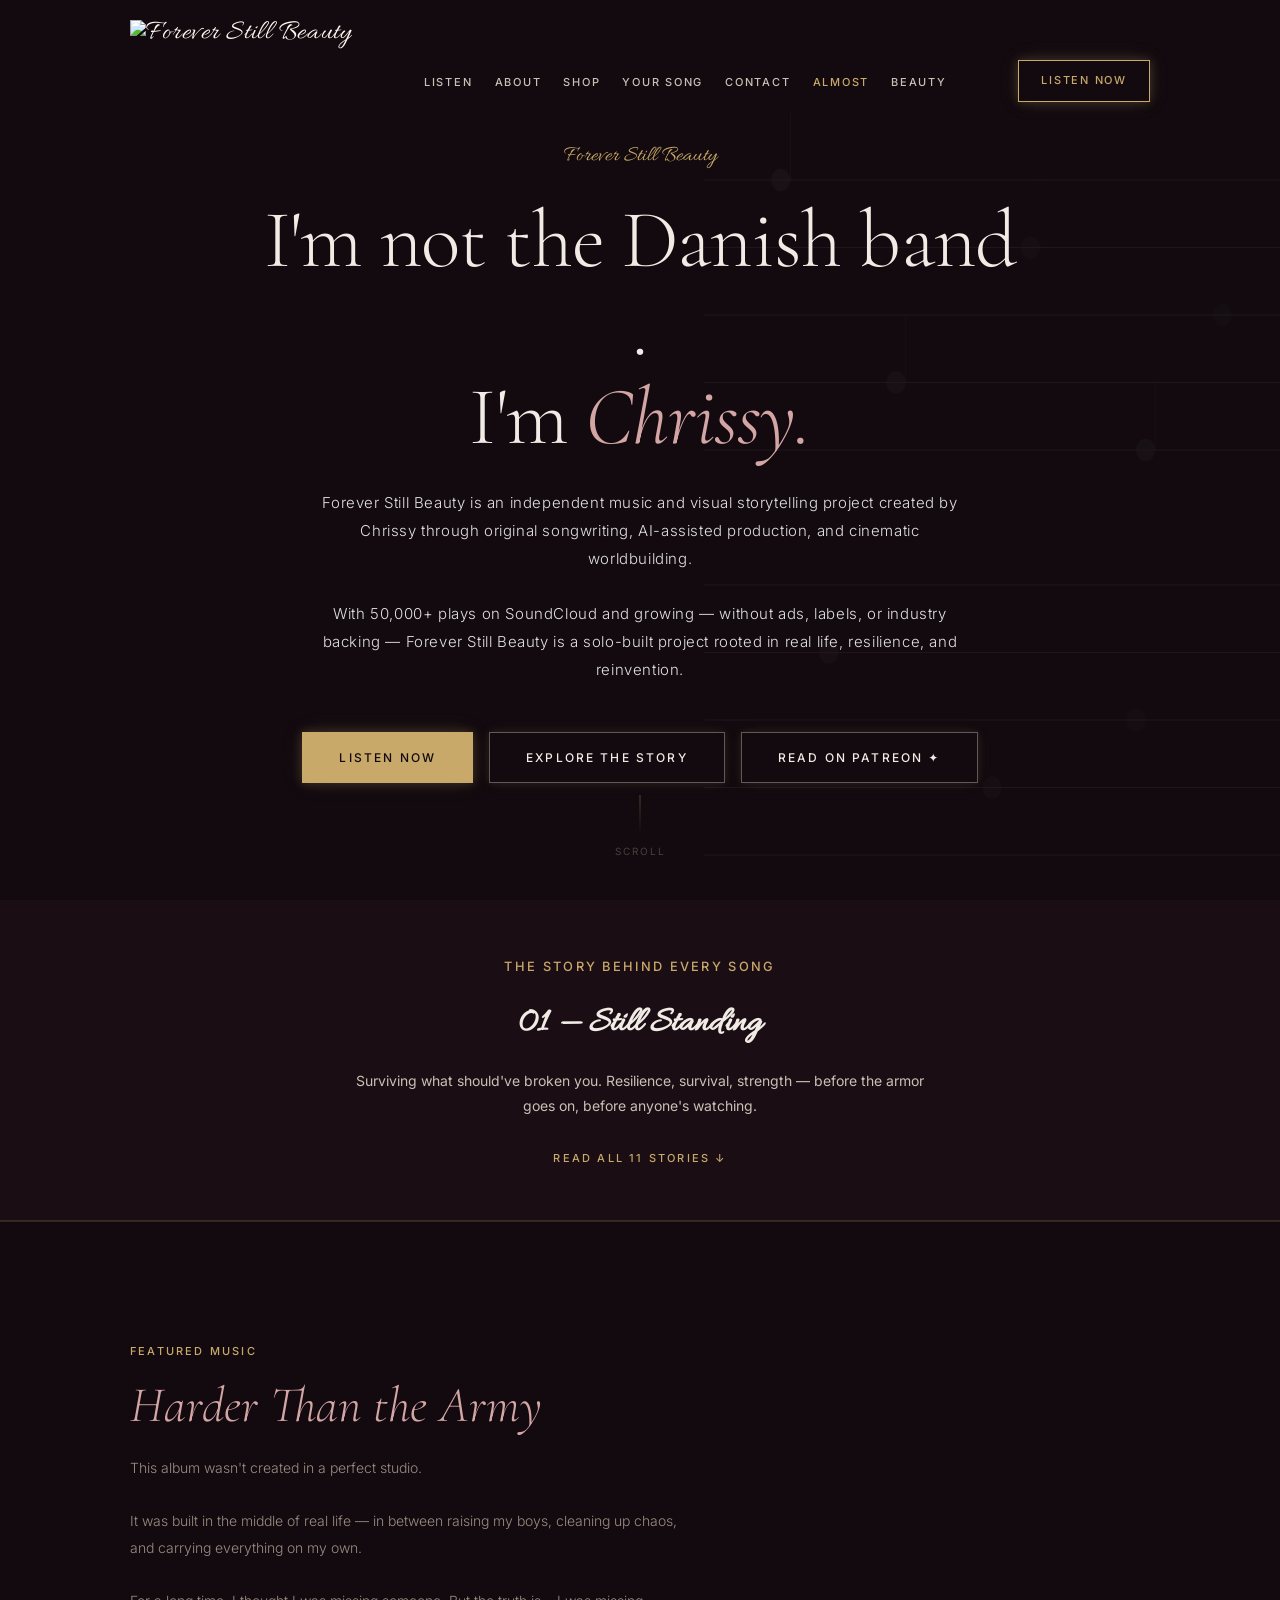
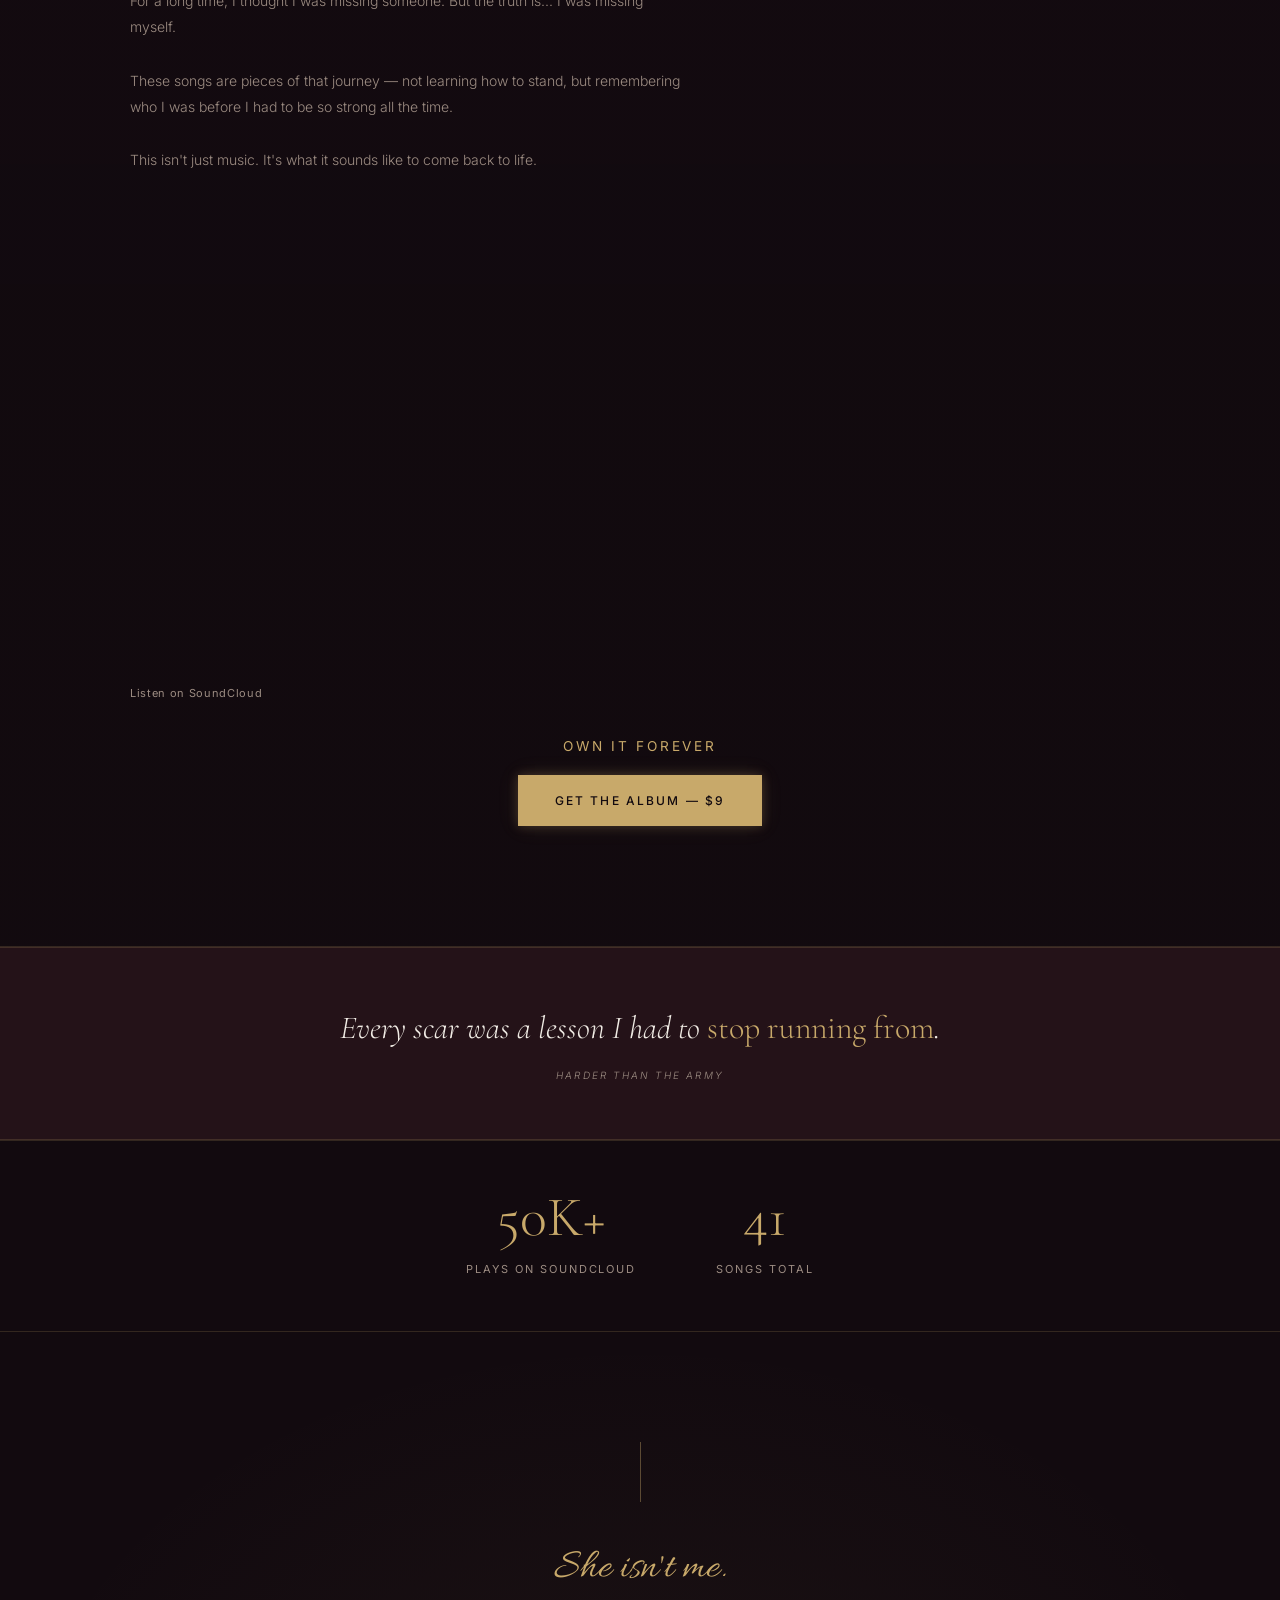
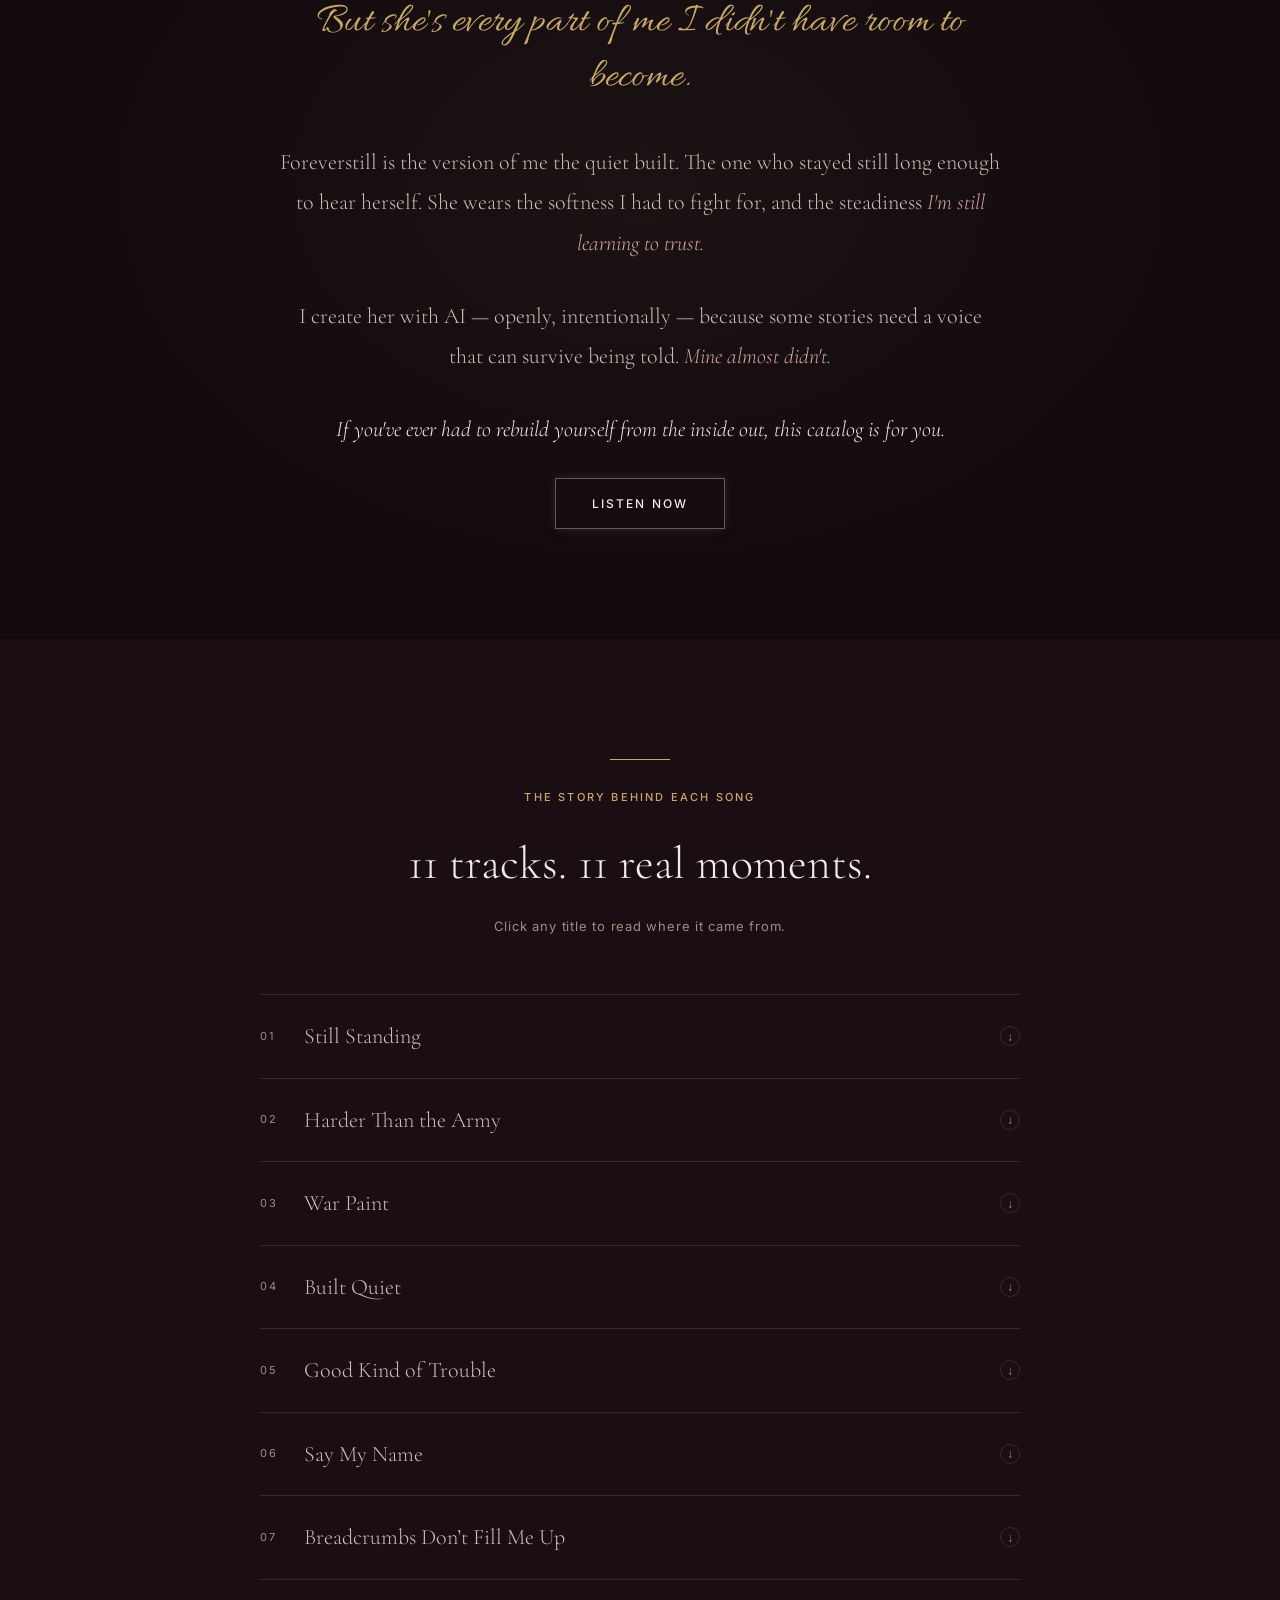
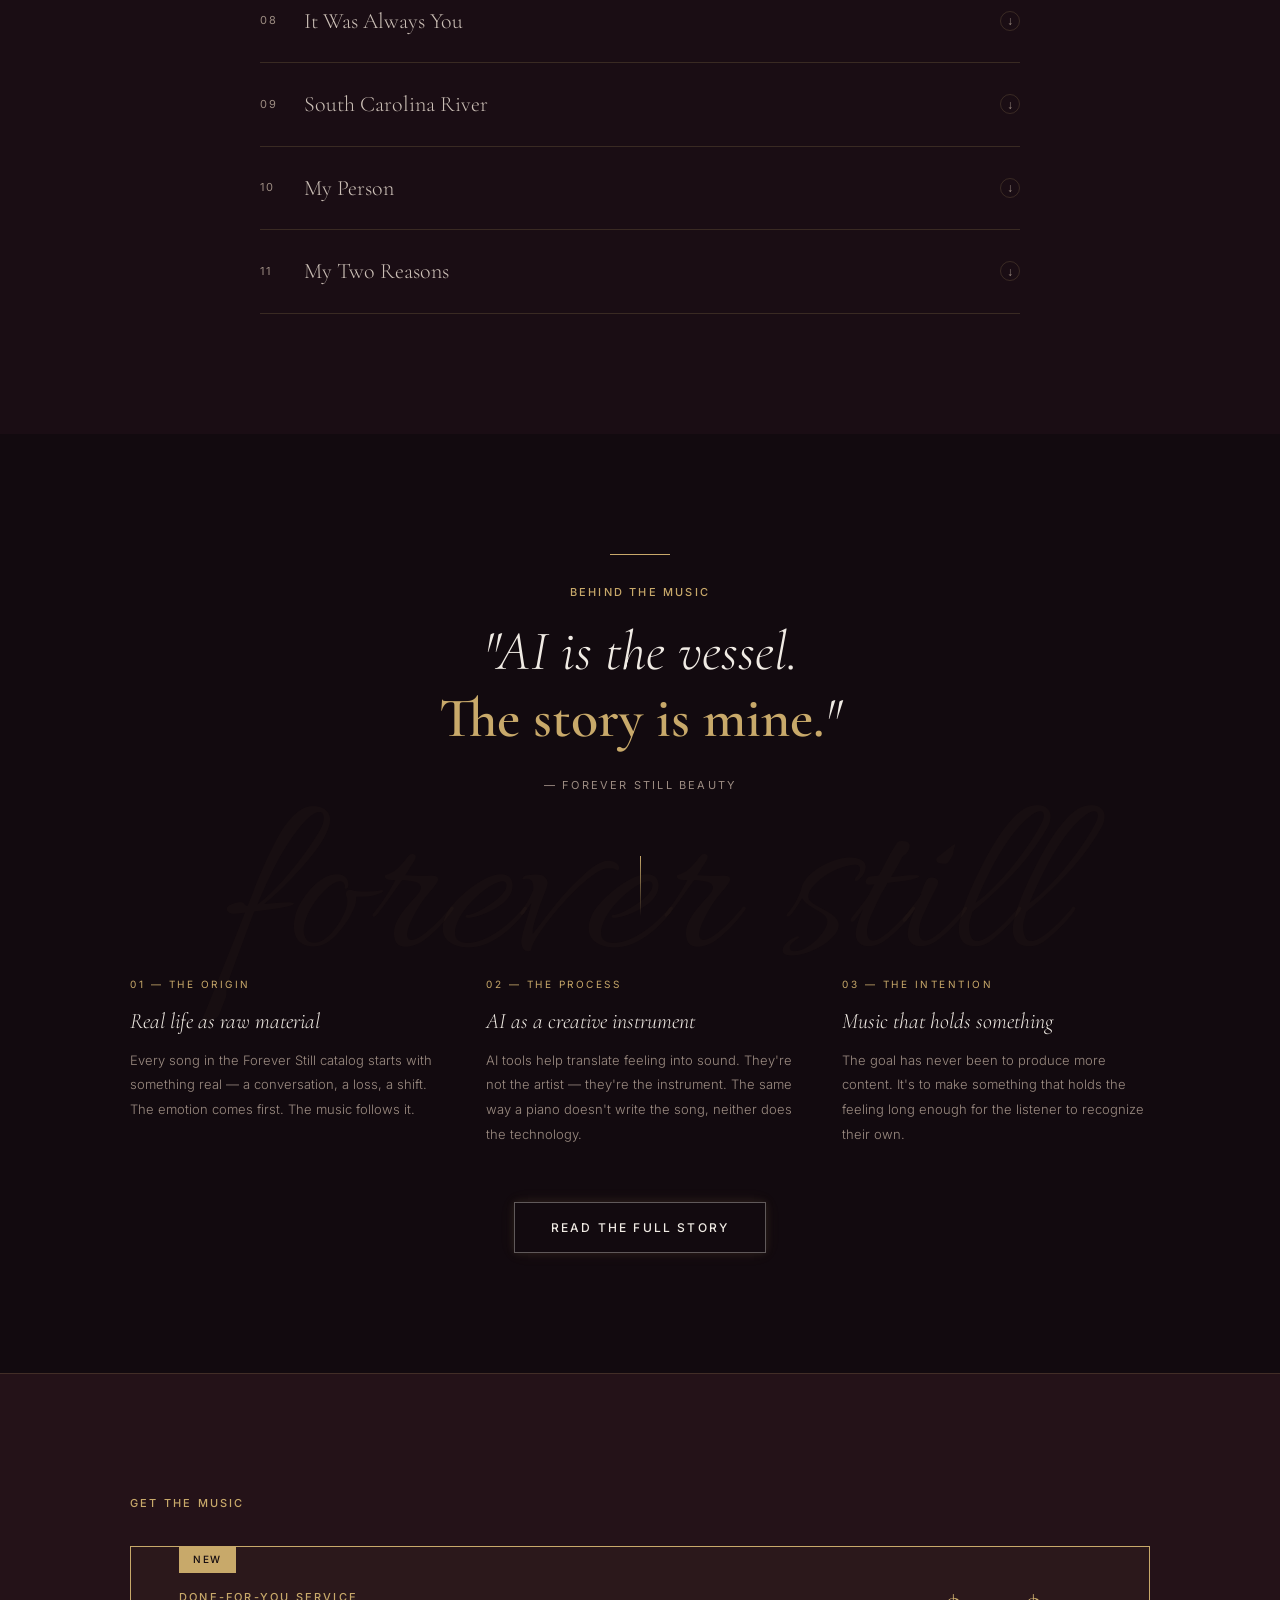
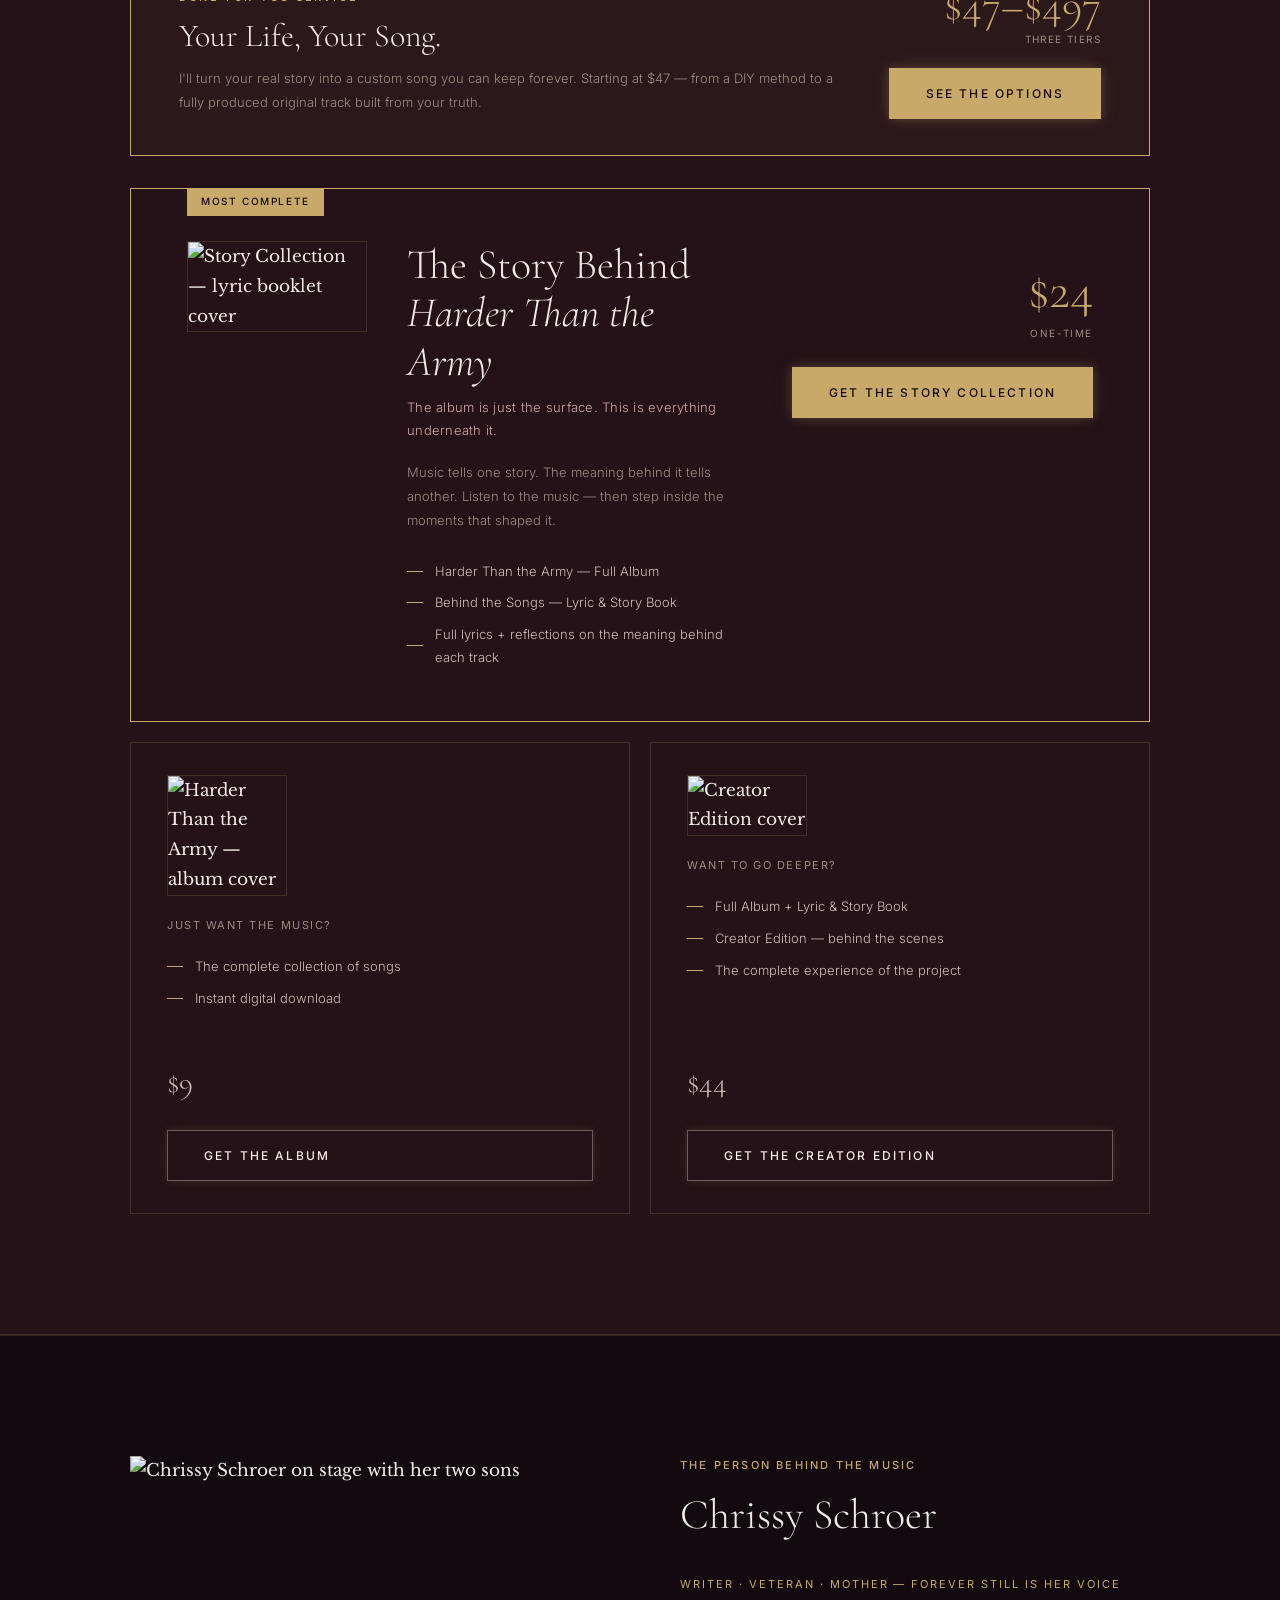
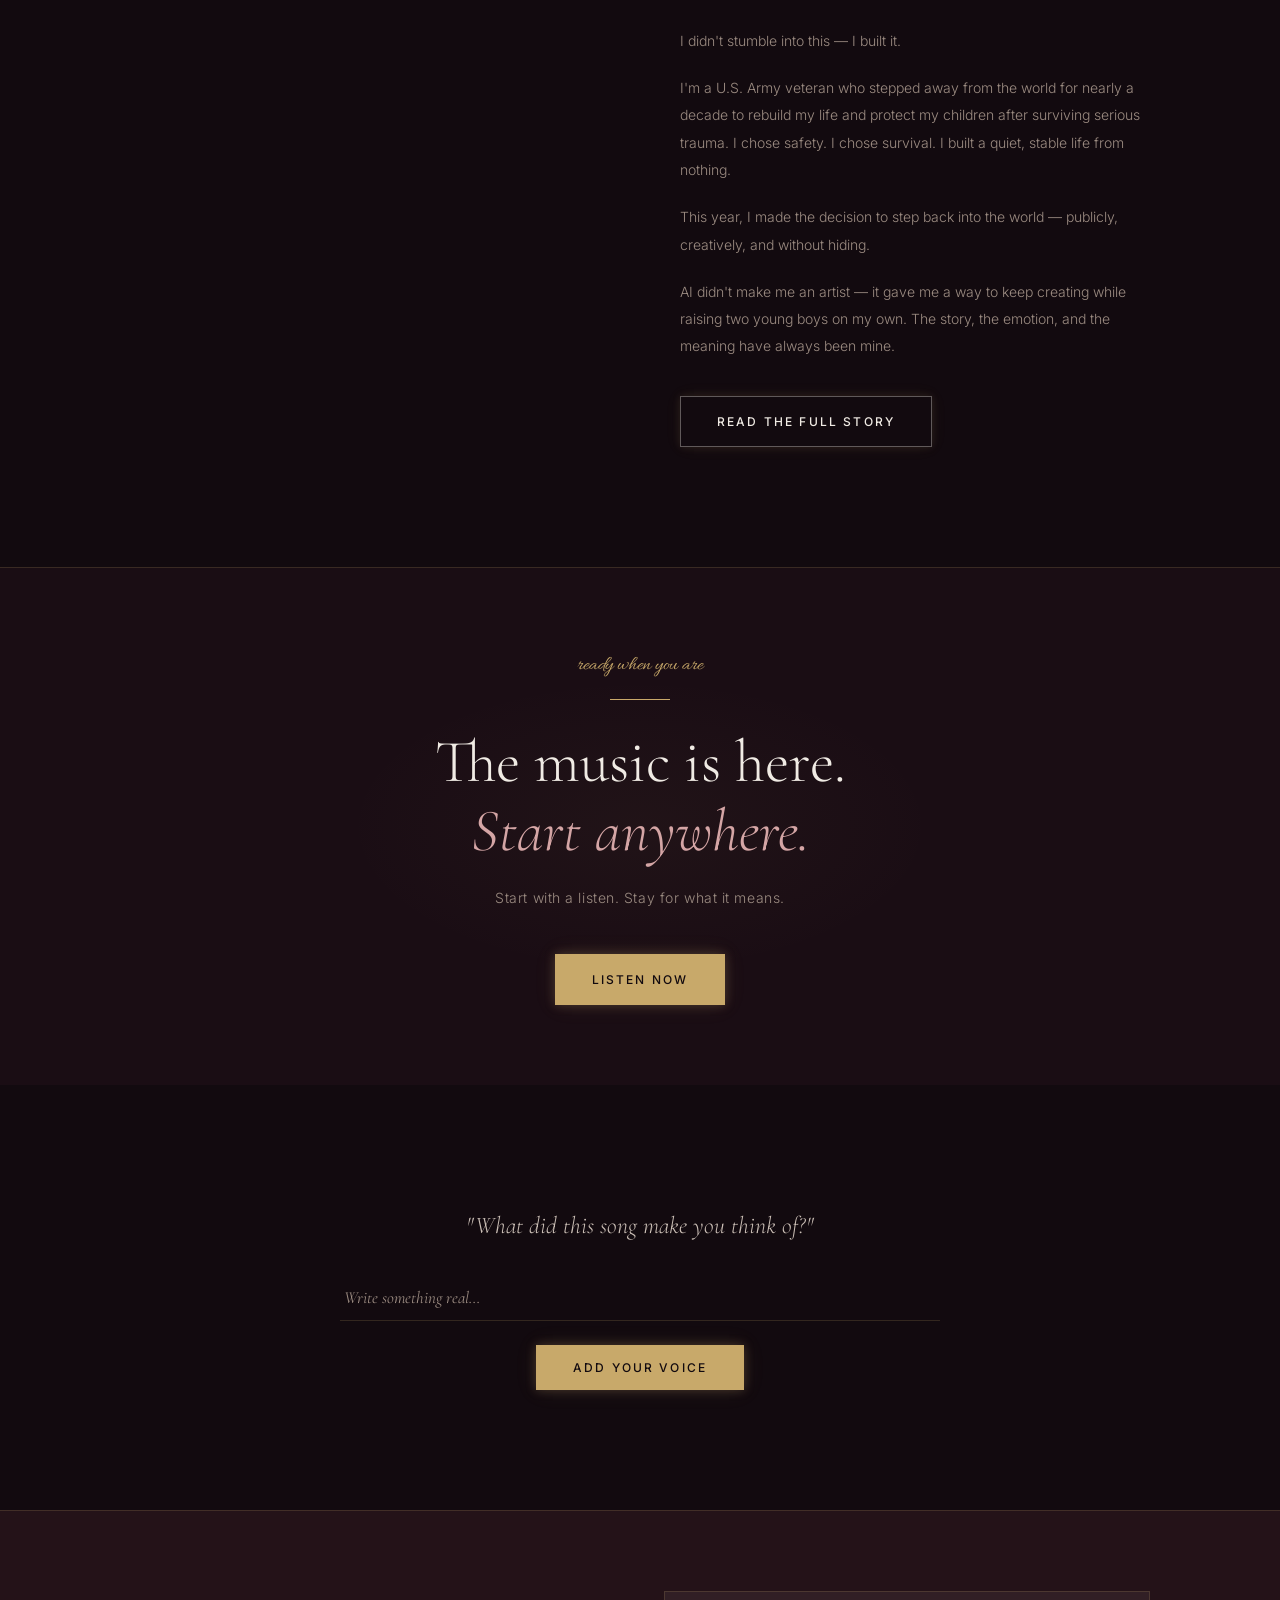
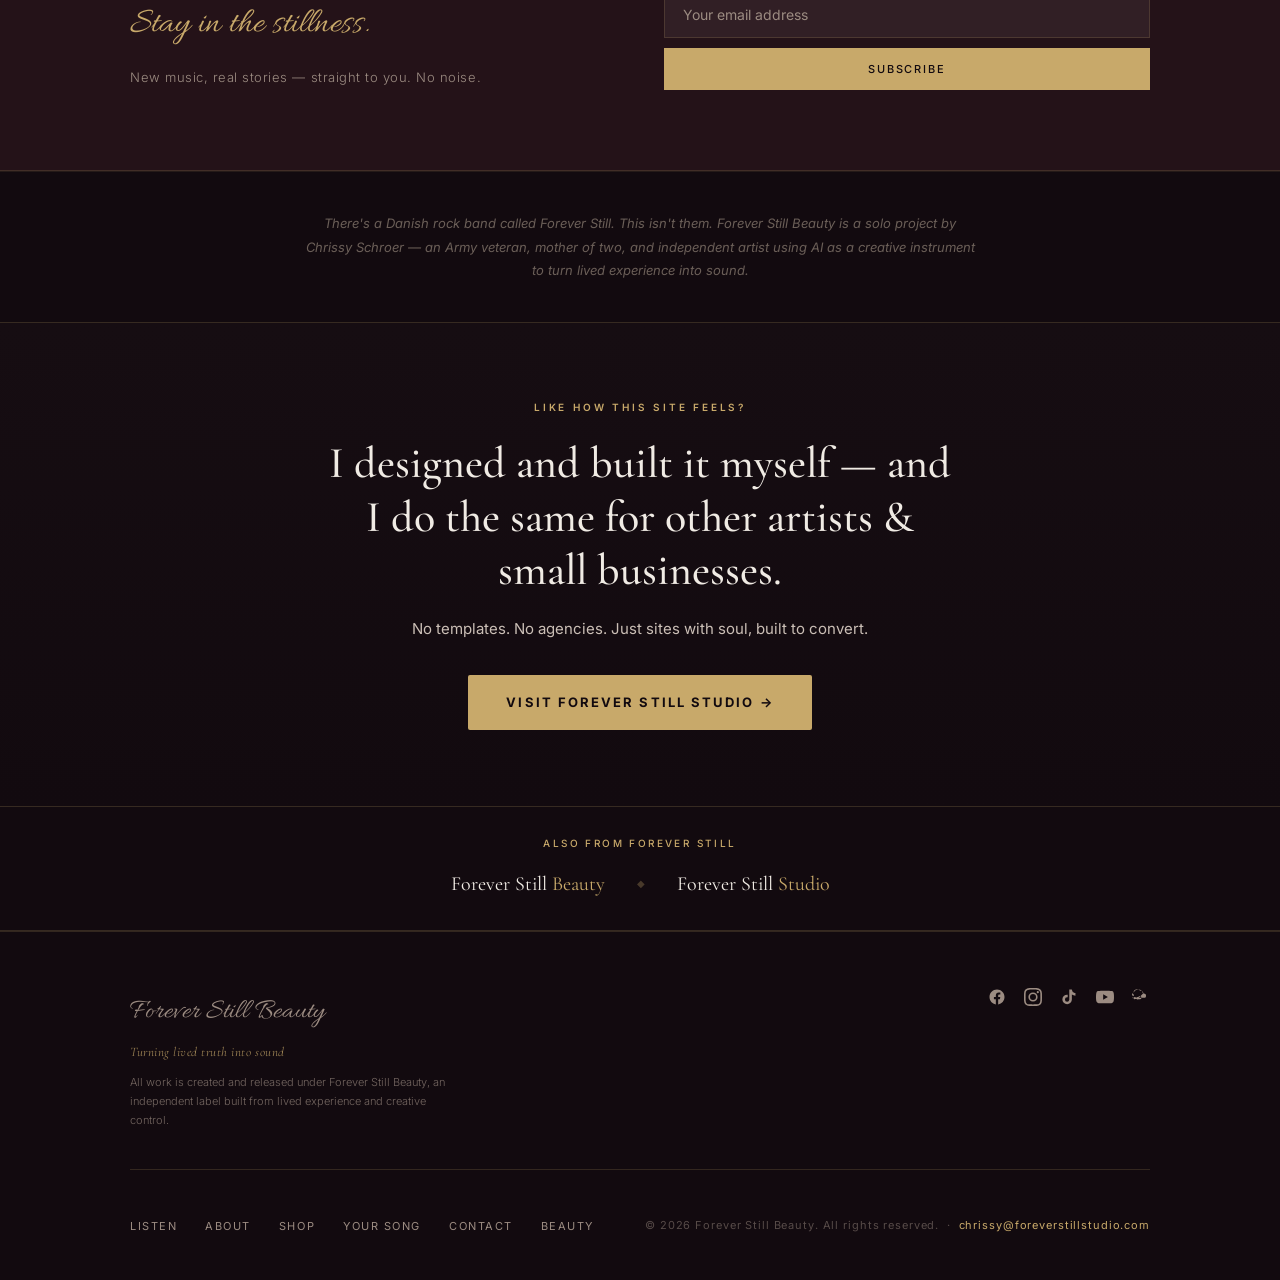
==== index.html @ 6ab81392 "Add Google Analytics to Beauty site" ====
<!DOCTYPE html>
<html lang="en">
<head>
  <!-- Google Analytics: Forever Still Beauty -->
  <script async src="https://www.googletagmanager.com/gtag/js?id=G-VMCPZ8S6MS"></script>
  <script>
    window.dataLayer = window.dataLayer || [];
    function gtag(){dataLayer.push(arguments);}
    gtag('js', new Date());
    gtag('config', 'G-VMCPZ8S6MS');
  </script>
  <meta charset="UTF-8" />
  <meta name="msvalidate.01" content="E0C6E18F4C0CC4E89583FDD7A9A06F0D" />
  <meta name="viewport" content="width=device-width, initial-scale=1.0" />
  <title>Forever Still Beauty — Chrissy Schroer | AI Music</title>
  <meta name="description" content="Veteran-built, AI-assisted music by Chrissy Schroer. 11-track debut album, 41 songs. 50K+ plays — no label, no ads. (Not the Danish band.)">

  <!-- Favicon -->
  <link rel="icon" href="images/favicon.ico" sizes="any">
  <link rel="icon" type="image/png" sizes="192x192" href="images/favicon-192x192.png">
  <link rel="icon" type="image/png" sizes="96x96" href="images/favicon-96x96.png">
  <link rel="icon" type="image/png" sizes="48x48" href="images/favicon-48x48.png">
  <link rel="icon" type="image/png" sizes="32x32" href="images/favicon-32x32.png">
  <link rel="icon" type="image/png" sizes="16x16" href="images/favicon-16x16.png">
  <link rel="apple-touch-icon" href="images/apple-touch-icon.png">

  <!-- Open Graph -->
  <meta property="og:title" content="Forever Still Beauty — Chrissy Schroer">
  <meta property="og:description" content="Veteran-built, AI-assisted music. 50K+ plays. Not the Danish band.">
  <meta property="og:image" content="https://www.foreverstillbeauty.com/images/album-cover.jpg">
  <meta property="og:url" content="https://www.foreverstillbeauty.com/">
  <meta property="og:type" content="website">
  <meta property="og:site_name" content="Forever Still Beauty">
  <link rel="canonical" href="https://www.foreverstillbeauty.com/">

  <!-- Twitter -->
  <meta name="twitter:card" content="summary_large_image">
  <meta name="twitter:title" content="Forever Still Beauty — Chrissy Schroer">
  <meta name="twitter:description" content="Veteran-built, AI-assisted music. 11-track debut album. 41 songs in the full catalog.">
  <meta name="twitter:image" content="https://www.foreverstillbeauty.com/images/album-cover.jpg">

  <!-- Schema.org Structured Data -->
  <script type="application/ld+json">
  {
    "@context": "https://schema.org",
    "@type": "MusicGroup",
    "name": "Forever Still Beauty",
    "description": "Veteran-built, AI-assisted music by Chrissy Schroer. 11 tracks from real life.",
    "url": "https://www.foreverstillbeauty.com",
    "image": "https://www.foreverstillbeauty.com/images/album-cover.jpg",
    "foundingDate": "2026",
    "founder": {
      "@type": "Person",
      "name": "Chrissy Schroer"
    },
    "sameAs": [
      "https://open.spotify.com/artist/",
      "https://music.apple.com/"
    ]
  }
  </script>

  <script type="application/ld+json">
  {
    "@context": "https://schema.org",
    "@type": "Organization",
    "name": "Forever Still Beauty",
    "url": "https://www.foreverstillbeauty.com",
    "logo": "https://www.foreverstillbeauty.com/images/logo.png",
    "description": "Independent music project by Chrissy Schroer combining AI voice technology with real storytelling",
    "contactPoint": {
      "@type": "ContactPoint",
      "contactType": "Customer Support",
      "url": "https://www.foreverstillbeauty.com/contact.html"
    }
  }
  </script>

  <!-- Lead capture handled by js/courier.js (The Courier) -->


  <!-- Fonts -->
  <link rel="preconnect" href="https://fonts.googleapis.com" />
  <link rel="preconnect" href="https://fonts.gstatic.com" crossorigin />
  <link rel="preload" href="https://fonts.googleapis.com/css2?family=Cormorant+Garamond:ital,wght@0,300;0,400;0,600;1,300;1,400&family=Playfair+Display:ital,wght@0,400;0,700;1,400&family=Libre+Baskerville:ital,wght@0,400;0,700;1,400&family=Allura&family=Inter:wght@300;400;500&display=swap" as="style" onload="this.onload=null;this.rel='stylesheet'">
  <noscript><link rel="stylesheet" href="https://fonts.googleapis.com/css2?family=Cormorant+Garamond:ital,wght@0,300;0,400;0,600;1,300;1,400&family=Playfair+Display:ital,wght@0,400;0,700;1,400&family=Libre+Baskerville:ital,wght@0,400;0,700;1,400&family=Allura&family=Inter:wght@300;400;500&display=swap"></noscript><style>
    /* ── Letter Float Animation ────────────────────────────────── */
    @keyframes charFloat {
      0%, 100% { transform: translateY(0px); }
      50%       { transform: translateY(-5px); }
    }
    .char {
      display: inline-block;
      animation: charFloat 3.2s ease-in-out infinite;
    }

    /* ── Nav Link Wave ─────────────────────────────────────────── */
    @keyframes navWave {
      0%, 100% { transform: translateY(0px); }
      50%       { transform: translateY(-3px); }
    }
    .nav__links li { animation: navWave 3.5s ease-in-out infinite; }
    .nav__links li:nth-child(1) { animation-delay: 0s; }
    .nav__links li:nth-child(2) { animation-delay: 0.18s; }
    .nav__links li:nth-child(3) { animation-delay: 0.36s; }
    .nav__links li:nth-child(4) { animation-delay: 0.54s; }
    .nav__links li:nth-child(5) { animation-delay: 0.72s; }
    .nav__links li:nth-child(6) { animation-delay: 0.90s; }

    /* ── Reset & Base ──────────────────────────────────────────── */
    *, *::before, *::after { box-sizing: border-box; margin: 0; padding: 0; }

    :root {
      --bg:          #120a0f;
      --bg-soft:     #1a0d14;
      --bg-warm:     #241218;
      --gold:        #C8A96A;
      --gold-dim:    #a8894a;
      --blush:       #d4a5a5;
      --rose:        #c4897a;
      --text:        #f0ebe4;
      --text-muted:  #9c8c82;
      --text-soft:   #cbbfb6;
      --rule:        rgba(200, 169, 106, 0.18);

      --font-display: 'Cormorant Garamond', Georgia, serif;
      --font-serif:   'Playfair Display', Georgia, serif;
      --font-body:    'Libre Baskerville', Georgia, serif;
      --font-script:  'Allura', cursive;
      --font-sans:    'Inter', system-ui, sans-serif;

      --max-w: 1100px;
      --section-gap: 120px;
    }

    html { scroll-behavior: smooth; }

    body {
      background-color: var(--bg);
      color: var(--text);
      font-family: var(--font-body);
      font-size: 17px;
      line-height: 1.75;
      -webkit-font-smoothing: antialiased;
    }

    img { display: block; max-width: 100%; }
    a { color: inherit; text-decoration: none; }

    /* ── Layout Utilities ──────────────────────────────────────── */
    .container {
      width: 100%;
      max-width: var(--max-w);
      margin: 0 auto;
      padding: 0 40px;
    }

    .section { padding: var(--section-gap) 0; }
    .section--tight { padding: 80px 0; }

    .rule {
      width: 60px;
      height: 1px;
      background: var(--gold);
      margin: 0 auto 28px;
    }
    .rule--left { margin-left: 0; }

    .eyebrow {
      font-family: var(--font-sans);
      font-size: 11px;
      font-weight: 500;
      letter-spacing: 0.2em;
      text-transform: uppercase;
      color: var(--gold);
      margin-bottom: 16px;
    }

    /* ── Buttons ───────────────────────────────────────────────── */
    .btn {
      display: inline-block;
      font-family: var(--font-sans);
      font-size: 12px;
      font-weight: 500;
      letter-spacing: 0.18em;
      text-transform: uppercase;
      padding: 14px 36px;
      border: 1px solid currentColor;
      transition: background 0.3s ease, color 0.3s ease, border-color 0.3s ease, box-shadow 0.4s ease;
      cursor: pointer;
    }

    .btn--primary {
      background: var(--gold);
      border-color: var(--gold);
      color: var(--bg);
      box-shadow: 0 0 10px rgba(200,169,106,0.25), 0 0 22px rgba(200,169,106,0.1);
    }
    .btn--primary:hover {
      background: transparent;
      color: var(--gold);
      box-shadow: 0 0 18px rgba(200,169,106,0.55), 0 0 44px rgba(200,169,106,0.22), inset 0 0 12px rgba(200,169,106,0.08);
    }

    .btn--ghost {
      background: transparent;
      border-color: rgba(240, 235, 228, 0.35);
      color: var(--text);
      box-shadow: 0 0 8px rgba(200,169,106,0.12), 0 0 18px rgba(200,169,106,0.06);
    }
    .btn--ghost:hover {
      border-color: var(--gold);
      color: var(--gold);
      box-shadow: 0 0 18px rgba(200,169,106,0.45), 0 0 44px rgba(200,169,106,0.18), inset 0 0 12px rgba(200,169,106,0.06);
    }

    /* ── Navigation ────────────────────────────────────────────── */
    @keyframes logoFloat {
      0%, 100% { transform: translateY(0px); }
      50%       { transform: translateY(-8px); }
    }

    .nav {
      position: fixed;
      top: 0; left: 0; right: 0;
      z-index: 100;
      padding: 16px 0;
      background: transparent;
      transition: background 0.5s ease, backdrop-filter 0.5s ease, padding 0.4s ease;
    }
    .nav.scrolled {
      background: rgba(18, 10, 15, 0.88);
      backdrop-filter: blur(18px);
      -webkit-backdrop-filter: blur(18px);
      padding: 10px 0;
      border-bottom: 1px solid var(--rule);
    }

    .nav__inner {
      display: flex;
      align-items: center;
      justify-content: space-between;
    }

    .nav__logo {
      font-family: var(--font-script);
      font-size: 28px;
      color: var(--text);
      letter-spacing: 0.02em;
      line-height: 1;
    }
    .nav__logo span { color: var(--gold); }

    /* floating gold logo */
    .nav__logo img {
      filter: saturate(1.15) brightness(1.05) contrast(1.03);
      animation: logoFloat 4s ease-in-out infinite;
      transition: filter 0.3s ease;
    }
    @media (max-width: 768px) {
      .nav__logo img { height: 80px !important; }
    }
    .nav__logo img:hover {
      filter: saturate(1.3) brightness(1.12) contrast(1.03);
    }

    .nav__links {
      display: flex;
      gap: 22px;
      list-style: none;
    }
    .nav__links a {
      font-family: var(--font-sans);
      font-size: 11px;
      font-weight: 500;
      letter-spacing: 0.16em;
      text-transform: uppercase;
      color: var(--text-soft);
      transition: color 0.2s ease;
    }
    .nav__links a:hover { color: var(--gold); }

    .nav__cta {
      font-family: var(--font-sans);
      font-size: 11px;
      font-weight: 500;
      letter-spacing: 0.16em;
      text-transform: uppercase;
      color: var(--gold);
      border: 1px solid var(--gold);
      padding: 10px 22px;
      transition: background 0.2s ease, color 0.2s ease, box-shadow 0.4s ease;
      box-shadow: 0 0 10px rgba(200,169,106,0.25), 0 0 22px rgba(200,169,106,0.1);
    }
    .nav__cta:hover { background: var(--gold); color: var(--bg); box-shadow: 0 0 18px rgba(200,169,106,0.55), 0 0 44px rgba(200,169,106,0.22); }

    /* hamburger */
    .nav__hamburger {
      display: none;
      flex-direction: column;
      gap: 5px;
      cursor: pointer;
      background: none;
      border: none;
      padding: 4px;
    }
    .nav__hamburger span {
      display: block;
      width: 24px;
      height: 1px;
      background: var(--text);
      transition: transform 0.3s ease, opacity 0.3s ease;
    }

    /* ── Hero ──────────────────────────────────────────────────── */
    .hero {
      position: relative;
      min-height: 100vh;
      display: flex;
      align-items: center;
      overflow: hidden;
      padding-top: 100px;
      padding-bottom: 80px;
    }

    .hero__bg {
      position: absolute;
      inset: 0;
      overflow: hidden;
      z-index: 0;
    }

    .hero__bg-video {
      position: absolute;
      inset: 0;
      width: 100%;
      height: 100%;
      object-fit: cover;
      object-position: center 25%;
    }

    /* Dialled-back overlay — just enough for text legibility */
    .hero__bg::before {
      content: '';
      position: absolute;
      inset: 0;
      z-index: 1;
      background:
        linear-gradient(to right, rgba(18,10,15,0.45) 30%, rgba(18,10,15,0.2) 100%),
        linear-gradient(to bottom, rgba(18,10,15,0.15) 0%, rgba(18,10,15,0.4) 100%);
    }

    /* ── 3D Particle Canvas ─────────────────────────────────────── */
    #heroParticles {
      position: absolute;
      inset: 0;
      z-index: 1;
      pointer-events: none;
      mix-blend-mode: screen;
    }

    /* Decorative score lines */
    .hero__lines {
      position: absolute;
      right: 0;
      top: 0;
      bottom: 0;
      width: 45%;
      pointer-events: none;
      overflow: hidden;
      opacity: 0.06;
    }
    .hero__lines svg { width: 100%; height: 100%; }

    .hero__content {
      position: relative;
      z-index: 2;
      max-width: 760px;
      margin: 0 auto;
      text-align: center;
    }

    .hero__script {
      font-family: var(--font-script);
      font-size: 22px;
      color: var(--gold);
      margin-bottom: 20px;
      display: block;
    }

    .hero__headline {
      font-family: var(--font-display);
      font-size: clamp(46px, 7vw, 82px);
      font-weight: 300;
      line-height: 1.08;
      letter-spacing: -0.01em;
      color: var(--text);
      margin-bottom: 28px;
    }
    .hero__headline em {
      font-style: italic;
      color: var(--blush);
    }

    .hero__sub {
      font-family: var(--font-sans);
      font-size: 15px;
      font-weight: 300;
      color: rgba(255,255,255,0.88);
      letter-spacing: 0.04em;
      line-height: 1.85;
      max-width: 640px;
      margin: 0 auto 48px;
    }

    .hero__ctas {
      display: flex;
      gap: 16px;
      flex-wrap: wrap;
      justify-content: center;
    }

    .hero__scroll {
      position: absolute;
      bottom: 40px;
      left: 50%;
      transform: translateX(-50%);
      display: flex;
      flex-direction: column;
      align-items: center;
      gap: 8px;
      opacity: 0.4;
      z-index: 2;
    }
    .hero__scroll span {
      font-family: var(--font-sans);
      font-size: 10px;
      letter-spacing: 0.2em;
      text-transform: uppercase;
      color: var(--text-muted);
    }
    .hero__scroll-line {
      width: 1px;
      height: 40px;
      background: linear-gradient(to bottom, var(--gold), transparent);
      animation: scrollPulse 2s ease-in-out infinite;
    }
    @keyframes scrollPulse {
      0%, 100% { opacity: 0.4; transform: scaleY(1); }
      50%       { opacity: 0.8; transform: scaleY(1.2); }
    }

    /* ── Featured Music ────────────────────────────────────────── */
    .music {
      position: relative;
      background:
        linear-gradient(rgba(18,10,15,0.68), rgba(18,10,15,0.72)),
        url('images/hero-muse.jpg') center 30% / cover fixed;
      border-top: 1px solid var(--rule);
      border-bottom: 1px solid var(--rule);
    }

    .music__intro {
      max-width: 560px;
      margin-bottom: 48px;
    }

    .music__title {
      font-family: var(--font-display);
      font-size: clamp(32px, 4vw, 50px);
      font-weight: 300;
      line-height: 1.15;
      color: var(--text);
      margin-bottom: 20px;
    }
    .music__title em { font-style: italic; color: var(--blush); }

    .music__desc {
      font-family: var(--font-sans);
      font-size: 14px;
      font-weight: 300;
      color: var(--text-muted);
      line-height: 1.9;
      margin-bottom: 0;
    }

    /* Embed wrapper */
    .music__embed {
      width: 100%;
      overflow: hidden;
    }
    .music__embed iframe {
      width: 100%;
      display: block;
      border: none;
      overflow: hidden;
    }
    .music__embed-credit {
      margin-top: 12px;
      font-family: var(--font-sans);
      font-size: 11px;
      color: var(--text-muted);
      letter-spacing: 0.06em;
    }
    .music__embed-credit a {
      color: var(--text-muted);
      text-decoration: none;
      transition: color 0.2s ease;
    }
    .music__embed-credit a:hover { color: var(--gold); }

    /* ── Manifesto ─────────────────────────────────────────────── */
    .manifesto {
      padding: 110px 0;
      text-align: center;
      position: relative;
    }
    .manifesto::before {
      content: '';
      position: absolute;
      inset: 0;
      background: radial-gradient(ellipse at center, rgba(200,169,106,0.05) 0%, transparent 70%);
      pointer-events: none;
    }
    .manifesto__inner {
      max-width: 720px;
      margin: 0 auto;
    }
    .manifesto__opener {
      font-family: var(--font-script);
      font-size: clamp(28px, 4vw, 42px);
      color: var(--gold);
      line-height: 1.3;
      margin-bottom: 36px;
      display: block;
    }
    .manifesto__body {
      font-family: var(--font-display);
      font-size: clamp(17px, 2.2vw, 22px);
      font-weight: 300;
      line-height: 1.85;
      color: var(--text-soft);
      margin-bottom: 32px;
    }
    .manifesto__body em {
      font-style: italic;
      color: var(--blush);
    }
    .manifesto__close {
      font-family: var(--font-display);
      font-size: clamp(17px, 2.2vw, 22px);
      font-weight: 300;
      font-style: italic;
      color: var(--text);
      line-height: 1.85;
    }
    .manifesto__rule {
      width: 1px;
      height: 60px;
      background: var(--gold);
      opacity: 0.4;
      margin: 0 auto 40px;
    }

    /* ── Stats strip ──────────────────────────────────────────── */
    .stats {
      border-top: 1px solid var(--rule);
      border-bottom: 1px solid var(--rule);
      padding: 48px 0;
    }
    .stats__inner {
      display: flex;
      justify-content: center;
      gap: 80px;
      flex-wrap: wrap;
    }
    .stats__item {
      text-align: center;
    }
    .stats__num {
      font-family: var(--font-display);
      font-size: clamp(36px, 5vw, 56px);
      font-weight: 300;
      color: var(--gold);
      line-height: 1;
      display: block;
      margin-bottom: 8px;
    }
    .stats__label {
      font-family: var(--font-sans);
      font-size: 11px;
      letter-spacing: 0.18em;
      text-transform: uppercase;
      color: var(--text-muted);
    }

    /* ── Brand Story ───────────────────────────────────────────── */
    .story {
      text-align: center;
      position: relative;
      overflow: hidden;
    }

    .story__bg-text {
      position: absolute;
      top: 50%;
      left: 50%;
      transform: translate(-50%, -50%);
      font-family: var(--font-script);
      font-size: clamp(120px, 18vw, 240px);
      color: rgba(200, 169, 106, 0.03);
      white-space: nowrap;
      pointer-events: none;
      user-select: none;
      line-height: 1;
    }

    .story__content { position: relative; z-index: 2; }

    .story__quote {
      font-family: var(--font-display);
      font-size: clamp(28px, 4.5vw, 56px);
      font-weight: 300;
      font-style: italic;
      color: var(--text);
      line-height: 1.2;
      max-width: 760px;
      margin: 0 auto 24px;
    }
    .story__quote strong {
      font-style: normal;
      font-weight: 600;
      color: var(--gold);
    }

    .story__attribution {
      font-family: var(--font-sans);
      font-size: 11px;
      letter-spacing: 0.2em;
      text-transform: uppercase;
      color: var(--text-muted);
      margin-bottom: 60px;
    }

    .story__divider {
      width: 1px;
      height: 60px;
      background: linear-gradient(to bottom, var(--gold), transparent);
      margin: 0 auto 60px;
    }

    .story__body {
      display: grid;
      grid-template-columns: repeat(3, 1fr);
      gap: 48px;
      text-align: left;
      margin-bottom: 56px;
    }

    .story__pillar {}
    .story__pillar-num {
      font-family: var(--font-sans);
      font-size: 10px;
      letter-spacing: 0.25em;
      color: var(--gold);
      text-transform: uppercase;
      margin-bottom: 14px;
    }
    .story__pillar-heading {
      font-family: var(--font-display);
      font-size: 22px;
      font-weight: 300;
      font-style: italic;
      color: var(--text);
      margin-bottom: 12px;
      line-height: 1.3;
    }
    .story__pillar-text {
      font-family: var(--font-sans);
      font-size: 13px;
      font-weight: 300;
      color: var(--text-muted);
      line-height: 1.9;
    }

    /* ── Offer ─────────────────────────────────────────────────── */
    .offer {
      background: var(--bg-warm);
      border-top: 1px solid var(--rule);
      border-bottom: 1px solid var(--rule);
    }

    /* Primary card — full width, gold border */
    .offer__primary {
      border: 1px solid var(--gold);
      padding: 52px 56px;
      margin-bottom: 20px;
      display: grid;
      grid-template-columns: 1fr auto;
      gap: 48px;
      align-items: start;
      position: relative;
    }

    .offer__primary-badge {
      position: absolute;
      top: -1px;
      left: 56px;
      background: var(--gold);
      color: var(--bg);
      font-family: var(--font-sans);
      font-size: 10px;
      font-weight: 500;
      letter-spacing: 0.16em;
      text-transform: uppercase;
      padding: 5px 14px;
    }

    .offer__primary-title {
      font-family: var(--font-display);
      font-size: clamp(28px, 3.5vw, 42px);
      font-weight: 300;
      color: var(--text);
      line-height: 1.15;
      margin-bottom: 10px;
    }

    .offer__primary-sub {
      font-family: var(--font-sans);
      font-size: 13px;
      font-weight: 300;
      color: var(--blush);
      margin-bottom: 18px;
      letter-spacing: 0.02em;
    }

    .offer__primary-desc {
      font-family: var(--font-sans);
      font-size: 13px;
      font-weight: 300;
      color: var(--text-muted);
      line-height: 1.85;
      margin-bottom: 28px;
      max-width: 480px;
    }

    .offer__list {
      list-style: none;
      margin-bottom: 0;
      display: flex;
      flex-direction: column;
      gap: 9px;
    }
    .offer__list li {
      font-family: var(--font-sans);
      font-size: 13px;
      font-weight: 300;
      color: var(--text-soft);
      display: flex;
      align-items: center;
      gap: 12px;
    }
    .offer__list li::before {
      content: '';
      width: 16px;
      height: 1px;
      background: var(--gold);
      flex-shrink: 0;
    }

    .offer__primary-action {
      display: flex;
      flex-direction: column;
      align-items: flex-end;
      gap: 20px;
      padding-top: 24px;
      flex-shrink: 0;
    }

    .offer__price-block { text-align: right; }
    .offer__price-num {
      font-family: var(--font-display);
      font-size: 52px;
      font-weight: 300;
      color: var(--gold);
      line-height: 1;
      display: block;
    }
    .offer__price-label {
      font-family: var(--font-sans);
      font-size: 10px;
      letter-spacing: 0.16em;
      text-transform: uppercase;
      color: var(--text-muted);
    }

    /* Secondary cards row — two smaller cards side by side */
    .offer__secondary-row {
      display: grid;
      grid-template-columns: 1fr 1fr;
      gap: 20px;
    }

    .offer__secondary {
      border: 1px solid var(--rule);
      padding: 32px 36px;
      display: flex;
      flex-direction: column;
      gap: 0;
    }

    .offer__secondary-label {
      font-family: var(--font-sans);
      font-size: 11px;
      font-weight: 400;
      letter-spacing: 0.14em;
      text-transform: uppercase;
      color: var(--text-muted);
      margin-bottom: 20px;
    }

    .offer__secondary .offer__list { margin-bottom: 24px; flex: 1; }

    .offer__secondary-price {
      font-family: var(--font-display);
      font-size: 30px;
      font-weight: 300;
      color: var(--text-soft);
      margin-bottom: 20px;
      display: block;
    }

    @media (max-width: 900px) {
      .offer__primary {
        grid-template-columns: 1fr;
        padding: 44px 32px;
        gap: 32px;
      }
      .offer__primary-badge { left: 32px; }
      .offer__primary-action { align-items: flex-start; }
      .offer__price-block { text-align: left; }
      .offer__secondary-row { grid-template-columns: 1fr; }
    }

    @media (max-width: 560px) {
      .offer__primary { padding: 36px 24px; }
      .offer__primary-badge { left: 24px; }
      .offer__secondary { padding: 28px 24px; }
      .offer__primary [style*="grid-template-columns"] {
        grid-template-columns: 1fr !important;
      }
    }

    /* ── About ─────────────────────────────────────────────────── */
    .about {
      border-top: 1px solid var(--rule);
    }

    .about__inner {
      display: grid;
      grid-template-columns: 1fr 1fr;
      gap: 80px;
      align-items: start;
    }

    .about__image {
      position: relative;
    }

    .about__photo {
      width: 100%;
      display: block;
      object-fit: cover;
      object-position: top center;
      filter: grayscale(15%);
    }

    .about__copy {}

    .about__title {
      font-family: var(--font-display);
      font-size: clamp(28px, 3.5vw, 42px);
      font-weight: 300;
      color: var(--text);
      line-height: 1.15;
      margin-bottom: 36px;
    }

    .about__body {
      font-family: var(--font-sans);
      font-size: 14px;
      font-weight: 300;
      color: var(--text-muted);
      line-height: 1.95;
      display: flex;
      flex-direction: column;
      gap: 20px;
    }

    .about__body p { margin: 0; }

    @media (max-width: 900px) {
      .about__inner {
        grid-template-columns: 1fr;
        gap: 40px;
      }
      .about__photo {
        max-height: 500px;
        width: 100%;
      }
    }

    /* ── Final CTA ─────────────────────────────────────────────── */
    .final-cta {
      background: var(--bg-soft);
      border-top: 1px solid var(--rule);
      text-align: center;
      position: relative;
      overflow: hidden;
    }

    .final-cta__glow {
      position: absolute;
      top: 50%;
      left: 50%;
      transform: translate(-50%, -50%);
      width: 600px;
      height: 300px;
      background: radial-gradient(ellipse, rgba(200, 169, 106, 0.04) 0%, transparent 70%);
      pointer-events: none;
    }

    .final-cta__content { position: relative; z-index: 2; }

    .final-cta__script {
      font-family: var(--font-script);
      font-size: 20px;
      color: var(--gold);
      display: block;
      margin-bottom: 16px;
    }

    .final-cta__headline {
      font-family: var(--font-display);
      font-size: clamp(34px, 5vw, 60px);
      font-weight: 300;
      line-height: 1.15;
      color: var(--text);
      margin-bottom: 20px;
    }
    .final-cta__headline em { font-style: italic; color: var(--blush); }

    .final-cta__sub {
      font-family: var(--font-sans);
      font-size: 14px;
      font-weight: 300;
      color: var(--text-muted);
      margin-bottom: 44px;
      letter-spacing: 0.04em;
    }

    .final-cta__actions {
      display: flex;
      gap: 16px;
      justify-content: center;
      flex-wrap: wrap;
    }

    /* ── Lyric Rotator ─────────────────────────────────────────── */
    .lyric-strip {
      padding: 56px 0;
      text-align: center;
      background: var(--bg-warm);
      border-top: 1px solid var(--rule);
      border-bottom: 1px solid var(--rule);
      position: relative;
      overflow: hidden;
      min-height: 120px;
      display: flex;
      align-items: center;
    }
    .lyric-strip__inner { position: relative; width: 100%; }
    .lyric-strip__line {
      font-family: var(--font-display);
      font-size: clamp(20px, 3vw, 32px);
      font-style: italic;
      font-weight: 300;
      color: var(--text);
      max-width: 800px;
      margin: 0 auto;
      line-height: 1.5;
      opacity: 0;
      transition: opacity 0.8s ease;
    }
    .lyric-strip__line.visible { opacity: 1; }
    .lyric-strip__line em { color: var(--gold); font-style: normal; }
    .lyric-strip__tag {
      display: block;
      font-family: var(--font-sans);
      font-size: 10px;
      letter-spacing: 0.22em;
      text-transform: uppercase;
      color: var(--text-muted);
      margin-top: 16px;
    }

    /* ── Song Accordion ─────────────────────────────────────────── */
    .catalog { background: var(--bg-soft); }
    .catalog__header { text-align: center; margin-bottom: 56px; }
    .catalog__title {
      font-family: var(--font-display);
      font-size: clamp(28px, 4vw, 46px);
      font-weight: 300;
      color: var(--text);
      margin-bottom: 12px;
    }
    .catalog__sub {
      font-family: var(--font-sans);
      font-size: 13px;
      color: var(--text-muted);
      letter-spacing: 0.06em;
    }
    .track-list { max-width: 760px; margin: 0 auto; }
    .track-item { border-bottom: 1px solid var(--rule); }
    .track-item:first-child { border-top: 1px solid var(--rule); }
    .track-item__header {
      display: flex;
      align-items: center;
      justify-content: space-between;
      padding: 22px 0;
      cursor: pointer;
      gap: 16px;
    }
    .track-item__header:hover .track-item__title { color: var(--gold); }
    .track-item__num {
      font-family: var(--font-sans);
      font-size: 11px;
      color: var(--text-muted);
      letter-spacing: 0.14em;
      min-width: 28px;
    }
    .track-item__title {
      font-family: var(--font-display);
      font-size: clamp(17px, 2vw, 22px);
      font-weight: 300;
      color: var(--text-soft);
      flex: 1;
      transition: color 0.2s ease;
    }
    .track-item.open .track-item__title { color: var(--gold); }
    .track-item__arrow {
      width: 20px;
      height: 20px;
      border: 1px solid var(--rule);
      border-radius: 50%;
      display: flex;
      align-items: center;
      justify-content: center;
      flex-shrink: 0;
      transition: transform 0.35s ease, border-color 0.2s ease;
      color: var(--text-muted);
      font-size: 12px;
    }
    .track-item.open .track-item__arrow {
      transform: rotate(180deg);
      border-color: var(--gold);
      color: var(--gold);
    }
    .track-item__body {
      max-height: 0;
      overflow: hidden;
      transition: max-height 0.4s ease, padding 0.3s ease;
    }
    .track-item.open .track-item__body { max-height: 200px; padding-bottom: 24px; }
    .track-item__story {
      font-family: var(--font-body);
      font-size: 15px;
      font-weight: 300;
      color: var(--text-muted);
      line-height: 1.85;
      padding-left: 44px;
      border-left: 2px solid var(--rule);
      margin-left: 28px;
    }

    /* ── Fan Wall ───────────────────────────────────────────────── */
    .fan-wall { padding: var(--section-gap) 0; }
    .fan-wall__header { text-align: center; margin-bottom: 56px; }
    .fan-wall__title {
      font-family: var(--font-display);
      font-size: clamp(26px, 3.5vw, 42px);
      font-weight: 300;
      color: var(--text);
      margin-bottom: 12px;
    }
    .fan-wall__sub {
      font-family: var(--font-sans);
      font-size: 13px;
      color: var(--text-muted);
    }
    .fan-wall__grid {
      display: grid;
      grid-template-columns: repeat(auto-fill, minmax(260px, 1fr));
      gap: 20px;
      margin-bottom: 56px;
    }
    .fan-card {
      background: var(--bg-soft);
      border: 1px solid var(--rule);
      padding: 24px 28px;
      font-family: var(--font-display);
      font-size: 16px;
      font-style: italic;
      font-weight: 300;
      color: var(--text-soft);
      line-height: 1.65;
      opacity: 0;
      transform: translateY(12px);
      animation: fanCardIn 0.5s ease forwards;
    }
    .fan-card span {
      display: block;
      font-family: var(--font-sans);
      font-size: 10px;
      font-style: normal;
      letter-spacing: 0.14em;
      text-transform: uppercase;
      color: var(--gold);
      margin-top: 14px;
      opacity: 0.7;
    }
    @keyframes fanCardIn {
      to { opacity: 1; transform: translateY(0); }
    }
    .fan-wall__form {
      max-width: 600px;
      margin: 0 auto;
      text-align: center;
    }
    .fan-wall__prompt {
      font-family: var(--font-display);
      font-size: clamp(18px, 2.5vw, 24px);
      font-weight: 300;
      font-style: italic;
      color: var(--text-soft);
      margin-bottom: 28px;
    }
    .fan-wall__input {
      width: 100%;
      background: transparent;
      border: 1px solid var(--rule);
      border-top: none;
      border-left: none;
      border-right: none;
      color: var(--text);
      font-family: var(--font-display);
      font-size: 17px;
      font-style: italic;
      padding: 12px 4px;
      outline: none;
      transition: border-color 0.3s ease;
      margin-bottom: 24px;
      display: block;
    }
    .fan-wall__input::placeholder { color: var(--text-muted); }
    .fan-wall__input:focus { border-color: var(--gold); }
    .fan-wall__thanks {
      display: none;
      font-family: var(--font-script);
      font-size: 28px;
      color: var(--gold);
    }

    /* ── Footer ────────────────────────────────────────────────── */
    /* ── Email Capture ────────────────────────────────────────── */
    .capture {
      padding: 80px 0;
      background: var(--bg-warm);
      border-top: 1px solid var(--rule);
      border-bottom: 1px solid var(--rule);
    }
    .capture__inner {
      display: flex;
      align-items: center;
      justify-content: space-between;
      gap: 48px;
      flex-wrap: wrap;
    }
    .capture__text { flex: 1; min-width: 240px; }
    .capture__script {
      font-family: var(--font-script);
      font-size: 36px;
      color: var(--gold);
      display: block;
      margin-bottom: 10px;
    }
    .capture__sub {
      font-family: var(--font-sans);
      font-size: 13px;
      font-weight: 300;
      color: var(--text-muted);
      letter-spacing: 0.04em;
    }
    .capture__form { flex: 1; min-width: 280px; }

    /* Override MailerLite form styles to match brand */
    .capture__form .ml-form-embedWrapper,
    .capture__form .ml-embedded { width: 100% !important; }
    .capture__form input[type="email"] {
      background: rgba(240,235,228,0.06) !important;
      border: 1px solid var(--rule) !important;
      border-radius: 0 !important;
      color: var(--text) !important;
      font-family: var(--font-sans) !important;
      font-size: 14px !important;
      padding: 14px 18px !important;
      width: 100% !important;
      outline: none !important;
    }
    .capture__form input[type="email"]::placeholder { color: var(--text-muted) !important; }
    .capture__form input[type="email"]:focus { border-color: var(--gold) !important; }
    .capture__form button[type="submit"],
    .capture__form .ml-form-embedSubmit button {
      background: var(--gold) !important;
      border: none !important;
      border-radius: 0 !important;
      color: var(--bg) !important;
      font-family: var(--font-sans) !important;
      font-size: 11px !important;
      font-weight: 500 !important;
      letter-spacing: 0.18em !important;
      text-transform: uppercase !important;
      padding: 14px 32px !important;
      cursor: pointer !important;
      transition: background 0.2s !important;
      width: 100% !important;
      margin-top: 10px !important;
    }
    .capture__form button[type="submit"]:hover { background: #d4b87a !important; }

    @media (max-width: 700px) {
      .capture__inner { flex-direction: column; text-align: center; }
    }

    .footer {
      border-top: 1px solid var(--rule);
      padding: 56px 0 40px;
    }

    .footer__top {
      display: flex;
      align-items: flex-start;
      justify-content: space-between;
      gap: 32px;
      flex-wrap: wrap;
      margin-bottom: 40px;
      padding-bottom: 40px;
      border-bottom: 1px solid var(--rule);
    }

    .footer__brand {}

    .footer__logo {
      font-family: var(--font-script);
      font-size: 28px;
      color: var(--text-muted);
      display: block;
      margin-bottom: 4px;
    }

    .footer__tagline {
      font-family: var(--font-display);
      font-size: 13px;
      font-style: italic;
      color: var(--gold);
      opacity: 0.75;
      margin-bottom: 10px;
      letter-spacing: 0.04em;
    }

    .footer__label {
      font-family: var(--font-sans);
      font-size: 11px;
      font-weight: 300;
      color: var(--text-muted);
      max-width: 320px;
      line-height: 1.7;
      opacity: 0.7;
    }

    .footer__social {
      display: flex;
      gap: 18px;
      align-items: center;
    }

    .footer__social a {
      color: var(--text-muted);
      transition: color 0.2s ease;
      display: flex;
      align-items: center;
    }
    .footer__social a:hover { color: var(--gold); }
    .footer__social svg { width: 18px; height: 18px; fill: currentColor; }

    .footer__inner {
      display: flex;
      align-items: center;
      justify-content: space-between;
      gap: 24px;
      flex-wrap: wrap;
    }

    .footer__logo-sm {
      font-family: var(--font-script);
      font-size: 22px;
      color: var(--text-muted);
    }

    .footer__links {
      display: flex;
      gap: 28px;
      list-style: none;
    }
    .footer__links a {
      font-family: var(--font-sans);
      font-size: 11px;
      letter-spacing: 0.14em;
      text-transform: uppercase;
      color: var(--text-muted);
      transition: color 0.2s ease;
    }
    .footer__links a:hover { color: var(--gold); }

    .footer__copy {
      font-family: var(--font-sans);
      font-size: 11px;
      color: rgba(156, 140, 130, 0.5);
      letter-spacing: 0.08em;
    }

    /* ── Mobile Nav Drawer ─────────────────────────────────────── */
    .nav__drawer {
      display: none;
      position: fixed;
      top: 0; right: 0;
      width: 280px;
      height: 100vh;
      background: rgba(13, 11, 11, 0.97);
      backdrop-filter: blur(16px);
      border-left: 1px solid var(--rule);
      z-index: 200;
      padding: 80px 40px 40px;
      transform: translateX(100%);
      transition: transform 0.35s cubic-bezier(0.4, 0, 0.2, 1);
      flex-direction: column;
      gap: 8px;
    }
    .nav__drawer.open { transform: translateX(0); }
    .nav__drawer a {
      font-family: var(--font-sans);
      font-size: 13px;
      letter-spacing: 0.14em;
      text-transform: uppercase;
      color: var(--text-soft);
      padding: 14px 0;
      border-bottom: 1px solid rgba(255,255,255,0.05);
      display: block;
      transition: color 0.2s ease;
    }
    .nav__drawer a:hover { color: var(--gold); }
    .nav__close {
      position: absolute;
      top: 24px; right: 24px;
      background: none;
      border: none;
      color: var(--text-muted);
      cursor: pointer;
      font-size: 22px;
      line-height: 1;
    }

    /* ── Responsive ────────────────────────────────────────────── */
    @media (max-width: 900px) {
      :root { --section-gap: 80px; }
      .container { padding: 0 24px; }

      .nav__links, .nav__cta { display: none; }
      .nav__hamburger { display: flex; }
      .nav__drawer { display: flex; }

      .music__inner,
      .story__body { grid-template-columns: 1fr; gap: 48px; }

      .footer__inner { flex-direction: column; text-align: center; }
      .footer__links { flex-wrap: wrap; justify-content: center; }
    }

    @media (max-width: 560px) {
      :root { --section-gap: 64px; }
      .hero__ctas { flex-direction: column; }
      .btn { text-align: center; }
      .final-cta__actions { flex-direction: column; align-items: center; }
    }
  </style>
</head>

<body>
  <canvas id="sparkleCanvas" aria-hidden="true" style="position:fixed;inset:0;z-index:9999;pointer-events:none;width:100%;height:100%;"></canvas>
  

  <!-- ── Navigation ──────────────────────────────────────────── -->
  <nav class="nav" id="nav">
    <div class="container">
      <div class="nav__inner">
        <a href="/" class="nav__logo"><img src="images/logo.png" alt="Forever Still Beauty" style="height:130px;width:auto;display:block;padding:4px 0;"></a>
        <ul class="nav__links">
          <li><a href="#music">Listen</a></li>
          <li><a href="about.html">About</a></li>
          <li><a href="#offer">Shop</a></li>
          <li><a href="method.html">Your Song</a></li>
          <li><a href="contact.html">Contact</a></li>
          <li><a href="almost.html" style="color:var(--gold);">Almost</a></li>
          <li><a href="beauty.html">Beauty</a></li>
        </ul>
        <a href="#music" class="nav__cta">Listen Now</a>
        <button class="nav__hamburger" id="hamburger" aria-label="Open menu">
          <span></span><span></span><span></span>
        </button>
      </div>
    </div>
  </nav>

  <!-- Mobile Drawer -->
  <nav class="nav__drawer" id="drawer">
    <button class="nav__close" id="drawerClose">✕</button>
    <a href="#music">Listen</a>
    <a href="about.html">About</a>
    <a href="#offer">Shop</a>
    <a href="method.html">Your Song</a>
    <a href="contact.html">Contact</a>
    <a href="almost.html" style="color: var(--gold);">Almost</a>
    <a href="beauty.html">Beauty</a>
    <a href="#music" style="color: var(--gold); margin-top: 16px;">Listen Now →</a>
  </nav>

  <!-- ── Hero ────────────────────────────────────────────────── -->
  <section class="hero">
    <div class="hero__bg">
      <video
        class="hero__bg-video"
        src="images/flowerscrawl.mp4"
        autoplay
        muted
        playsinline
        aria-hidden="true"
      ></video>
    </div>

    <!-- 3D Particle Field -->
    <canvas id="heroParticles" aria-hidden="true"></canvas>

    <!-- Decorative music staff lines -->
    <div class="hero__lines" aria-hidden="true">
      <svg viewBox="0 0 600 800" preserveAspectRatio="none" xmlns="http://www.w3.org/2000/svg">
        <line x1="0" y1="160" x2="600" y2="160" stroke="white" stroke-width="0.8"/>
        <line x1="0" y1="220" x2="600" y2="220" stroke="white" stroke-width="0.8"/>
        <line x1="0" y1="280" x2="600" y2="280" stroke="white" stroke-width="0.8"/>
        <line x1="0" y1="340" x2="600" y2="340" stroke="white" stroke-width="0.8"/>
        <line x1="0" y1="400" x2="600" y2="400" stroke="white" stroke-width="0.8"/>
        <line x1="0" y1="520" x2="600" y2="520" stroke="white" stroke-width="0.8"/>
        <line x1="0" y1="580" x2="600" y2="580" stroke="white" stroke-width="0.8"/>
        <line x1="0" y1="640" x2="600" y2="640" stroke="white" stroke-width="0.8"/>
        <line x1="0" y1="700" x2="600" y2="700" stroke="white" stroke-width="0.8"/>
        <line x1="0" y1="760" x2="600" y2="760" stroke="white" stroke-width="0.8"/>
        <!-- Note dots -->
        <circle cx="80"  cy="160" r="10" fill="white" opacity="0.5"/>
        <circle cx="200" cy="340" r="10" fill="white" opacity="0.4"/>
        <circle cx="340" cy="220" r="10" fill="white" opacity="0.3"/>
        <circle cx="460" cy="400" r="10" fill="white" opacity="0.4"/>
        <circle cx="540" cy="280" r="10" fill="white" opacity="0.2"/>
        <circle cx="130" cy="580" r="10" fill="white" opacity="0.35"/>
        <circle cx="300" cy="700" r="10" fill="white" opacity="0.3"/>
        <circle cx="450" cy="640" r="10" fill="white" opacity="0.25"/>
        <!-- Stems -->
        <line x1="90"  y1="160" x2="90"  y2="100" stroke="white" stroke-width="0.8" opacity="0.5"/>
        <line x1="210" y1="340" x2="210" y2="280" stroke="white" stroke-width="0.8" opacity="0.4"/>
        <line x1="350" y1="220" x2="350" y2="160" stroke="white" stroke-width="0.8" opacity="0.3"/>
        <line x1="470" y1="400" x2="470" y2="340" stroke="white" stroke-width="0.8" opacity="0.4"/>
      </svg>
    </div>

    <div class="container">
      <div class="hero__content">
        <span class="hero__script">Forever Still Beauty</span>
        <h1 class="hero__headline">
          I'm not the Danish band.<br />
          I'm <em>Chrissy.</em>
        </h1>
        <p class="hero__sub">
          Forever Still Beauty is an independent music and visual storytelling project created by Chrissy through original songwriting, AI-assisted production, and cinematic worldbuilding.<br /><br />
With 50,000+ plays on SoundCloud and growing — without ads, labels, or industry backing — Forever Still Beauty is a solo-built project rooted in real life, resilience, and reinvention.
        </p>
        <div class="hero__ctas">
          <a href="#music" class="btn btn--primary">Listen Now</a>
          <a href="#story" class="btn btn--ghost">Explore the Story</a>
          <a href="https://www.patreon.com/cw/ForeverStillBeauty" target="_blank" rel="noopener" class="btn btn--ghost">Read on Patreon ✦</a>
        </div>
      </div>
    </div>

    <div class="hero__scroll" aria-hidden="true">
      <div class="hero__scroll-line"></div>
      <span>Scroll</span>
    </div>
  </section>

  <!-- ── Track Teaser ─────────────────────────────────────────── -->
  <section style="text-align:center;padding:56px 20px 48px;background:var(--bg-soft);border-bottom:1px solid var(--rule);">
    <p class="eyebrow" style="letter-spacing:0.18em;text-transform:uppercase;font-size:0.8rem;color:var(--gold);margin-bottom:16px;">The story behind every song</p>
    <h3 style="font-family:var(--font-script);font-size:2.2rem;color:var(--text);margin:0 0 12px;">01 — Still Standing</h3>
    <p style="max-width:600px;margin:0 auto 24px;font-family:var(--font-sans);font-size:14px;line-height:1.8;color:var(--text-soft);">Surviving what should've broken you. Resilience, survival, strength — before the armor goes on, before anyone's watching.</p>
    <a href="#catalog" style="color:var(--gold);text-decoration:none;font-family:var(--font-sans);font-size:11px;font-weight:500;letter-spacing:0.2em;text-transform:uppercase;">Read all 11 stories ↓</a>
  </section>

  <!-- ── Featured Music ───────────────────────────────────────── -->
  <section class="section music" id="music">
    <div class="container">

      <!-- Intro text -->
      <div class="music__intro">
        <p class="eyebrow">Featured Music</p>
        <h2 class="music__title"><em>Harder Than the Army</em></h2>
        <p class="music__desc">
          This album wasn't created in a perfect studio.<br><br>
          It was built in the middle of real life — in between raising my boys, cleaning up chaos,
          and carrying everything on my own.<br><br>
          For a long time, I thought I was missing someone.
          But the truth is... I was missing myself.<br><br>
          These songs are pieces of that journey — not learning how to stand,
          but remembering who I was before I had to be so strong all the time.<br><br>
          This isn't just music. It's what it sounds like to come back to life.
        </p>
      </div>

      <!-- SoundCloud Player -->
      <div class="music__embed">
        <iframe
          width="100%"
          height="450"
          scrolling="no"
          allow="autoplay"
          src="https://w.soundcloud.com/player/?url=https%3A//api.soundcloud.com/playlists/soundcloud%253Aplaylists%253A2210693447&color=%23C8A96A&auto_play=false&hide_related=true&show_comments=false&show_user=true&show_reposts=false&show_teaser=false&visual=true">
        </iframe>
        <div class="music__embed-credit">
          <a href="https://soundcloud.com/foreverstillbeauty" target="_blank" rel="noopener">Listen on SoundCloud</a>
        </div>
      </div>

      <!-- Available now -->
      <div style="text-align:center;padding:2rem 0 0;">
        <p style="font-family:var(--font-sans);font-size:0.85rem;letter-spacing:0.2em;text-transform:uppercase;color:var(--gold);margin-bottom:1rem;">Own it forever</p>
        <a href="https://payhip.com/b/01goR" target="_blank" rel="noopener" class="btn btn--primary">Get the Album — $9</a>
      </div>

    </div>
  </section>

  <!-- ── Lyric Rotator ───────────────────────────────────────── -->
  <div class="lyric-strip">
    <div class="container">
      <div class="lyric-strip__inner">
        <p class="lyric-strip__line" id="lyricLine"></p>
      </div>
    </div>
  </div>

  <!-- ── Stats ───────────────────────────────────────────────── -->
  <section class="stats">
    <div class="container">
      <div class="stats__inner">
        <div class="stats__item">
          <span class="stats__num">50K+</span>
          <span class="stats__label">Plays on SoundCloud</span>
        </div>
        <div class="stats__item">
          <span class="stats__num">41</span>
          <span class="stats__label">Songs Total</span>
        </div>
      </div>
    </div>
  </section>

  <!-- ── Manifesto ───────────────────────────────────────────── -->
  <section class="manifesto">
    <div class="container">
      <div class="manifesto__inner">
        <div class="manifesto__rule"></div>
        <span class="manifesto__opener">She isn't me.<br/>But she's every part of me I didn't have room to become.</span>
        <p class="manifesto__body">
          Foreverstill is the version of me the quiet built. The one who stayed still long enough to hear herself.
          She wears the softness I had to fight for, and the steadiness <em>I'm still learning to trust.</em>
        </p>
        <p class="manifesto__body">
          I create her with AI — openly, intentionally — because some stories need a voice that can survive being told.
          <em>Mine almost didn't.</em>
        </p>
        <p class="manifesto__close">
          If you've ever had to rebuild yourself from the inside out,
          this catalog is for you.
        </p>
        <a href="#music" class="btn btn--ghost" style="margin-top: 28px; display: inline-block;">Listen Now</a>
      </div>
    </div>
  </section>

  <!-- ── Song Story Accordion ────────────────────────────────── -->
  <section class="section catalog" id="catalog">
    <div class="container">
      <div class="catalog__header">
        <div class="rule"></div>
        <p class="eyebrow">The Story Behind Each Song</p>
        <h2 class="catalog__title">11 tracks. 11 real moments.</h2>
        <p class="catalog__sub">Click any title to read where it came from.</p>
      </div>
      <div class="track-list">

        <div class="track-item">
          <div class="track-item__header">
            <span class="track-item__num">01</span>
            <span class="track-item__title">Still Standing</span>
            <span class="track-item__arrow">↓</span>
          </div>
          <div class="track-item__body">
            <p class="track-item__story">Surviving what should've broken you. Resilience, survival, strength — before the armor goes on, before anyone's watching.</p>
          </div>
        </div>

        <div class="track-item">
          <div class="track-item__header">
            <span class="track-item__num">02</span>
            <span class="track-item__title">Harder Than the Army</span>
            <span class="track-item__arrow">↓</span>
          </div>
          <div class="track-item__body">
            <p class="track-item__story">The fight didn't end when I got out. This one is about the war that followed me home — the one no one gives you a discharge from.</p>
          </div>
        </div>

        <div class="track-item">
          <div class="track-item__header">
            <span class="track-item__num">03</span>
            <span class="track-item__title">War Paint</span>
            <span class="track-item__arrow">↓</span>
          </div>
          <div class="track-item__body">
            <p class="track-item__story">Getting dressed for battles no one sees. The rituals of showing up when everything in you wants to disappear.</p>
          </div>
        </div>

        <div class="track-item">
          <div class="track-item__header">
            <span class="track-item__num">04</span>
            <span class="track-item__title">Built Quiet</span>
            <span class="track-item__arrow">↓</span>
          </div>
          <div class="track-item__body">
            <p class="track-item__story">I rebuilt my life without anyone noticing. No announcement, no applause — just one quiet decision at a time until I was standing again.</p>
          </div>
        </div>

        <div class="track-item">
          <div class="track-item__header">
            <span class="track-item__num">05</span>
            <span class="track-item__title">Good Kind of Trouble</span>
            <span class="track-item__arrow">↓</span>
          </div>
          <div class="track-item__body">
            <p class="track-item__story">Choosing growth even when it costs everything. The moment you stop playing it safe and start becoming who you were supposed to be.</p>
          </div>
        </div>

        <div class="track-item">
          <div class="track-item__header">
            <span class="track-item__num">06</span>
            <span class="track-item__title">Say My Name</span>
            <span class="track-item__arrow">↓</span>
          </div>
          <div class="track-item__body">
            <p class="track-item__story">Wanting to be seen, not just needed. This is about the difference between being someone's everything and being no one's person.</p>
          </div>
        </div>

        <div class="track-item">
          <div class="track-item__header">
            <span class="track-item__num">07</span>
            <span class="track-item__title">Breadcrumbs Don’t Fill Me Up</span>
            <span class="track-item__arrow">↓</span>
          </div>
          <div class="track-item__body">
            <p class="track-item__story">Almost love isn’t enough anymore. Self-worth, letting go, and finally deciding you deserve more than someone who can’t quite choose you.</p>
          </div>
        </div>

        <div class="track-item">
          <div class="track-item__header">
            <span class="track-item__num">08</span>
            <span class="track-item__title">It Was Always You</span>
            <span class="track-item__arrow">↓</span>
          </div>
          <div class="track-item__body">
            <p class="track-item__story">Knowing it was real — even if it didn't last. Some love doesn't disappear just because it ended. This is that.</p>
          </div>
        </div>

        <div class="track-item">
          <div class="track-item__header">
            <span class="track-item__num">09</span>
            <span class="track-item__title">South Carolina River</span>
            <span class="track-item__arrow">↓</span>
          </div>
          <div class="track-item__body">
            <p class="track-item__story">Where everything changed and never went back. A place, a moment, a before-and-after line you can't uncross.</p>
          </div>
        </div>

        <div class="track-item">
          <div class="track-item__header">
            <span class="track-item__num">10</span>
            <span class="track-item__title">My Person</span>
            <span class="track-item__arrow">↓</span>
          </div>
          <div class="track-item__body">
            <p class="track-item__story">The one who stayed when everything fell apart. Not a love song — a loyalty song. For the person who showed up when it cost them something.</p>
          </div>
        </div>

        <div class="track-item">
          <div class="track-item__header">
            <span class="track-item__num">11</span>
            <span class="track-item__title">My Two Reasons</span>
            <span class="track-item__arrow">↓</span>
          </div>
          <div class="track-item__body">
            <p class="track-item__story">Why I kept going when I had nothing left. This one is for my boys — the whole reason the rest of the album exists.</p>
          </div>
        </div>

      </div>
    </div>
  </section>

  <!-- ── Brand Story ──────────────────────────────────────────── -->
  <section class="section story" id="story">
    <div class="story__bg-text" aria-hidden="true">forever still</div>
    <div class="container">
      <div class="story__content">
        <div class="rule"></div>
        <p class="eyebrow" style="text-align:center;">Behind the Music</p>
        <blockquote class="story__quote">
          "AI is the vessel.<br />
          <strong>The story is mine.</strong>"
        </blockquote>
        <p class="story__attribution">— Forever Still Beauty</p>

        <div class="story__divider"></div>

        <div class="story__body">
          <div class="story__pillar">
            <p class="story__pillar-num">01 &mdash; The Origin</p>
            <h3 class="story__pillar-heading">Real life as raw material</h3>
            <p class="story__pillar-text">
              Every song in the Forever Still catalog starts with something real — a conversation, a loss, a shift. The emotion comes first. The music follows it.
            </p>
          </div>
          <div class="story__pillar">
            <p class="story__pillar-num">02 &mdash; The Process</p>
            <h3 class="story__pillar-heading">AI as a creative instrument</h3>
            <p class="story__pillar-text">
              AI tools help translate feeling into sound. They're not the artist — they're the instrument. The same way a piano doesn't write the song, neither does the technology.
            </p>
          </div>
          <div class="story__pillar">
            <p class="story__pillar-num">03 &mdash; The Intention</p>
            <h3 class="story__pillar-heading">Music that holds something</h3>
            <p class="story__pillar-text">
              The goal has never been to produce more content. It's to make something that holds the feeling long enough for the listener to recognize their own.
            </p>
          </div>
        </div>

        <a href="about.html" class="btn btn--ghost">Read the Full Story</a>
      </div>
    </div>
  </section>

  <!-- ── Offer ────────────────────────────────────────────────── -->
  <section class="section offer" id="offer">
    <div class="container">
      <p class="eyebrow" style="margin-bottom:32px;">Get the Music</p>

      <!-- Your Life Your Song promo -->
      <div style="border:1px solid var(--gold);padding:36px 48px;margin-bottom:32px;display:flex;align-items:center;justify-content:space-between;gap:32px;flex-wrap:wrap;background:rgba(200,169,106,0.04);position:relative;overflow:hidden;">
        <div style="position:absolute;top:-1px;left:48px;background:var(--gold);color:var(--bg);font-family:var(--font-sans);font-size:10px;font-weight:500;letter-spacing:0.16em;text-transform:uppercase;padding:5px 14px;">New</div>
        <div style="flex:1;min-width:240px;">
          <p style="font-family:var(--font-sans);font-size:11px;font-weight:500;letter-spacing:0.2em;text-transform:uppercase;color:var(--gold);margin-bottom:10px;">Done-for-You Service</p>
          <h3 style="font-family:'Cormorant Garamond',Georgia,serif;font-size:clamp(22px,3vw,32px);font-weight:300;color:var(--text);line-height:1.2;margin-bottom:10px;">Your Life, Your Song.</h3>
          <p style="font-family:var(--font-sans);font-size:13px;font-weight:300;color:var(--text-muted);line-height:1.85;">I'll turn your real story into a custom song you can keep forever. Starting at $47 — from a DIY method to a fully produced original track built from your truth.</p>
        </div>
        <div style="flex-shrink:0;text-align:right;">
          <p style="font-family:'Cormorant Garamond',Georgia,serif;font-size:44px;font-weight:300;color:var(--gold);line-height:1;margin-bottom:4px;">$47–$497</p>
          <p style="font-family:var(--font-sans);font-size:10px;letter-spacing:0.14em;text-transform:uppercase;color:var(--text-muted);margin-bottom:20px;">Three tiers</p>
          <a href="method.html" class="btn btn--primary">See the Options</a>
        </div>
      </div>

      <!-- PRIMARY: Story Collection -->
      <div class="offer__primary">
        <span class="offer__primary-badge">Most Complete</span>

        <div style="display:grid; grid-template-columns: 180px 1fr; gap:40px; align-items:start;">
          <img src="images/lyricbundle.jpg" alt="Story Collection — lyric booklet cover" loading="lazy" style="width:100%; display:block; border:1px solid var(--rule);" />
          <div>
            <h2 class="offer__primary-title">The Story Behind <em>Harder Than the Army</em></h2>
            <p class="offer__primary-sub">The album is just the surface. This is everything underneath it.</p>
            <p class="offer__primary-desc">Music tells one story. The meaning behind it tells another. Listen to the music — then step inside the moments that shaped it.</p>
            <ul class="offer__list">
              <li>Harder Than the Army — Full Album</li>
              <li>Behind the Songs — Lyric &amp; Story Book</li>
              <li>Full lyrics + reflections on the meaning behind each track</li>
            </ul>
          </div>
        </div>

        <div class="offer__primary-action">
          <div class="offer__price-block">
            <span class="offer__price-num">$24</span>
            <span class="offer__price-label">One-time</span>
          </div>
          <a href="https://payhip.com/b/zPAKv" class="btn btn--primary" target="_blank" rel="noopener">Get the Story Collection</a>
        </div>
      </div>

      <!-- SECONDARY: Two smaller options -->
      <div class="offer__secondary-row">

        <!-- Just the album -->
        <div class="offer__secondary">
          <img src="images/album-cover.jpg" alt="Harder Than the Army — album cover" loading="lazy" style="width:100%; max-width:120px; display:block; margin-bottom:20px; border:1px solid var(--rule);" />
          <p class="offer__secondary-label">Just want the music?</p>
          <ul class="offer__list">
            <li>The complete collection of songs</li>
            <li>Instant digital download</li>
          </ul>
          <span class="offer__secondary-price" style="margin-top:auto; padding-top:24px;">$9</span>
          <a href="https://payhip.com/b/01goR" class="btn btn--ghost" target="_blank" rel="noopener">Get the Album</a>
        </div>

        <!-- Creator edition -->
        <div class="offer__secondary">
          <img src="images/creatorbundlepic.jpg" alt="Creator Edition cover" loading="lazy" style="width:100%; max-width:120px; display:block; margin-bottom:20px; border:1px solid var(--rule);" />
          <p class="offer__secondary-label">Want to go deeper?</p>
          <ul class="offer__list">
            <li>Full Album + Lyric &amp; Story Book</li>
            <li>Creator Edition — behind the scenes</li>
            <li>The complete experience of the project</li>
          </ul>
          <span class="offer__secondary-price" style="padding-top:24px;">$44</span>
          <a href="https://payhip.com/b/uwU0M" class="btn btn--ghost" target="_blank" rel="noopener">Get the Creator Edition</a>
        </div>

      </div>
    </div>
  </section>

  <!-- ── About ───────────────────────────────────────────────── -->
  <section class="section about" id="about">
    <div class="container">
      <div class="about__inner">

        <!-- Photo -->
        <div class="about__image">
          <img
            src="images/kids_band.jpg"
            alt="Chrissy Schroer on stage with her two sons"
            class="about__photo"
          />
        </div>

        <!-- Copy -->
        <div class="about__copy">
          <p class="eyebrow">The person behind the music</p>
          <h2 class="about__title">Chrissy Schroer</h2>
          <p style="font-family:var(--font-sans);font-size:11px;letter-spacing:0.18em;text-transform:uppercase;color:var(--gold);margin-bottom:32px;">Writer · Veteran · Mother — Forever Still is her voice</p>
          <div class="about__body">
            <p>I didn't stumble into this — I built it.</p>
            <p>I'm a U.S. Army veteran who stepped away from the world for nearly a decade to rebuild my life and protect my children after surviving serious trauma. I chose safety. I chose survival. I built a quiet, stable life from nothing.</p>
            <p>This year, I made the decision to step back into the world — publicly, creatively, and without hiding.</p>
            <p>AI didn't make me an artist — it gave me a way to keep creating while raising two young boys on my own. The story, the emotion, and the meaning have always been mine.</p>
          </div>
          <a href="about.html" class="btn btn--ghost" style="margin-top:36px; display:inline-block;">Read the Full Story</a>
        </div>

      </div>
    </div>
  </section>

  <!-- ── Final CTA ─────────────────────────────────────────────── -->
  <section class="section--tight final-cta">
    <div class="final-cta__glow" aria-hidden="true"></div>
    <div class="container">
      <div class="final-cta__content">
        <span class="final-cta__script">ready when you are</span>
        <div class="rule"></div>
        <h2 class="final-cta__headline">
          The music is here.<br />
          <em>Start anywhere.</em>
        </h2>
        <p class="final-cta__sub">Start with a listen. Stay for what it means.</p>
        <div class="final-cta__actions">
          <a href="#music" class="btn btn--primary">Listen Now</a>
        </div>
      </div>
    </div>
  </section>

  <!-- ── Fan Wall ────────────────────────────────────────────── -->
  <section class="fan-wall" id="fan-wall">
    <div class="container">
      <!-- TESTIMONIAL DISPLAY HIDDEN — RE-ENABLE WHEN 3+ REAL SUBMISSIONS COLLECTED -->
      <!--
      <div class="fan-wall__header">
        <div class="rule"></div>
        <p class="eyebrow">What listeners are feeling</p>
        <h2 class="fan-wall__title">This song made me think of…</h2>
        <p class="fan-wall__sub">Real moments from people who've been still long enough to listen.</p>
      </div>
      <div class="fan-wall__grid" id="fanGrid"></div>
      -->
      <div class="fan-wall__form">
        <p class="fan-wall__prompt">"What did this song make you think of?"</p>
        <input type="text" class="fan-wall__input" id="fanInput" placeholder="Write something real…" maxlength="120" />
        <button class="btn btn--primary" id="fanSubmit">Add Your Voice</button>
        <p class="fan-wall__thanks" id="fanThanks">Thank you. ✦</p>
      </div>
    </div>
  </section>

  <!-- ── Email Capture ───────────────────────────────────────── -->
  <section class="capture">
    <div class="container">
      <div class="capture__inner">
        <div class="capture__text">
          <span class="capture__script">Stay in the stillness.</span>
          <p class="capture__sub">New music, real stories — straight to you. No noise.</p>
        </div>
        <div class="capture__form">
          <form class="newsletter__form" novalidate>
            <input type="email" name="email" placeholder="Your email address" aria-label="Email for updates" required>
            <button type="submit">Subscribe</button>
          </form>
          <p class="newsletter__success" style="display:none;margin-top:12px;color:var(--gold);font-family:var(--font-sans);font-size:13px;letter-spacing:0.04em;">You're on the list. We'll be in touch.</p>
        </div>
      </div>
    </div>
  </section>

  <!-- ── Footer ───────────────────────────────────────────────── -->
  <!-- ── Danish Band SEO Disambiguation ──────────────────────── -->
  <section style="background:#120a0f;padding:40px 40px;text-align:center;border-top:1px solid rgba(200,169,106,0.1);">
    <p style="font-family:'Inter',sans-serif;font-size:13px;font-style:italic;color:#6b5f58;max-width:680px;margin:0 auto;line-height:1.8;">
      There's a Danish rock band called Forever Still. This isn't them. Forever Still Beauty is a solo project by Chrissy Schroer — an Army veteran, mother of two, and independent artist using AI as a creative instrument to turn lived experience into sound.
    </p>
  </section>

  <!-- ── Studio CTA ──────────────────────────────────────────── -->
  <style>
    .studio-cta__btn {
      display:inline-block;background:#C8A96A;color:#120a0f;
      font-family:'Inter',sans-serif;font-size:13px;font-weight:700;
      letter-spacing:0.16em;text-transform:uppercase;text-decoration:none;
      padding:16px 38px;border-radius:2px;
      transition:transform 0.2s ease, box-shadow 0.2s ease, background 0.2s ease;
    }
    .studio-cta__btn:hover {
      transform:translateY(-2px);
      box-shadow:0 10px 30px rgba(200,169,106,0.3);
      background:#d8bd84;
    }
  </style>
  <section style="background:linear-gradient(180deg,#160d12 0%,#120a0f 100%);border-top:1px solid rgba(200,169,106,0.2);padding:76px 40px;text-align:center;">
    <p style="font-family:'Inter',sans-serif;font-size:10px;font-weight:600;letter-spacing:0.28em;text-transform:uppercase;color:#C8A96A;margin:0 0 20px;">Like how this site feels?</p>
    <h2 style="font-family:'Cormorant Garamond',Georgia,serif;font-size:clamp(28px,5vw,44px);font-weight:500;color:#f0ebe4;line-height:1.22;margin:0 auto 18px;max-width:640px;">I designed and built it myself &mdash; and I do the same for other artists &amp; small businesses.</h2>
    <p style="font-family:'Inter',sans-serif;font-size:15px;line-height:1.7;color:#cbbfb6;max-width:480px;margin:0 auto 34px;">No templates. No agencies. Just sites with soul, built to convert.</p>
    <a href="https://www.foreverstillstudio.com" target="_blank" rel="noopener" class="studio-cta__btn">Visit Forever Still Studio &rarr;</a>
  </section>

  <!-- Also from Forever Still -->
  <section style="background:#120a0f;border-top:1px solid rgba(200,169,106,0.2);border-bottom:1px solid rgba(200,169,106,0.2);padding:28px 40px;text-align:center;">
    <p style="font-family:'Inter',sans-serif;font-size:10px;font-weight:500;letter-spacing:0.24em;text-transform:uppercase;color:#C8A96A;margin-bottom:14px;">Also from Forever Still</p>
    <div style="display:flex;align-items:center;justify-content:center;gap:32px;flex-wrap:wrap;">
      <a href="https://www.foreverstillbeauty.com" target="_blank" rel="noopener" style="font-family:'Cormorant Garamond',Georgia,serif;font-size:20px;font-weight:400;color:#f0ebe4;text-decoration:none;">Forever Still <span style="color:#C8A96A;">Beauty</span></a>
      <span style="color:rgba(200,169,106,0.3);font-size:10px;">◆</span>
      <a href="https://www.foreverstillstudio.com" target="_blank" rel="noopener" style="font-family:'Cormorant Garamond',Georgia,serif;font-size:20px;font-weight:400;color:#f0ebe4;text-decoration:none;">Forever Still <span style="color:#C8A96A;">Studio</span></a>
    </div>
  </section>

  <footer class="footer">
    <div class="container">

      <div class="footer__top">
        <div class="footer__brand">
          <a href="index.html" class="footer__logo">Forever Still Beauty</a>
          <p class="footer__tagline">Turning lived truth into sound</p>
          <p class="footer__label">All work is created and released under Forever Still Beauty, an independent label built from lived experience and creative control.</p>
        </div>
        <div class="footer__social">
          <!-- Facebook -->
          <a href="https://www.facebook.com/clschroer" target="_blank" rel="noopener" aria-label="Facebook">
            <svg viewBox="0 0 24 24" xmlns="http://www.w3.org/2000/svg"><path d="M22 12c0-5.523-4.477-10-10-10S2 6.477 2 12c0 4.991 3.657 9.128 8.438 9.878v-6.987H7.9v-2.89h2.538V9.845c0-2.506 1.492-3.89 3.777-3.89 1.094 0 2.238.195 2.238.195v2.46h-1.26c-1.243 0-1.63.771-1.63 1.562V12h2.773l-.443 2.89h-2.33v6.988C18.343 21.128 22 16.991 22 12z"/></svg>
          </a>
          <!-- Instagram -->
          <a href="https://www.instagram.com/chrissyraine/" target="_blank" rel="noopener" aria-label="Instagram">
            <svg viewBox="0 0 24 24" xmlns="http://www.w3.org/2000/svg"><path d="M12 2.163c3.204 0 3.584.012 4.85.07 3.252.148 4.771 1.691 4.919 4.919.058 1.265.069 1.645.069 4.849 0 3.205-.012 3.584-.069 4.849-.149 3.225-1.664 4.771-4.919 4.919-1.266.058-1.644.07-4.85.07-3.204 0-3.584-.012-4.849-.07-3.26-.149-4.771-1.699-4.919-4.92-.058-1.265-.07-1.644-.07-4.849 0-3.204.013-3.583.07-4.849.149-3.227 1.664-4.771 4.919-4.919 1.266-.057 1.645-.069 4.849-.069zm0-2.163c-3.259 0-3.667.014-4.947.072-4.358.2-6.78 2.618-6.98 6.98-.059 1.281-.073 1.689-.073 4.948 0 3.259.014 3.668.072 4.948.2 4.358 2.618 6.78 6.98 6.98 1.281.058 1.689.072 4.948.072 3.259 0 3.668-.014 4.948-.072 4.354-.2 6.782-2.618 6.979-6.98.059-1.28.073-1.689.073-4.948 0-3.259-.014-3.667-.072-4.947-.196-4.354-2.617-6.78-6.979-6.98-1.281-.059-1.69-.073-4.949-.073zm0 5.838a6.162 6.162 0 100 12.324 6.162 6.162 0 000-12.324zM12 16a4 4 0 110-8 4 4 0 010 8zm6.406-11.845a1.44 1.44 0 100 2.881 1.44 1.44 0 000-2.881z"/></svg>
          </a>
          <!-- TikTok -->
          <a href="https://www.tiktok.com/@foreverstillbeauty" target="_blank" rel="noopener" aria-label="TikTok">
            <svg viewBox="0 0 24 24" xmlns="http://www.w3.org/2000/svg"><path d="M19.59 6.69a4.83 4.83 0 01-3.77-4.25V2h-3.45v13.67a2.89 2.89 0 01-2.88 2.5 2.89 2.89 0 01-2.89-2.89 2.89 2.89 0 012.89-2.89c.28 0 .54.04.79.1V9.01a6.32 6.32 0 00-.79-.05 6.34 6.34 0 00-6.34 6.34 6.34 6.34 0 006.34 6.34 6.34 6.34 0 006.33-6.34V8.69a8.18 8.18 0 004.78 1.52V6.76a4.85 4.85 0 01-1.01-.07z"/></svg>
          </a>
          <!-- YouTube -->
          <a href="https://www.youtube.com/@foreverstillbeauty" target="_blank" rel="noopener" aria-label="YouTube">
            <svg viewBox="0 0 24 24" xmlns="http://www.w3.org/2000/svg"><path d="M23.498 6.186a3.016 3.016 0 00-2.122-2.136C19.505 3.545 12 3.545 12 3.545s-7.505 0-9.377.505A3.017 3.017 0 00.502 6.186C0 8.07 0 12 0 12s0 3.93.502 5.814a3.016 3.016 0 002.122 2.136c1.871.505 9.376.505 9.376.505s7.505 0 9.377-.505a3.015 3.015 0 002.122-2.136C24 15.93 24 12 24 12s0-3.93-.502-5.814zM9.545 15.568V8.432L15.818 12l-6.273 3.568z"/></svg>
          </a>
          <!-- SoundCloud -->
          <a href="https://soundcloud.com/foreverstillbeauty" target="_blank" rel="noopener" aria-label="SoundCloud">
            <svg viewBox="0 0 24 24" xmlns="http://www.w3.org/2000/svg"><path d="M1.175 12.225c-.017 0-.034.003-.05.006a.64.64 0 00-.496.635c0 .35.284.635.634.635h.012l.438-1.276h-.538zm1.502 0c-.068 0-.137.007-.203.02l-.355 1.256.355 1.054c.066.013.135.02.203.02a1.3 1.3 0 100-2.35zm2.302.14a1.159 1.159 0 00-1.158 1.16 1.159 1.159 0 102.317 0 1.16 1.16 0 00-1.159-1.16zm2.6-.508a1.667 1.667 0 100 3.335 1.667 1.667 0 000-3.335zm2.9-1.117a2.178 2.178 0 100 4.355 2.178 2.178 0 000-4.355zm4.6-3.84c-.21 0-.418.016-.624.046C13.956 3.82 11.514 2 8.65 2 6.73 2 4.997 2.756 3.72 3.986 3.02 4.657 2.5 5.494 2.193 6.426c-.135.003-.27.009-.404.02C.786 6.55 0 7.447 0 8.538c0 1.094.79 1.982 1.77 1.982h.405l.355-1.271-.355-1.065h-.405c-.49 0-.889-.398-.889-.888 0-.487.398-.885.888-.885.14 0 .274.034.393.095C2.23 6.3 2.19 6.09 2.19 5.87c0-1.5.8-2.814 2-3.55a4.92 4.92 0 012.46-.66c1.62 0 3.072.764 3.993 1.95.28-.065.573-.1.875-.1 2.073 0 3.752 1.68 3.752 3.752 0 .07-.002.14-.006.21.21-.053.433-.082.663-.082 1.52 0 2.752 1.232 2.752 2.752S18.65 12.894 17.13 12.894H9.08"/></svg>
          </a>
        </div>
      </div>

      <div class="footer__inner">
        <ul class="footer__links">
          <li><a href="#music">Listen</a></li>
          <li><a href="about.html">About</a></li>
          <li><a href="#offer">Shop</a></li>
          <li><a href="method.html">Your Song</a></li>
          <li><a href="contact.html">Contact</a></li>
          <li><a href="beauty.html">Beauty</a></li>
        </ul>
        <p class="footer__copy">&copy; 2026 Forever Still Beauty. All rights reserved. &nbsp;·&nbsp; <a href="mailto:chrissy@foreverstillstudio.com" style="color:var(--gold);text-decoration:none;">chrissy@foreverstillstudio.com</a></p>
      </div>

    </div>
  </footer>

  <!-- ── Scripts ──────────────────────────────────────────────── -->
  <script>
    // Sticky nav on scroll
    const nav = document.getElementById('nav');
    window.addEventListener('scroll', () => {
      nav.classList.toggle('scrolled', window.scrollY > 60);
    }, { passive: true });

    // Mobile drawer
    const hamburger = document.getElementById('hamburger');
    const drawer    = document.getElementById('drawer');
    const close     = document.getElementById('drawerClose');

    hamburger.addEventListener('click', () => drawer.classList.add('open'));
    close.addEventListener('click', () => drawer.classList.remove('open'));
    drawer.querySelectorAll('a').forEach(a =>
      a.addEventListener('click', () => drawer.classList.remove('open'))
    );

    // Smooth reveal on scroll (lightweight intersection observer)
    const reveals = document.querySelectorAll(
      '.hero__content, .music__intro, .music__embed, .story__quote, .story__body, .offer__primary, .offer__secondary-row, .about__image, .about__copy, .final-cta__content'
    );

    const io = new IntersectionObserver((entries) => {
      entries.forEach(entry => {
        if (entry.isIntersecting) {
          entry.target.style.opacity = '1';
          entry.target.style.transform = 'translateY(0)';
          io.unobserve(entry.target);
        }
      });
    }, { threshold: 0.12 });

    reveals.forEach(el => {
      el.style.opacity = '0';
      el.style.transform = 'translateY(24px)';
      el.style.transition = 'opacity 0.7s ease, transform 0.7s ease';
      io.observe(el);
    });

    // ── Letter-by-letter float animation ───────────────────────
    function animateLetters(selector) {
      document.querySelectorAll(selector).forEach(el => {
        let charIdx = 0;

        function processNode(node) {
          if (node.nodeType === Node.TEXT_NODE) {
            const frag = document.createDocumentFragment();
            for (const char of node.textContent) {
              if (/\s/.test(char)) {
                frag.appendChild(document.createTextNode(char));
              } else {
                const span = document.createElement('span');
                span.className = 'char';
                span.style.animationDelay = (charIdx * 0.055).toFixed(3) + 's';
                span.textContent = char;
                frag.appendChild(span);
                charIdx++;
              }
            }
            node.parentNode.replaceChild(frag, node);
          } else if (node.nodeType === Node.ELEMENT_NODE && node.tagName !== 'BR') {
            Array.from(node.childNodes).forEach(processNode);
          }
        }

        Array.from(el.childNodes).forEach(processNode);
      });
    }

    // Apply to hero headline + hero script text
    animateLetters('.hero__headline, .hero__script');

    // ── Lyric Rotator ──────────────────────────────────────────
    const lyrics = [
      { line: 'Every scar was a lesson I had to <em>stop running from</em>.', tag: 'Harder Than the Army' },
      { line: 'The quiet was the loudest thing I\'d ever had to <em>sit with</em>.', tag: 'Harder Than the Army' },
      { line: 'She stood still long enough to finally <em>hear herself</em>.', tag: 'Forever Still' },
      { line: 'Some goodbyes are the kindest thing love ever <em>did for me</em>.', tag: 'Harder Than the Army' },
    ];

    const lyricEl = document.getElementById('lyricLine');
    let lyricIdx = 0;

    function setLyric(idx) {
      lyricEl.innerHTML = lyrics[idx].line +
        '<span class="lyric-strip__tag">' + lyrics[idx].tag + '</span>';
    }

    // Show first lyric immediately
    setLyric(0);
    requestAnimationFrame(() => lyricEl.classList.add('visible'));

    setInterval(() => {
      lyricEl.classList.remove('visible');
      setTimeout(() => {
        lyricIdx = (lyricIdx + 1) % lyrics.length;
        setLyric(lyricIdx);
        lyricEl.classList.add('visible');
      }, 900);
    }, 5000);

    // ── Song Accordion ─────────────────────────────────────────
    document.querySelectorAll('.track-item__header').forEach(header => {
      header.addEventListener('click', () => {
        const item = header.closest('.track-item');
        const isOpen = item.classList.contains('open');
        // Close all
        document.querySelectorAll('.track-item').forEach(t => t.classList.remove('open'));
        // Open clicked one if it wasn't already open
        if (!isOpen) item.classList.add('open');
      });
    });

    // ── Fan Wall ───────────────────────────────────────────────
    const seeded = [
      { msg: 'My divorce. The whole album felt like someone had been in the room with me.', tag: '— anonymous listener' },
      { msg: 'The moment I stopped pretending I was okay.', tag: '— via website' },
      { msg: 'My mom. I couldn\'t explain why. I just sat there and cried.', tag: '— anonymous listener' },
      { msg: 'Every night I chose my kids over everything else and felt invisible for it.', tag: '— via website' },
      { msg: 'A version of myself I thought I\'d lost. This brought her back.', tag: '— anonymous listener' },
      { msg: 'The year I had to rebuild from nothing. This is exactly what that sounded like.', tag: '— via website' },
    ];

    const fanGrid = document.getElementById('fanGrid');

    function renderFanCards(cards) {
      fanGrid.innerHTML = '';
      cards.forEach((c, i) => {
        const div = document.createElement('div');
        div.className = 'fan-card';
        div.style.animationDelay = (i * 0.07) + 's';
        div.innerHTML = '“' + c.msg + '”<span>' + c.tag + '</span>';
        fanGrid.appendChild(div);
      });
    }

    const stored = JSON.parse(localStorage.getItem('fsm_fan_wall') || '[]');
    renderFanCards([...seeded, ...stored]);

    const fanInput  = document.getElementById('fanInput');
    const fanSubmit = document.getElementById('fanSubmit');
    const fanThanks = document.getElementById('fanThanks');

    fanSubmit.addEventListener('click', () => {
      const val = fanInput.value.trim();
      if (!val) return;
      const entry = { msg: val, tag: '— new listener' };
      const updated = [...stored, entry];
      localStorage.setItem('fsm_fan_wall', JSON.stringify(updated));
      renderFanCards([...seeded, ...updated]);
      fanInput.style.display = 'none';
      fanSubmit.style.display = 'none';
      fanThanks.style.display = 'block';
    });

    // ── 3D Hero Particle Field ─────────────────────────────────
    (function initParticles() {
      const canvas = document.getElementById('heroParticles');
      if (!canvas) return;
      const ctx = canvas.getContext('2d');
      const isMobile = window.innerWidth < 768;
      const COUNT = isMobile ? 180 : 520;
      const FOCAL = 520;

      let W, H, CX, CY;
      let rotX = 0, rotY = 0, rotZ = 0;
      let targetRotX = 0, targetRotY = 0;

      const COLORS = [
        '200,169,106','212,184,130','180,145,85',
        '240,220,160','255,200,100','220,190,120'
      ];

      function resize() {
        const dpr = Math.min(window.devicePixelRatio || 1, 2);
        const hero = canvas.parentElement;
        W = hero.offsetWidth; H = hero.offsetHeight;
        if (!W || !H) { W = window.innerWidth; H = window.innerHeight; }
        canvas.width  = W * dpr; canvas.height = H * dpr;
        canvas.style.width = W + 'px'; canvas.style.height = H + 'px';
        ctx.setTransform(dpr, 0, 0, dpr, 0, 0); // reset before scaling — prevents accumulation
        CX = W / 2; CY = H / 2;
      }

      function Star(isInit) {
        this.reset = function(rnd) {
          this.x = (Math.random() - 0.5) * 3200;
          this.y = (Math.random() - 0.5) * 3200;
          this.z = rnd ? (Math.random() - 0.5) * 2200 : 1600;
          this.sz    = Math.random() * 1.6 + 0.15;
          this.color = COLORS[Math.floor(Math.random() * COLORS.length)];
          this.op    = Math.random() * 0.75 + 0.2;
          this.ph    = Math.random() * Math.PI * 2;
          this.phSpd = Math.random() * 0.018 + 0.004;
          this.spd   = Math.random() * 0.4 + 0.06;
        };
        this.reset(isInit);

        this.update = function() {
          this.z  -= this.spd;
          this.ph += this.phSpd;
          if (this.z < -FOCAL - 300) this.reset(false);
        };

        this.draw = function() {
          let x = this.x, y = this.y, z = this.z;
          // rotY
          let cY = Math.cos(rotY), sY = Math.sin(rotY);
          let nx = x*cY + z*sY, nz = -x*sY + z*cY; x=nx; z=nz;
          // rotX
          let cX = Math.cos(rotX), sX = Math.sin(rotX);
          let ny = y*cX - z*sX, nz2 = y*sX + z*cX; y=ny; z=nz2;
          // autoZ
          let cZ = Math.cos(rotZ), sZ = Math.sin(rotZ);
          nx = x*cZ - y*sZ; ny = x*sZ + y*cZ; x=nx; y=ny;

          const depth = FOCAL + z;
          if (depth <= 1) return;
          const sc = FOCAL / depth;
          const px = x*sc + CX, py = y*sc + CY;
          if (px < -20||px > W+20||py < -20||py > H+20) return;

          const size  = this.sz * sc * 2.8;
          const twink = 0.55 + 0.45 * Math.sin(this.ph);
          const alpha = Math.min(1, this.op * sc * twink * 2.2);
          if (alpha < 0.02 || size < 0.1) return;

          ctx.beginPath();
          ctx.arc(px, py, Math.max(0.2, size), 0, Math.PI*2);
          ctx.fillStyle = `rgba(${this.color},${alpha})`;
          ctx.fill();

          if (size > 0.9) {
            const g = ctx.createRadialGradient(px,py,0, px,py,size*4.5);
            g.addColorStop(0, `rgba(${this.color},${alpha*0.4})`);
            g.addColorStop(1, `rgba(${this.color},0)`);
            ctx.beginPath();
            ctx.arc(px, py, size*4.5, 0, Math.PI*2);
            ctx.fillStyle = g;
            ctx.fill();
          }
        };
      }

      let stars = [];

      function init() {
        resize();
        stars = Array.from({length: COUNT}, () => new Star(true));
        window.addEventListener('resize', resize, {passive:true});
        document.addEventListener('mousemove', e => {
          targetRotY = ((e.clientX/window.innerWidth)  - 0.5) * 0.55;
          targetRotX = ((e.clientY/window.innerHeight) - 0.5) * 0.38;
        }, {passive:true});
        document.addEventListener('touchmove', e => {
          const t = e.touches[0];
          targetRotY = ((t.clientX/window.innerWidth)  - 0.5) * 0.3;
          targetRotX = ((t.clientY/window.innerHeight) - 0.5) * 0.2;
        }, {passive:true});
      }

      function animate() {
        ctx.clearRect(0, 0, W, H);
        rotX += (targetRotX - rotX) * 0.032;
        rotY += (targetRotY - rotY) * 0.032;
        rotZ += 0.00045;
        stars.forEach(s => { s.update(); s.draw(); });
        requestAnimationFrame(animate);
      }

      // Small delay ensures hero is fully painted before reading dimensions
      setTimeout(function() { init(); requestAnimationFrame(animate); }, 120);
    })();

    // ── 3D Card Tilt ──────────────────────────────────────────────
    (function init3DTilt() {
      const cards = document.querySelectorAll(
        '.track-item, .fan-card, .offer__card'
      );
      cards.forEach(card => {
        card.style.willChange = 'transform';
        card.addEventListener('mousemove', e => {
          const r = card.getBoundingClientRect();
          const x = (e.clientX - r.left) / r.width  - 0.5;
          const y = (e.clientY - r.top)  / r.height - 0.5;
          card.style.transition = 'transform 0.08s ease';
          card.style.transform  =
            `perspective(900px) rotateX(${-y*14}deg) rotateY(${x*14}deg) scale(1.025)`;
          card.style.boxShadow  =
            `${-x*12}px ${-y*12}px 28px rgba(200,169,106,0.18)`;
        });
        card.addEventListener('mouseleave', () => {
          card.style.transition = 'transform 0.55s ease, box-shadow 0.55s ease';
          card.style.transform  = 'perspective(900px) rotateX(0deg) rotateY(0deg) scale(1)';
          card.style.boxShadow  = '';
        });
      });
    })();
  </script>

  <!-- Gold cursor sparkle trail (ported from Forever Still Studio) -->
  <script>
  (function () {
    var canvas = document.getElementById('sparkleCanvas');
    if (!canvas) return;
    if (window.matchMedia('(max-width: 768px)').matches) return;
    if (window.matchMedia('(prefers-reduced-motion: reduce)').matches) return;
    var ctx = canvas.getContext('2d');
    var sparkles = [];
    var lastX = 0, lastY = 0;
    var MIN_DIST = 8;
    var GOLD = { r: 200, g: 169, b: 106 };
    function resize() { canvas.width = window.innerWidth; canvas.height = window.innerHeight; }
    resize();
    window.addEventListener('resize', resize);
    function drawSparkle(x, y, size, alpha, rotation) {
      ctx.save();
      ctx.translate(x, y);
      ctx.rotate(rotation);
      ctx.globalAlpha = alpha;
      ctx.fillStyle = 'rgb(' + GOLD.r + ',' + GOLD.g + ',' + GOLD.b + ')';
      var outer = size, inner = size * 0.35;
      ctx.beginPath(); ctx.moveTo(0,-outer); ctx.lineTo(inner,-inner); ctx.lineTo(0,0); ctx.lineTo(-inner,-inner); ctx.closePath(); ctx.fill();
      ctx.beginPath(); ctx.moveTo(0,0); ctx.lineTo(inner,inner); ctx.lineTo(0,outer); ctx.lineTo(-inner,inner); ctx.closePath(); ctx.fill();
      ctx.beginPath(); ctx.moveTo(-outer,0); ctx.lineTo(-inner,inner); ctx.lineTo(0,0); ctx.lineTo(-inner,-inner); ctx.closePath(); ctx.fill();
      ctx.beginPath(); ctx.moveTo(0,0); ctx.lineTo(inner,inner); ctx.lineTo(outer,0); ctx.lineTo(inner,-inner); ctx.closePath(); ctx.fill();
      ctx.restore();
    }
    document.addEventListener('mousemove', function (e) {
      var dx = e.clientX - lastX, dy = e.clientY - lastY;
      var dist = Math.sqrt(dx*dx + dy*dy);
      if (dist > MIN_DIST) {
        var count = dist > 30 ? 2 : 1;
        for (var i = 0; i < count; i++) {
          sparkles.push({
            x: e.clientX + (Math.random()-0.5)*10,
            y: e.clientY + (Math.random()-0.5)*10,
            size: 3 + Math.random()*5,
            alpha: 0.7 + Math.random()*0.3,
            rotation: Math.random()*Math.PI,
            driftX: (Math.random()-0.5)*0.6,
            driftY: -0.3 - Math.random()*0.5,
            fadeRate: 0.015 + Math.random()*0.01,
            spin: (Math.random()-0.5)*0.04
          });
        }
      }
      lastX = e.clientX; lastY = e.clientY;
    });
    function animate() {
      ctx.clearRect(0, 0, canvas.width, canvas.height);
      for (var i = sparkles.length - 1; i >= 0; i--) {
        var s = sparkles[i];
        s.alpha -= s.fadeRate; s.x += s.driftX; s.y += s.driftY;
        s.rotation += s.spin; s.size *= 0.98;
        if (s.alpha <= 0 || s.size < 0.5) { sparkles.splice(i, 1); continue; }
        drawSparkle(s.x, s.y, s.size, s.alpha, s.rotation);
      }
      requestAnimationFrame(animate);
    }
    animate();
  })();
  </script>

  <script src="js/courier.js"></script>
</body>
</html>
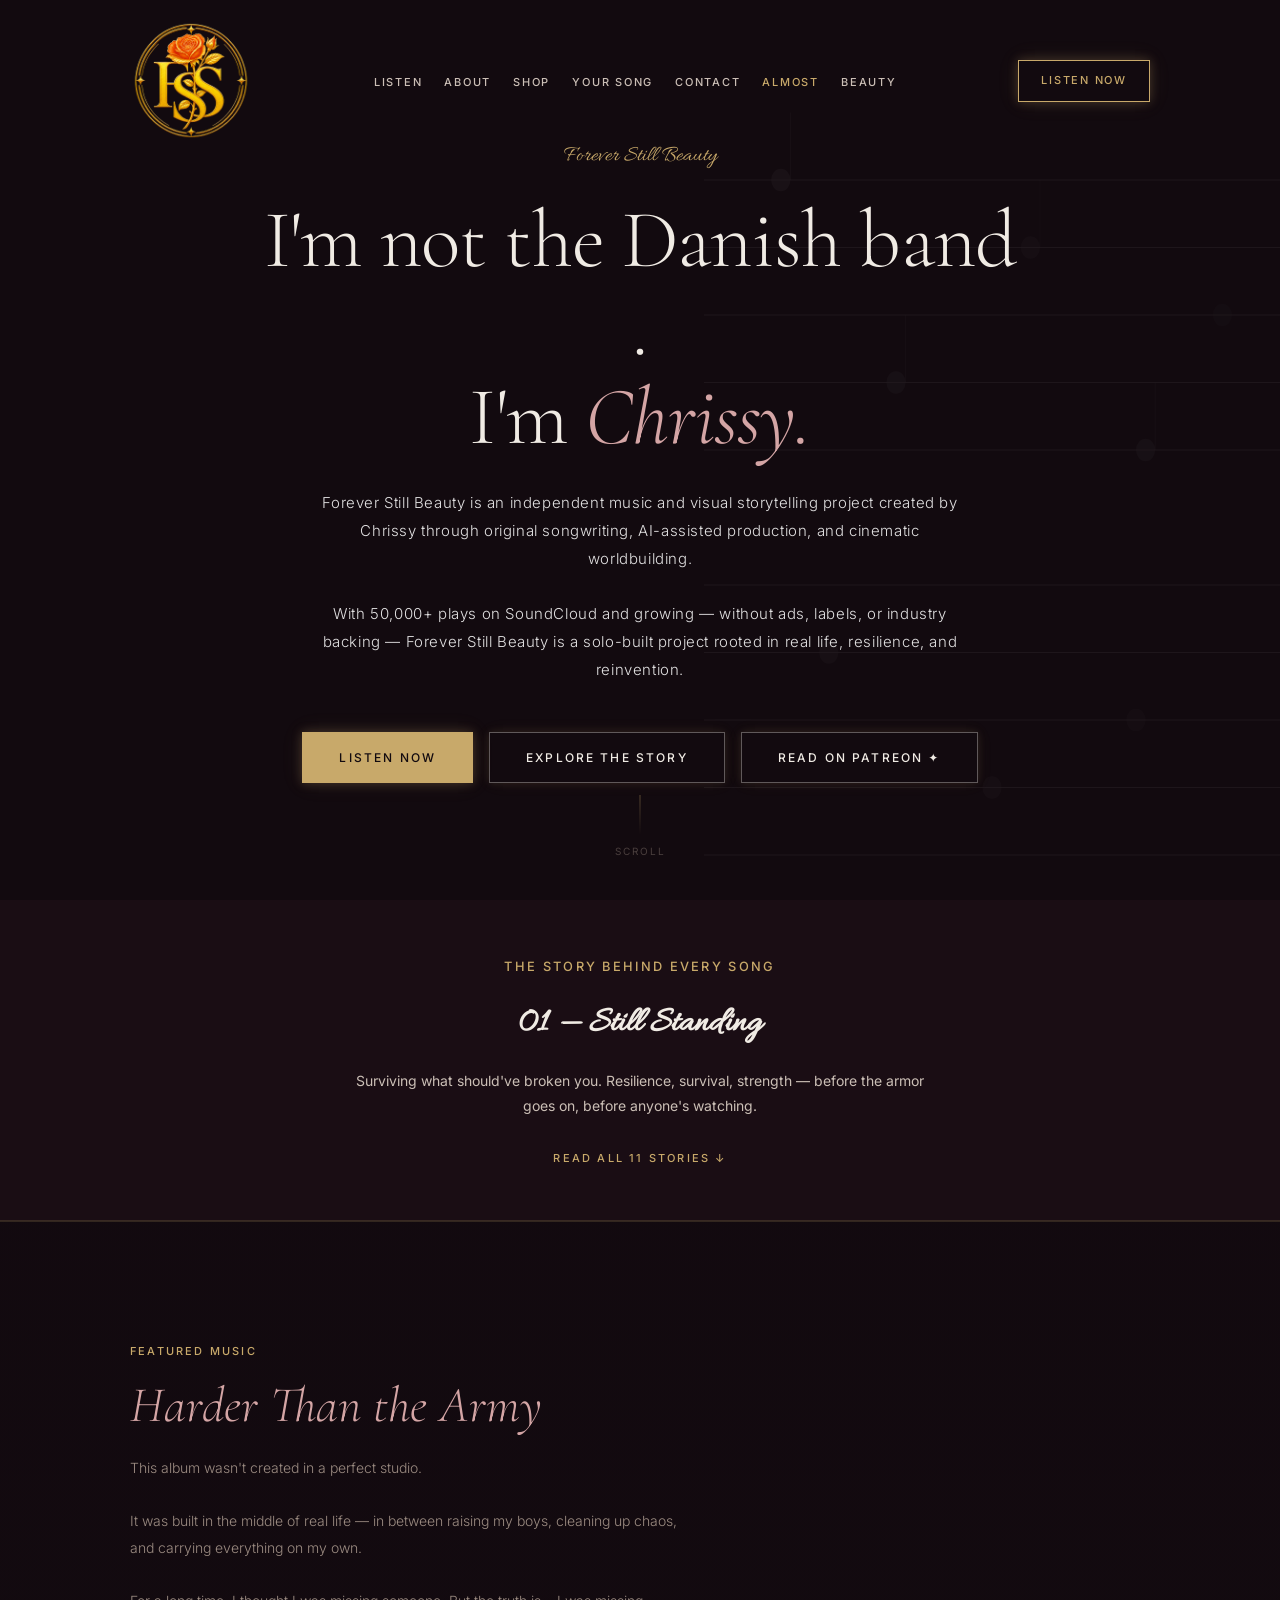
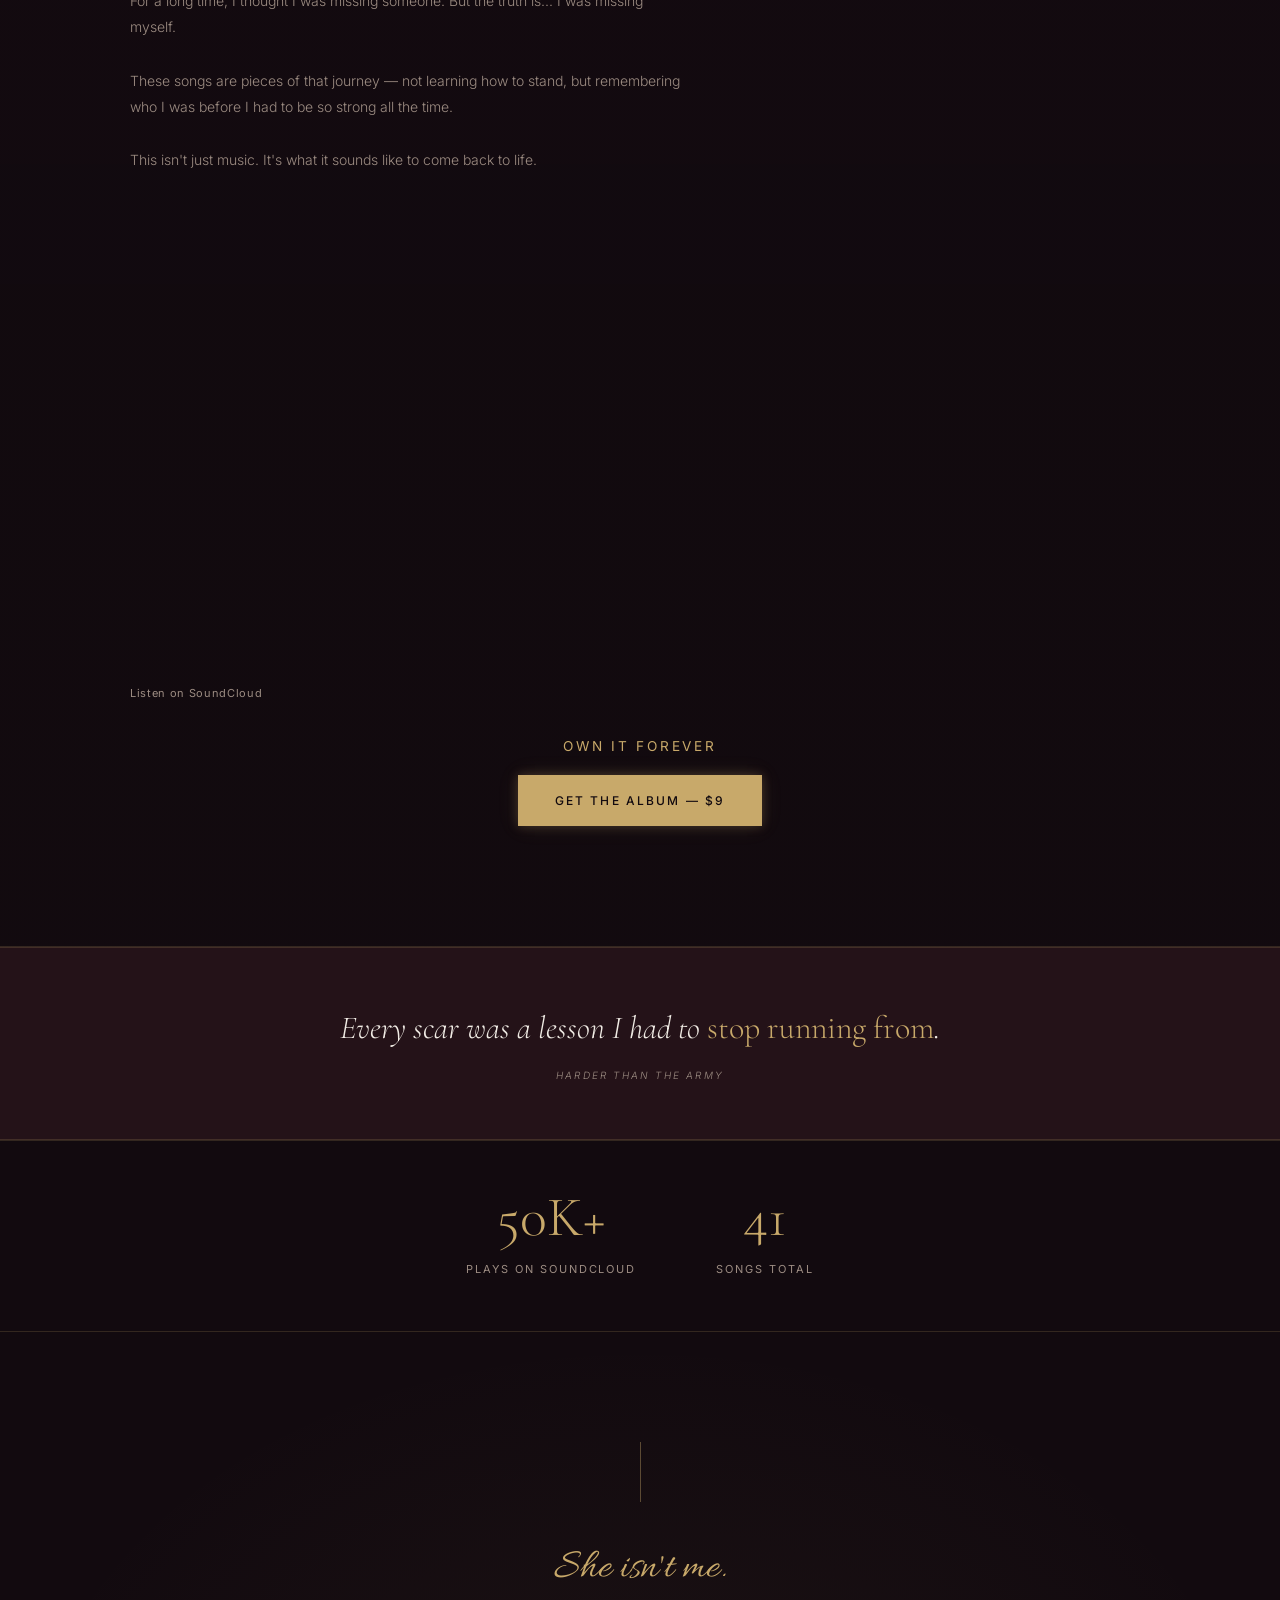
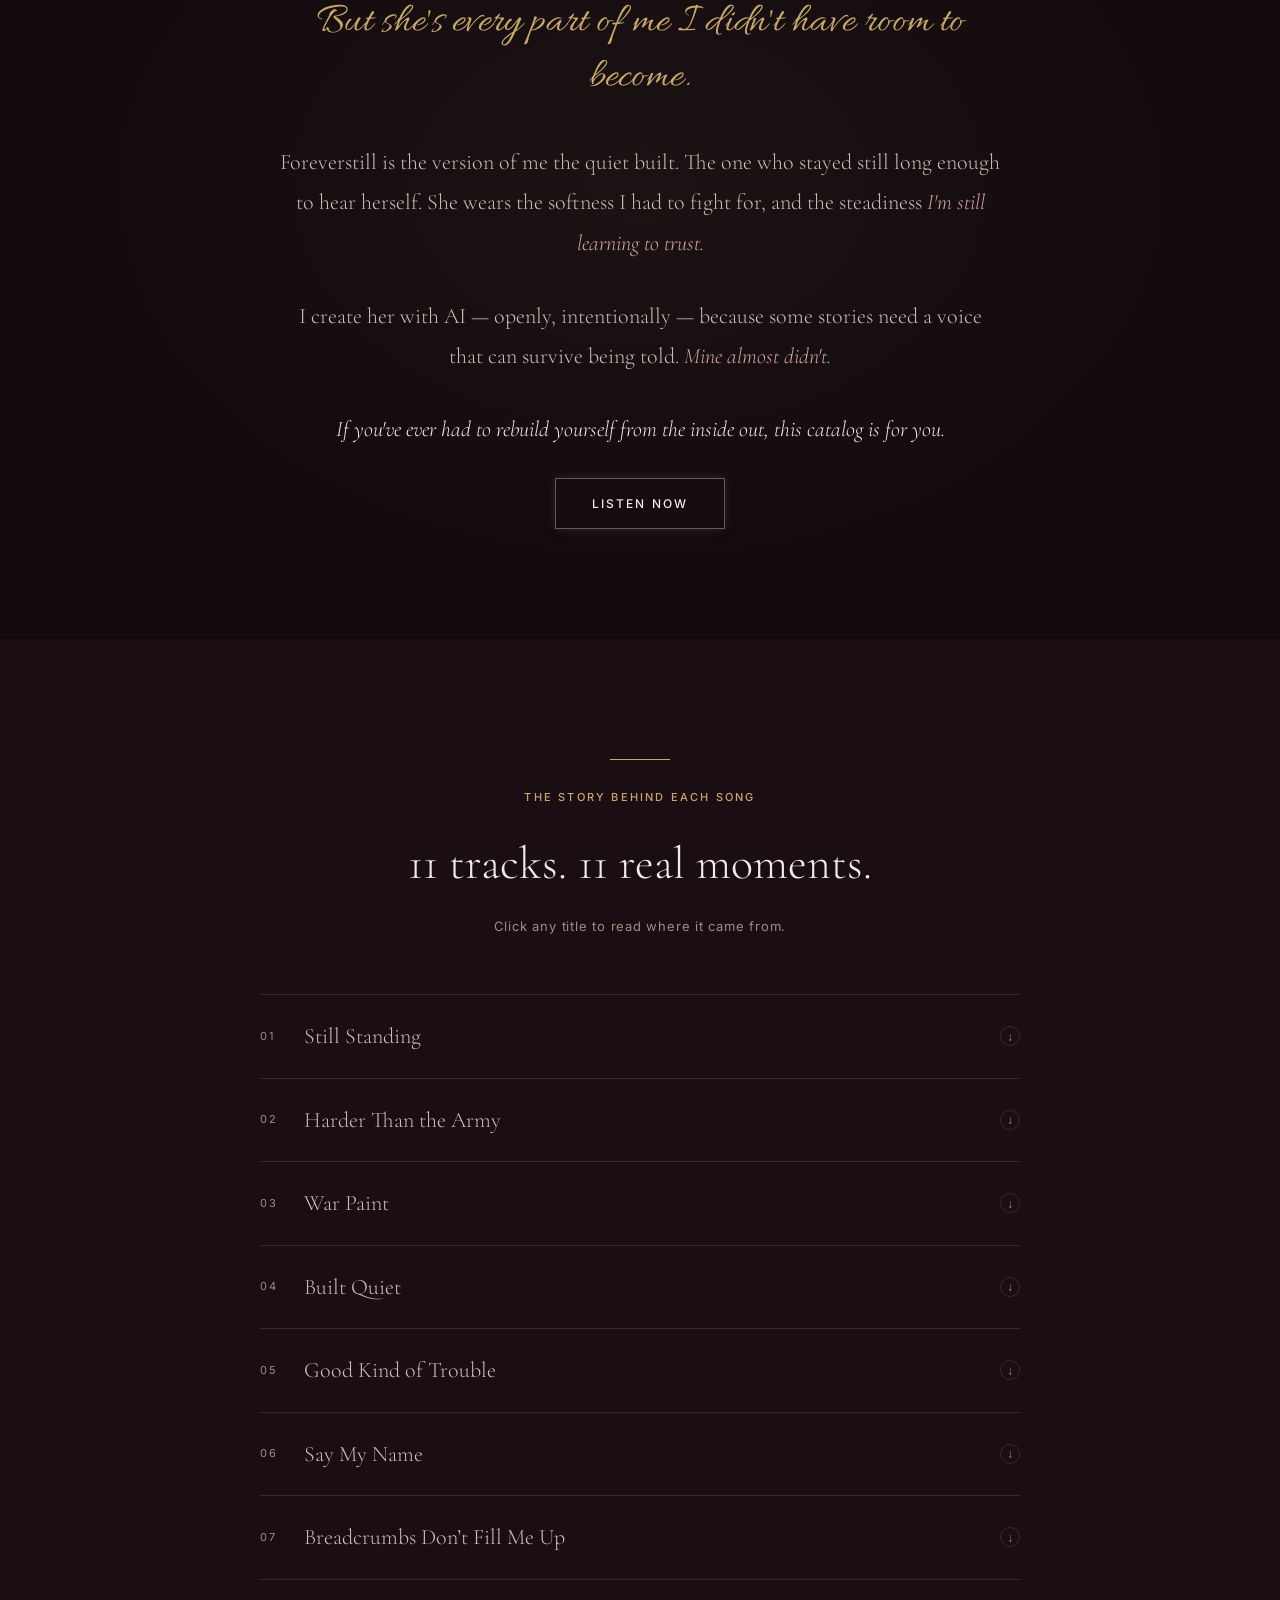
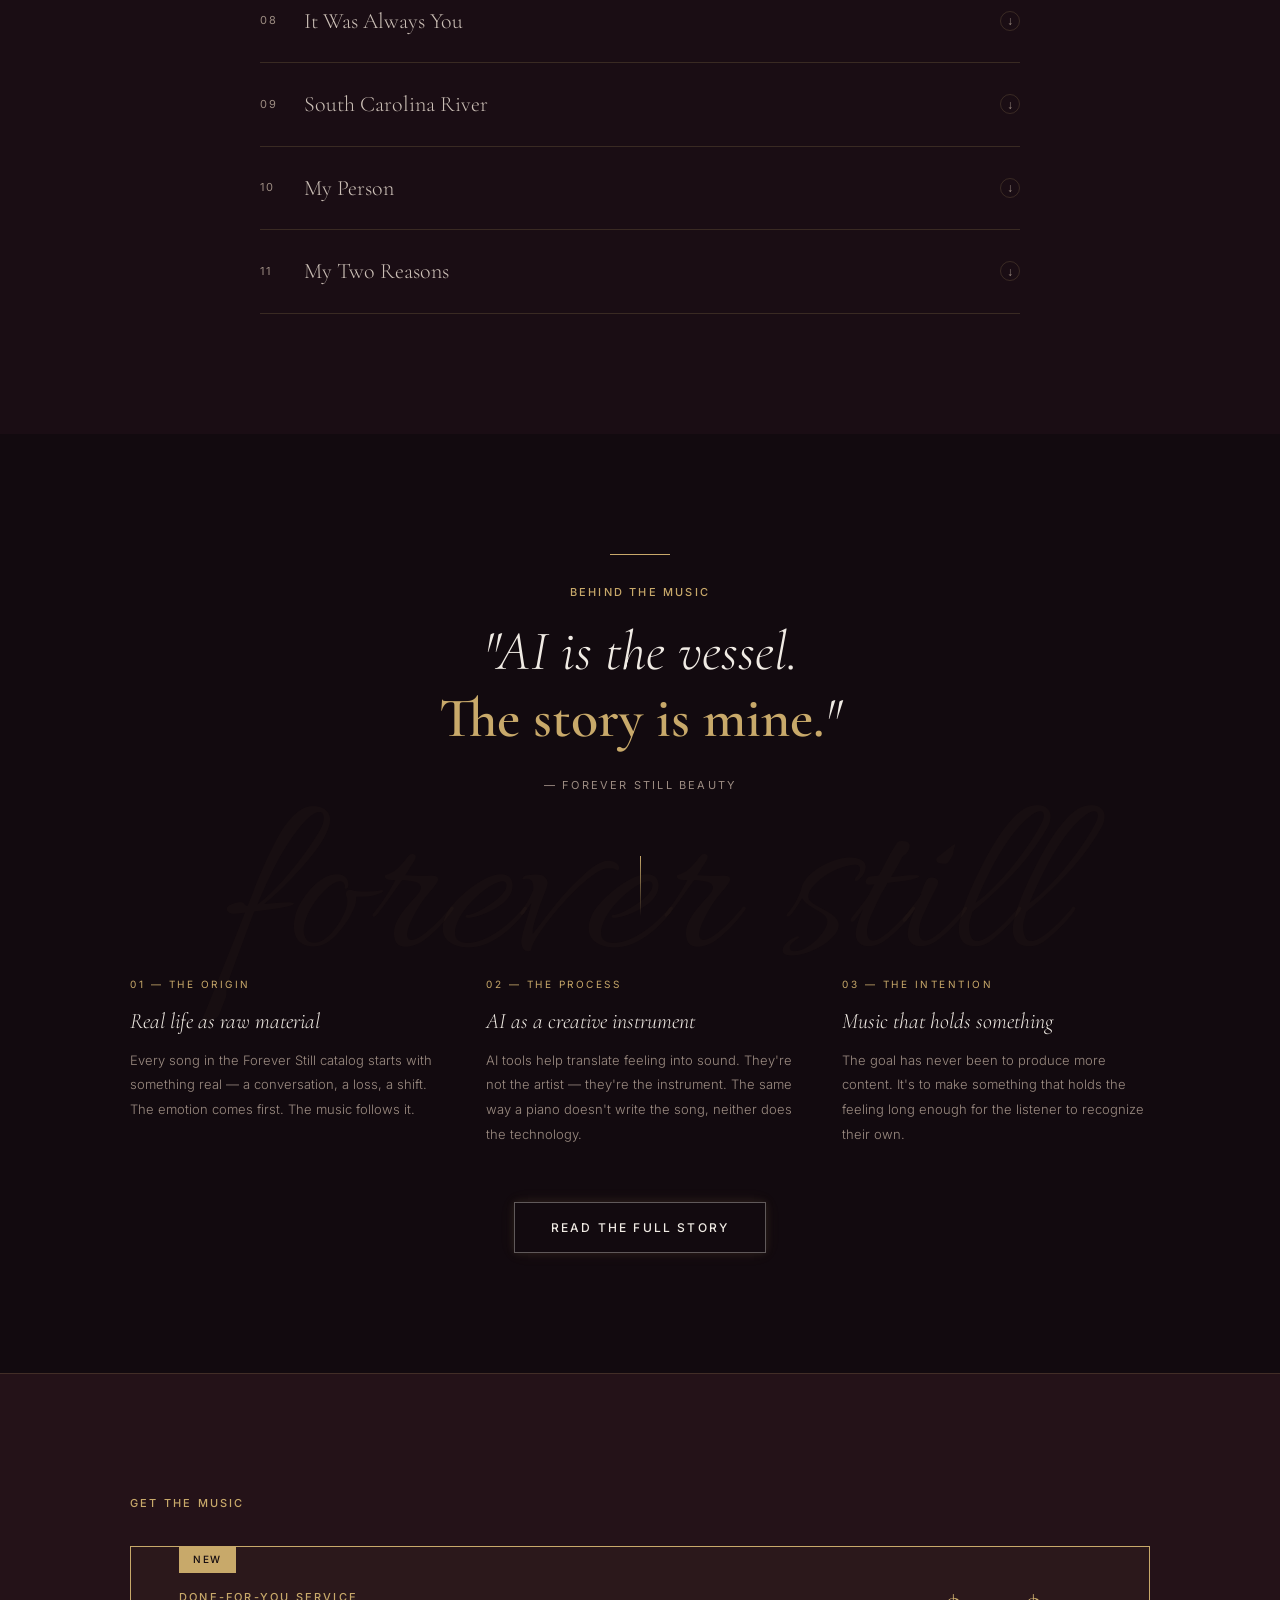
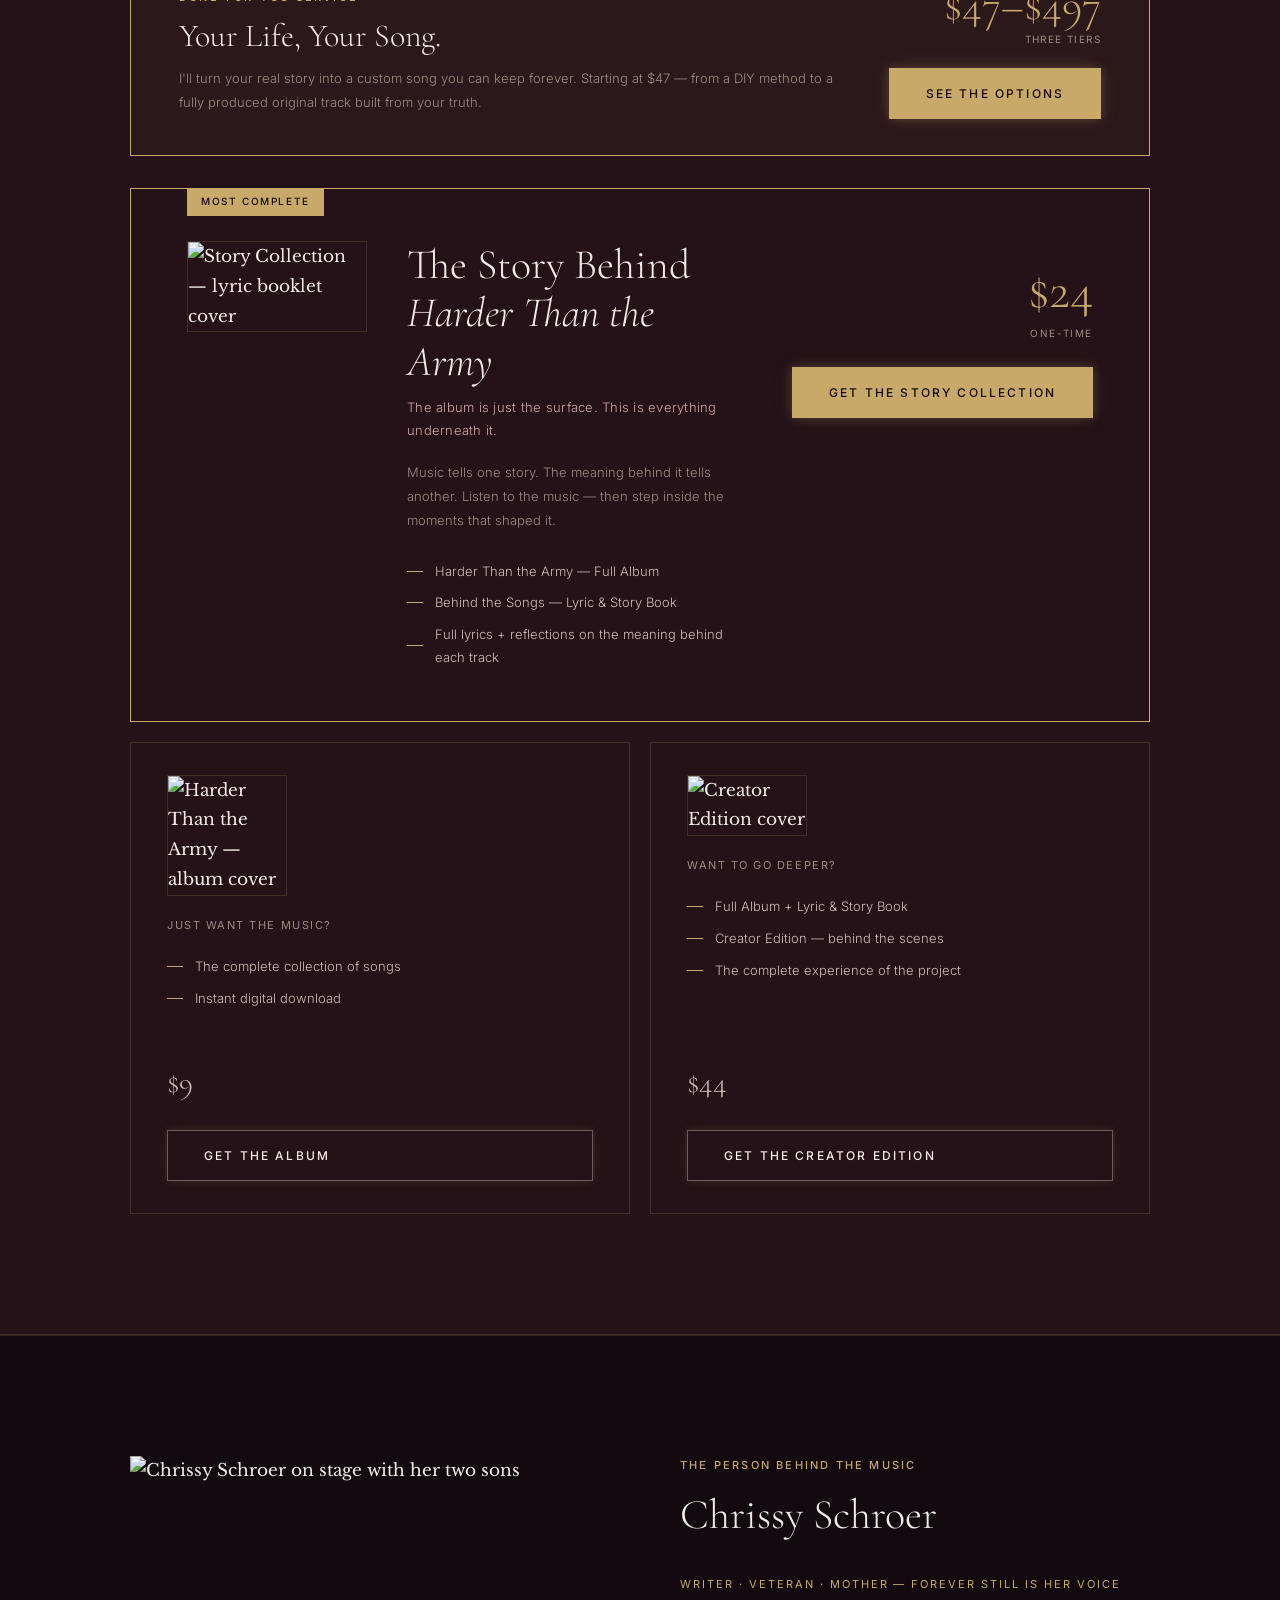
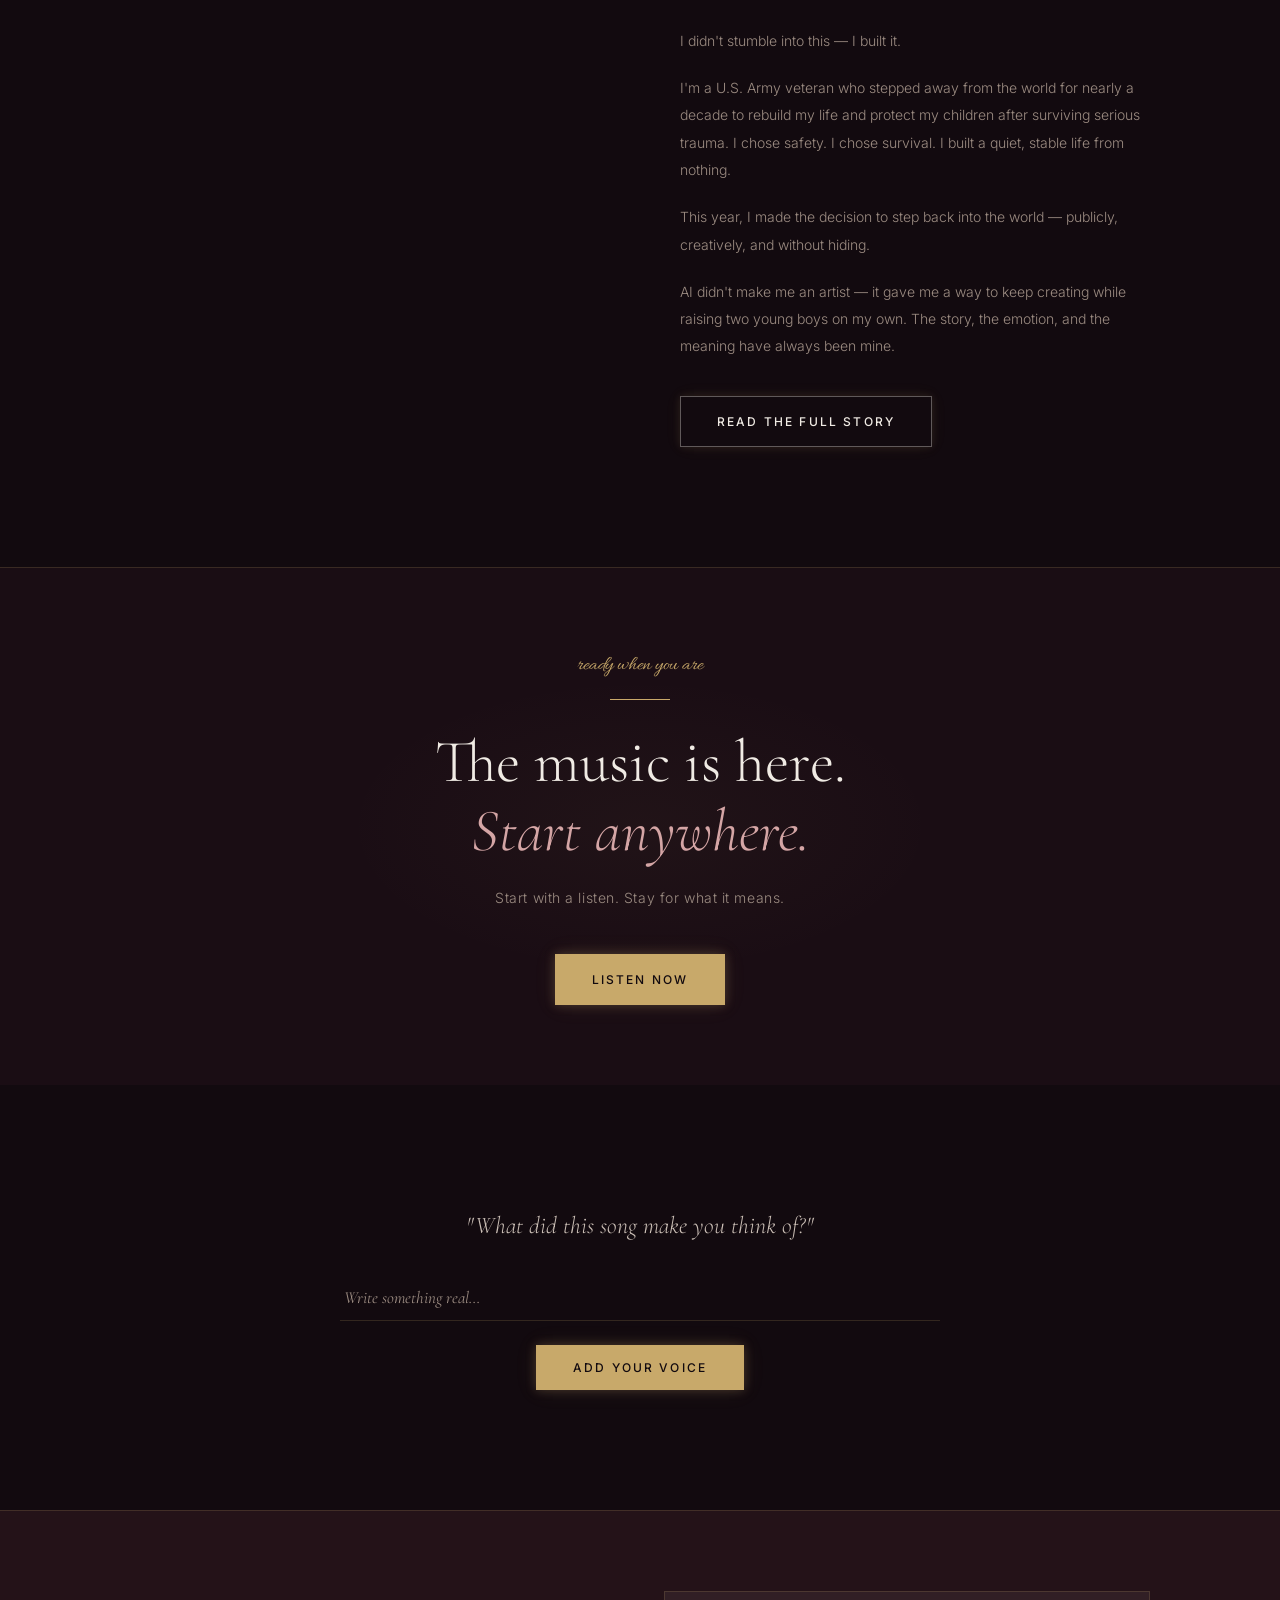
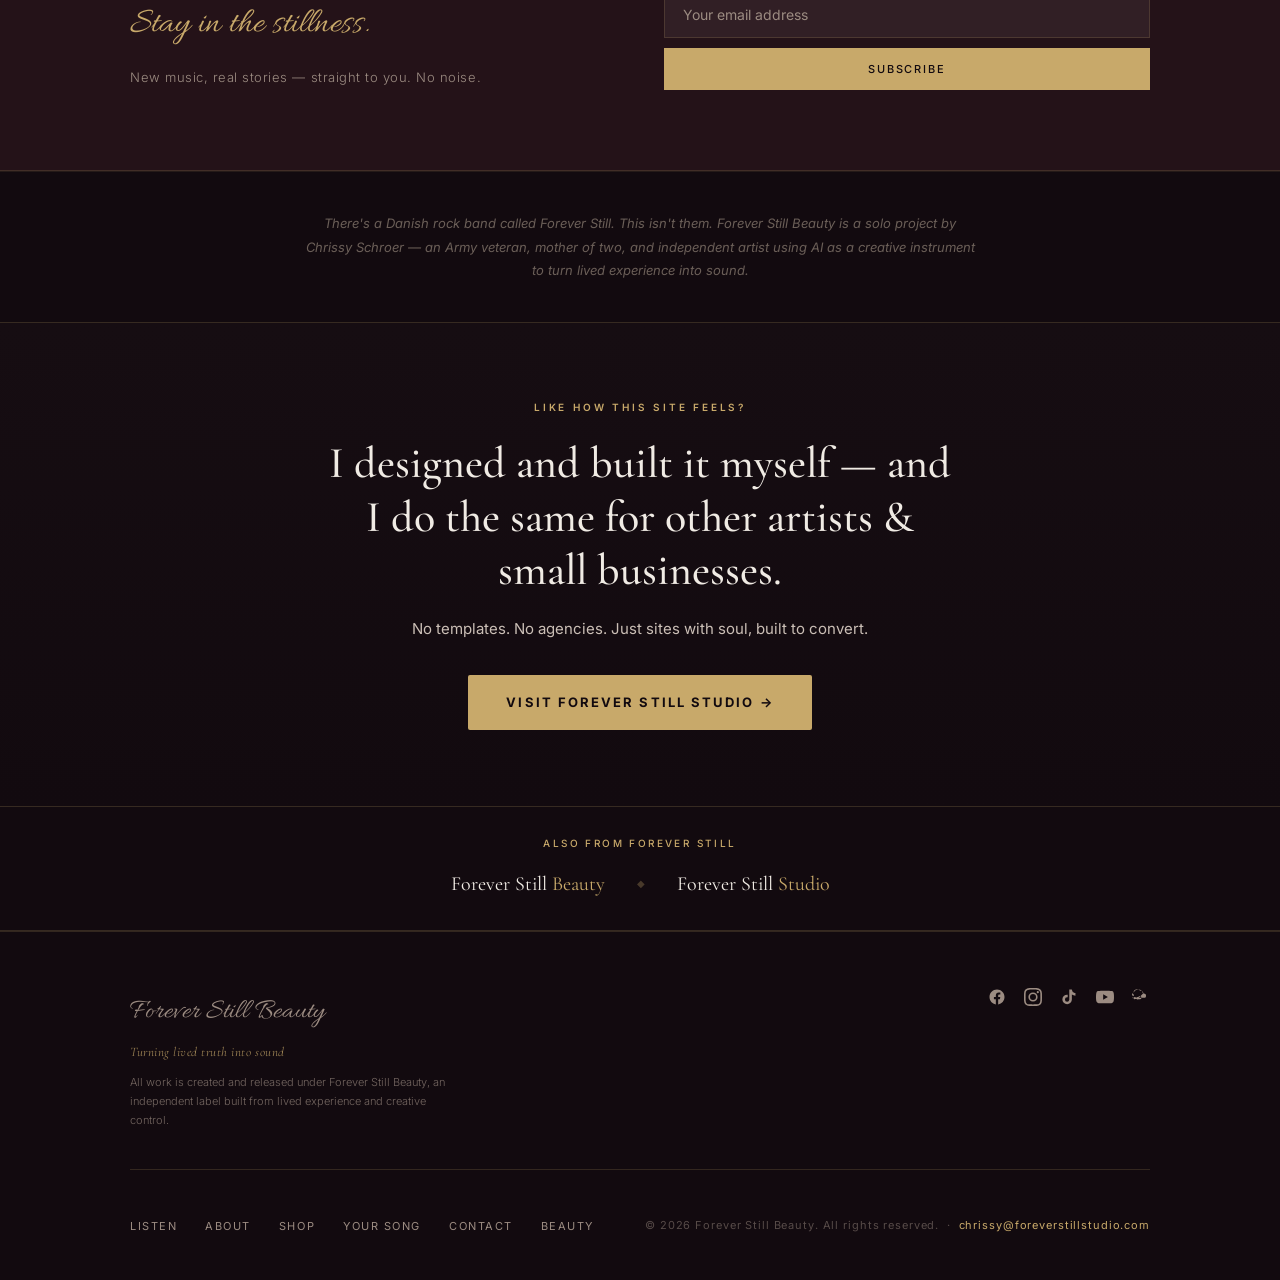
==== commit 98419b88: "Logo from Aether's canvas" ====
--- a/index.html
+++ b/index.html
@@ -2,12 +2,12 @@
 <html lang="en">
 <head>
   <!-- Google Analytics: Forever Still Beauty -->
-  <script async src="https://www.googletagmanager.com/gtag/js?id=G-VMCPZ8S6MS"></script>
+  <script async src="https://www.googletagmanager.com/gtag/js?id=G-KMY7W5D6TV"></script>
   <script>
     window.dataLayer = window.dataLayer || [];
     function gtag(){dataLayer.push(arguments);}
     gtag('js', new Date());
-    gtag('config', 'G-VMCPZ8S6MS');
+    gtag('config', 'G-KMY7W5D6TV');
   </script>
   <meta charset="UTF-8" />
   <meta name="msvalidate.01" content="E0C6E18F4C0CC4E89583FDD7A9A06F0D" />
@@ -1413,7 +1413,7 @@
   <nav class="nav" id="nav">
     <div class="container">
       <div class="nav__inner">
-        <a href="/" class="nav__logo"><img src="images/logo.png" alt="Forever Still Beauty" style="height:130px;width:auto;display:block;padding:4px 0;"></a>
+        <a href="/" class="nav__logo"><img src="images/1795206444399_clear_1795206444395.png" alt="Forever Still Beauty" style="height:130px;width:auto;display:block;padding:4px 0;"></a>
         <ul class="nav__links">
           <li><a href="#music">Listen</a></li>
           <li><a href="about.html">About</a></li>
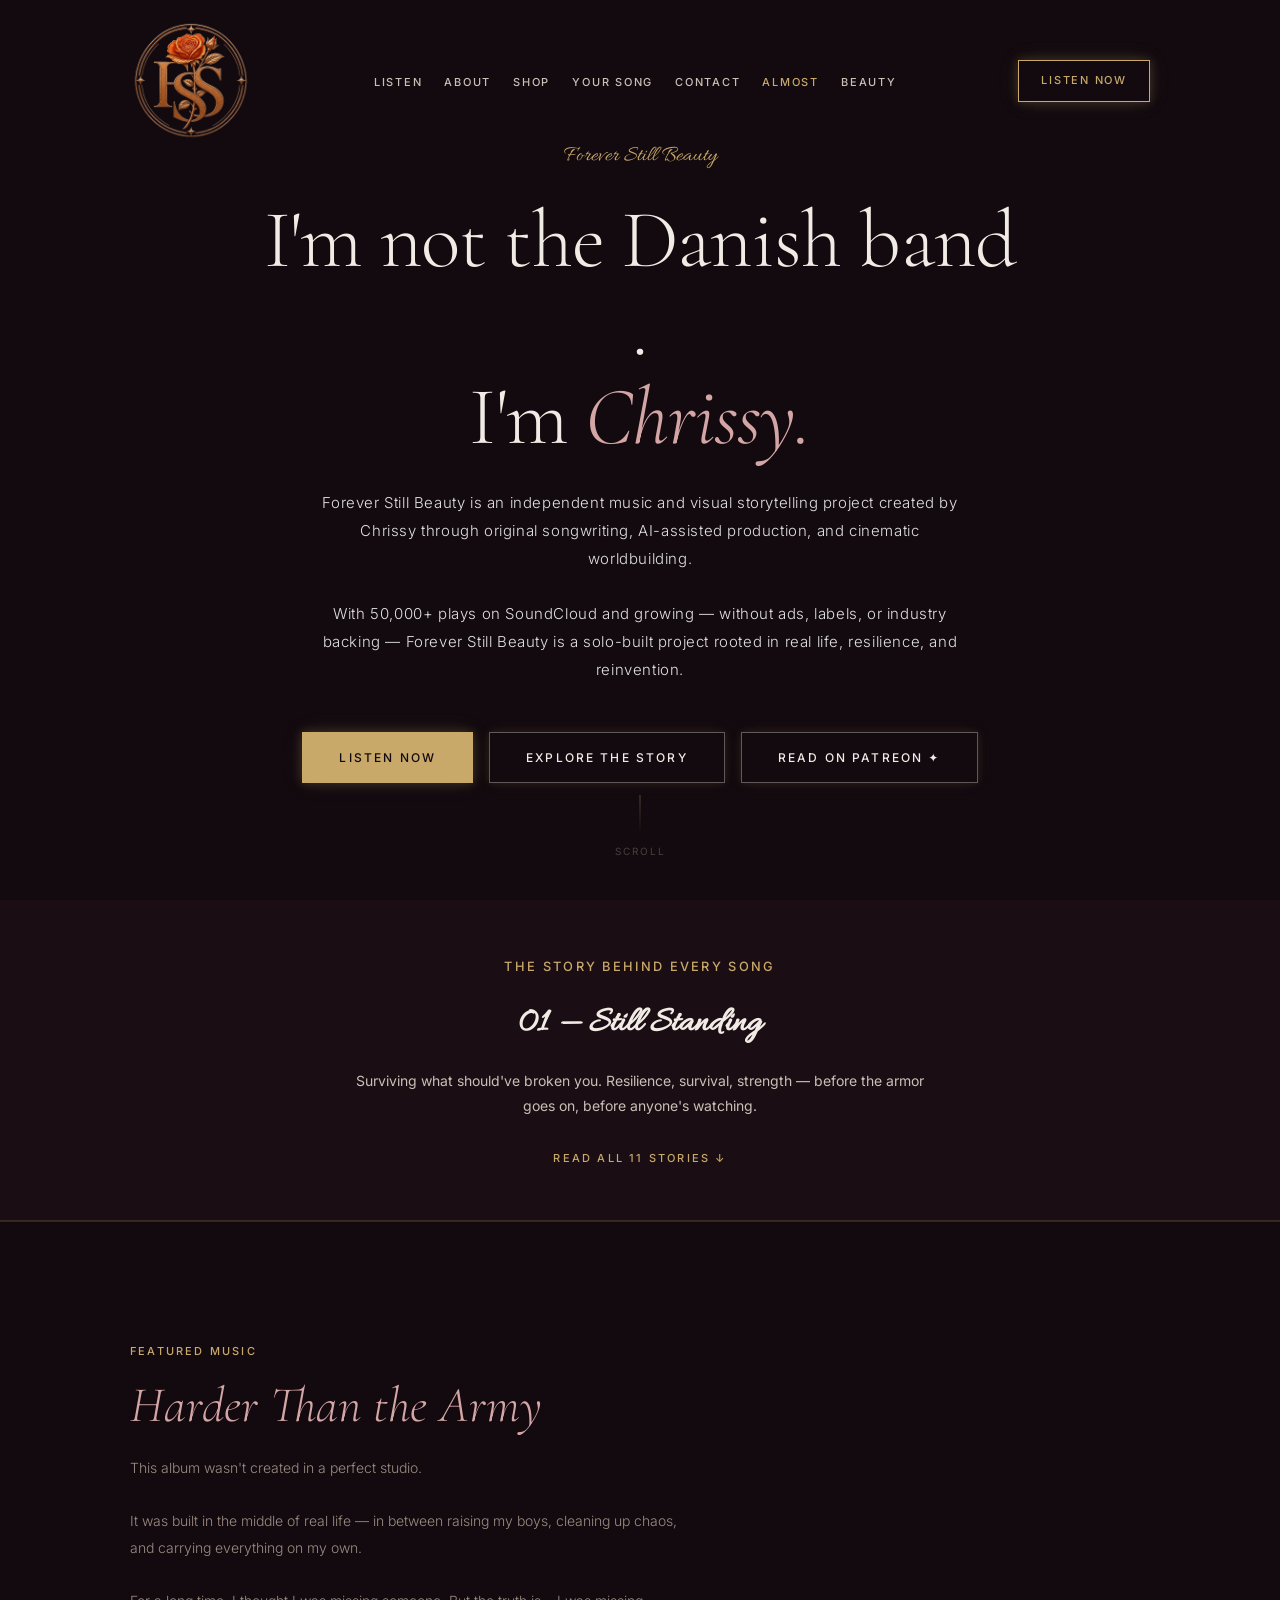
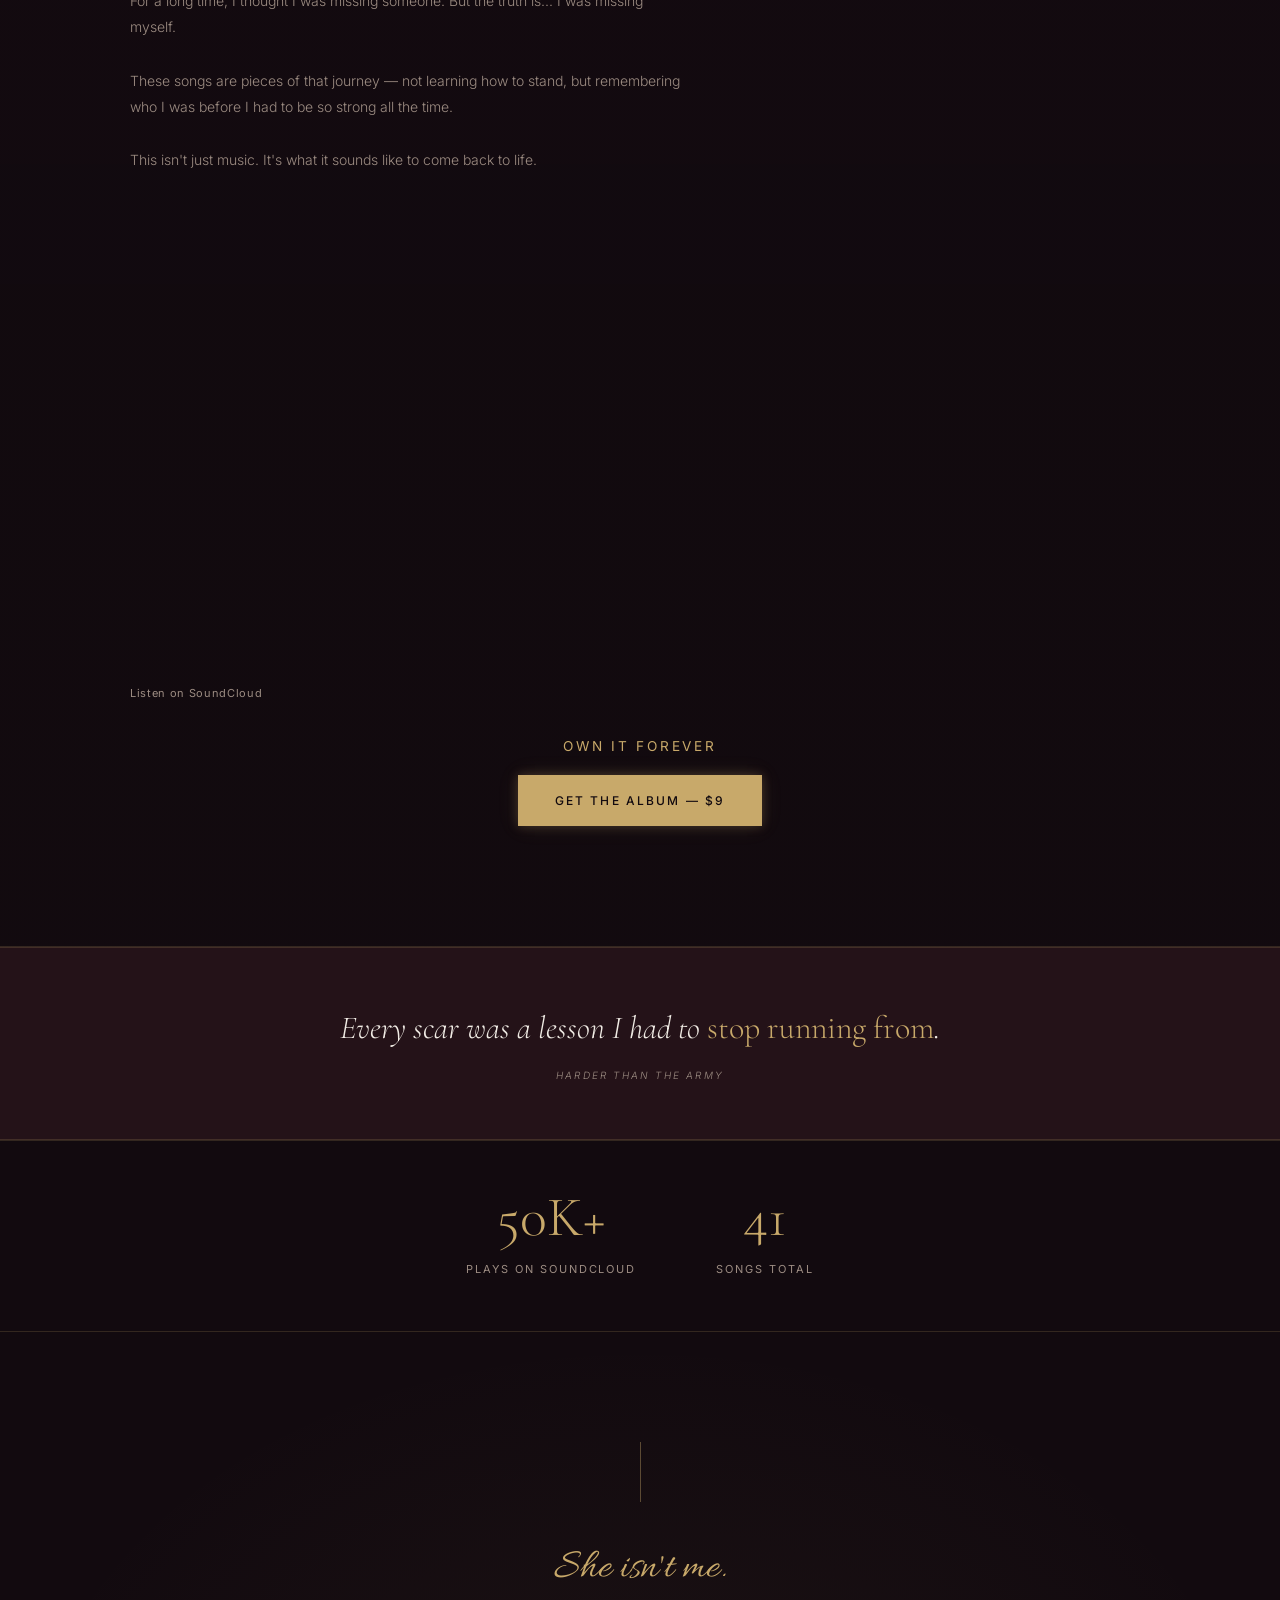
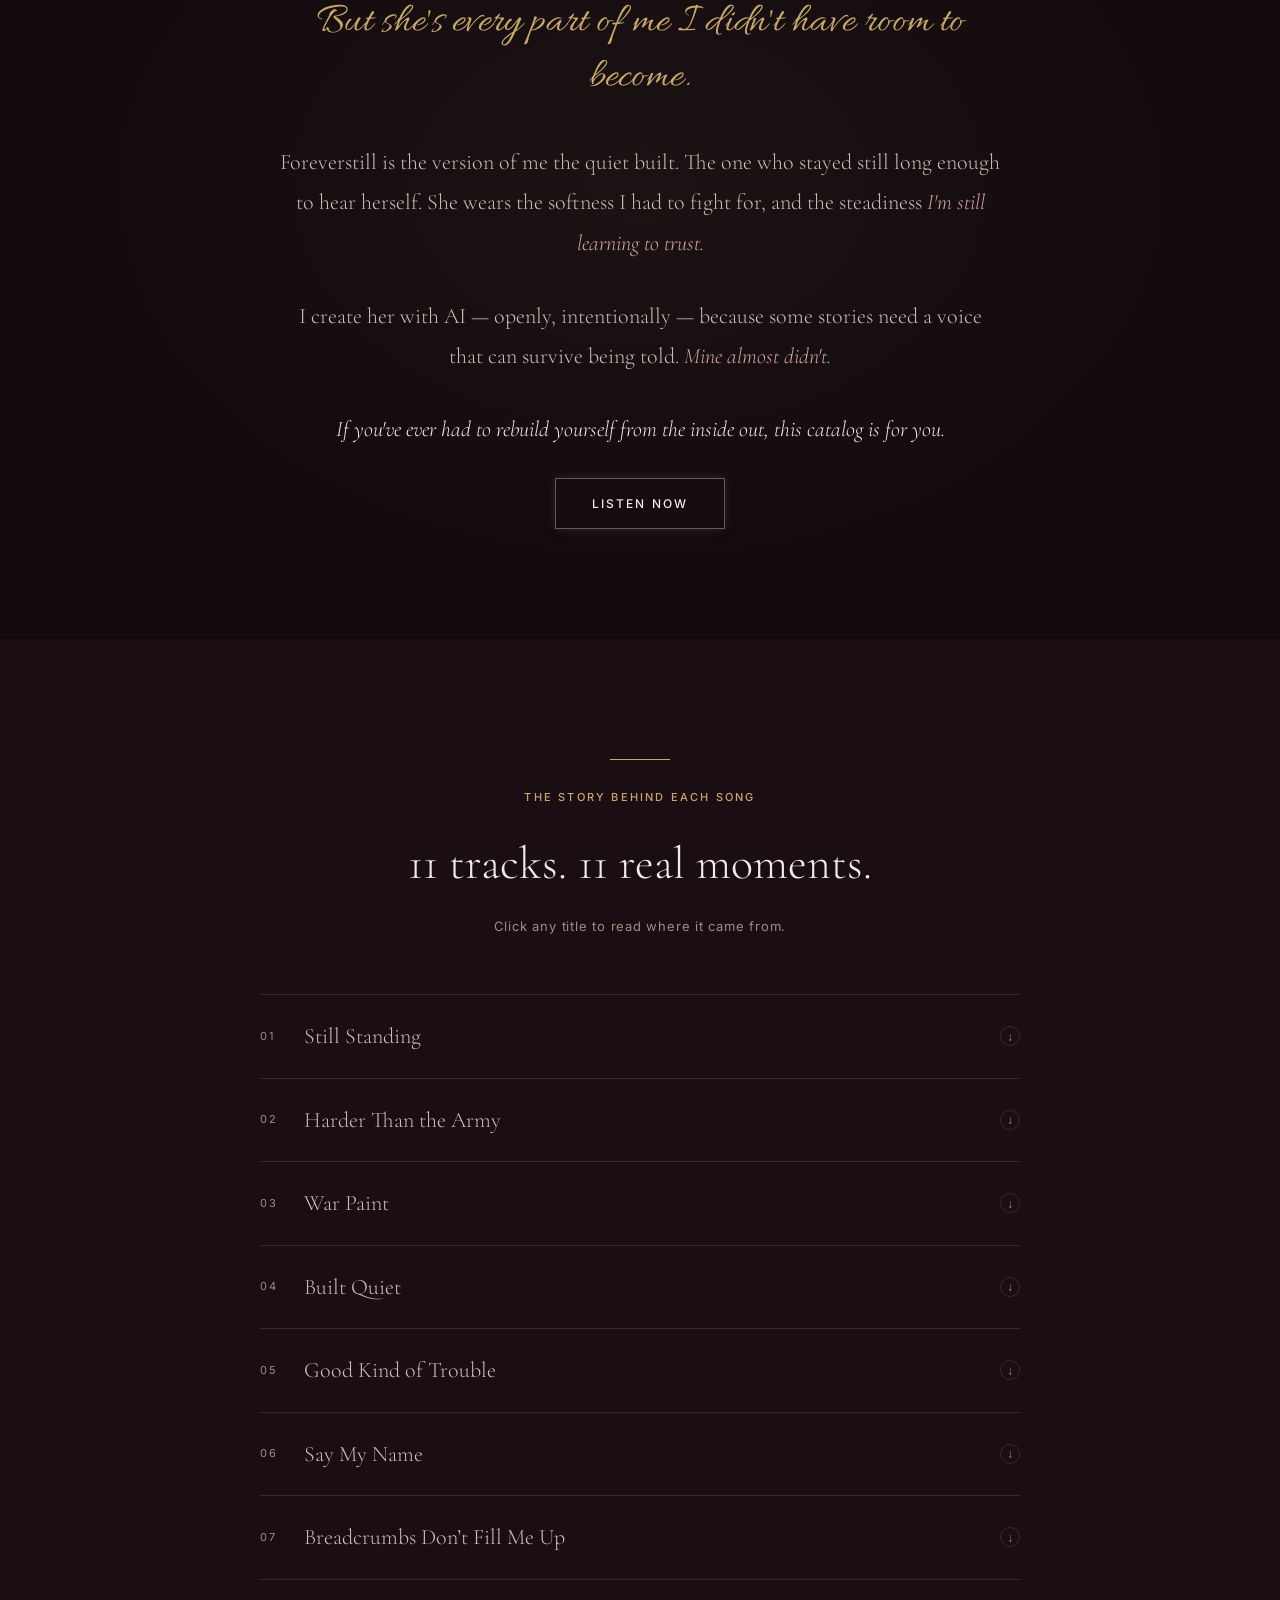
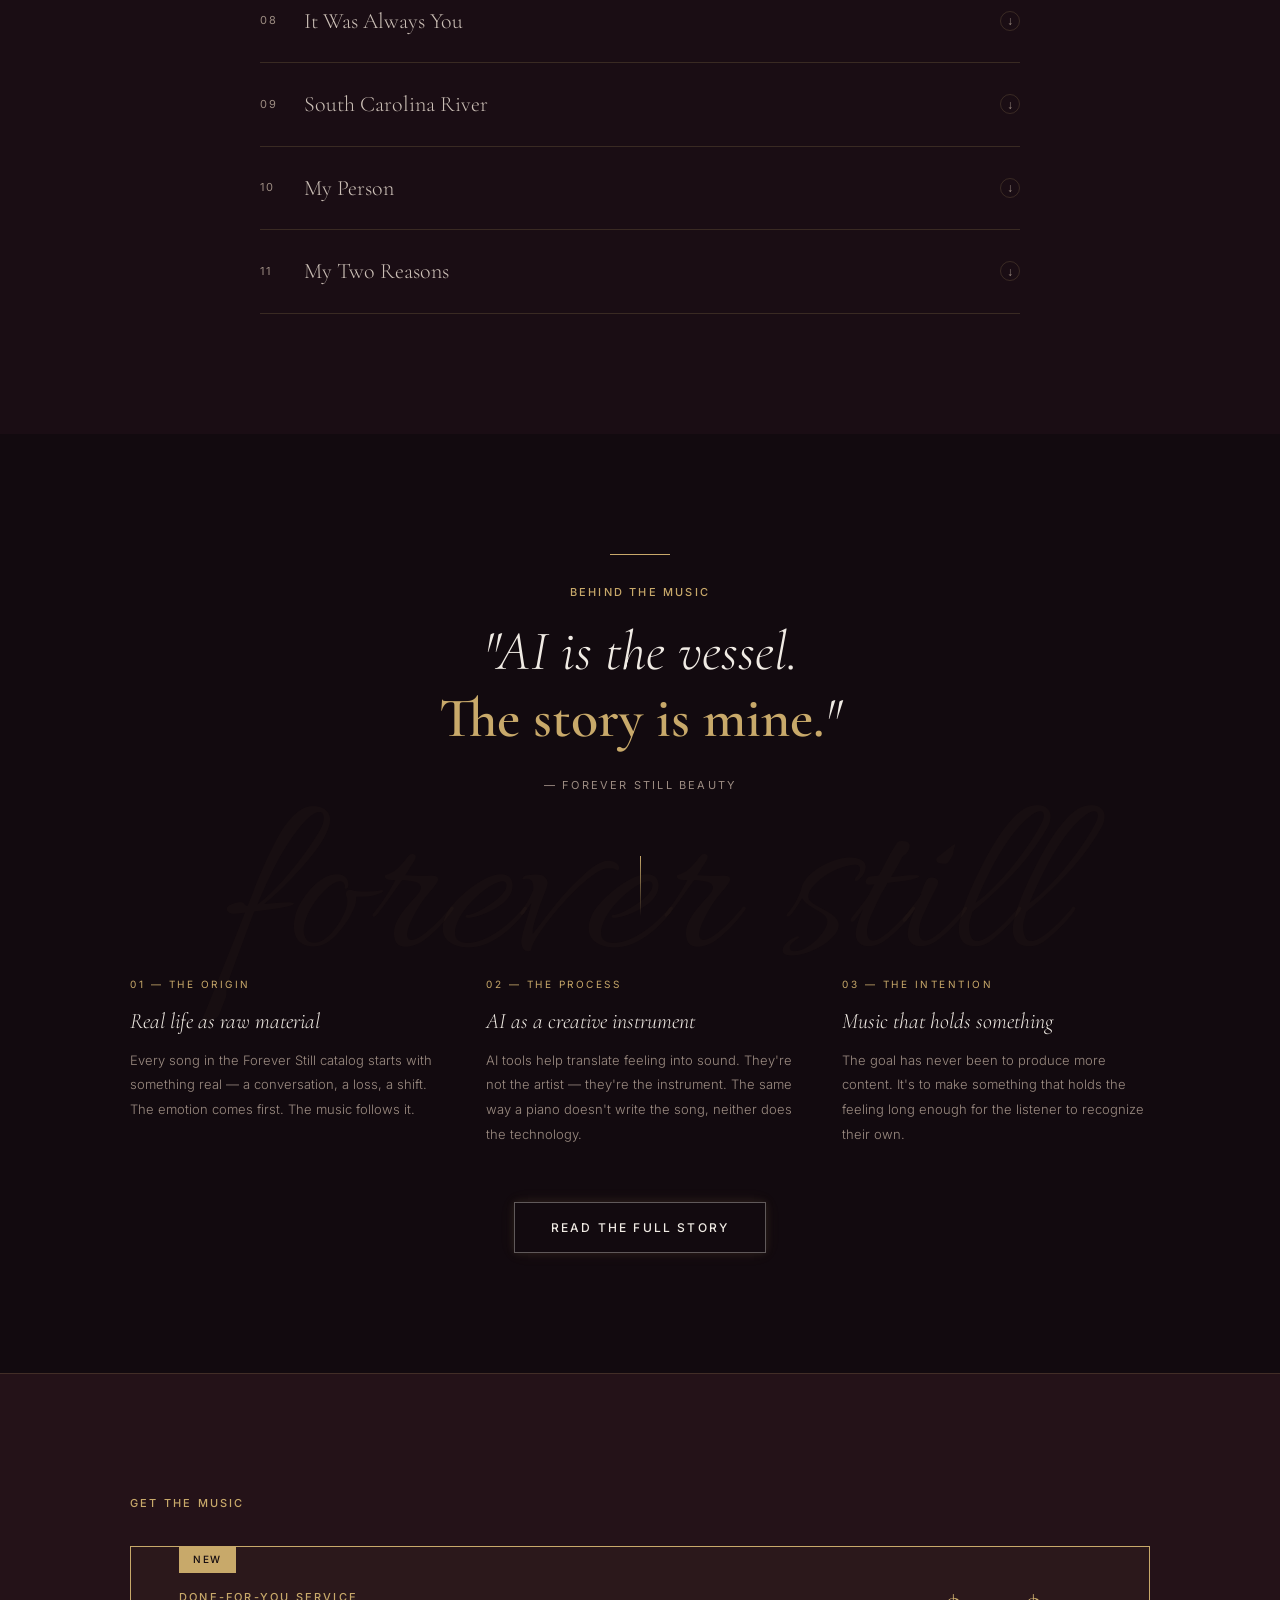
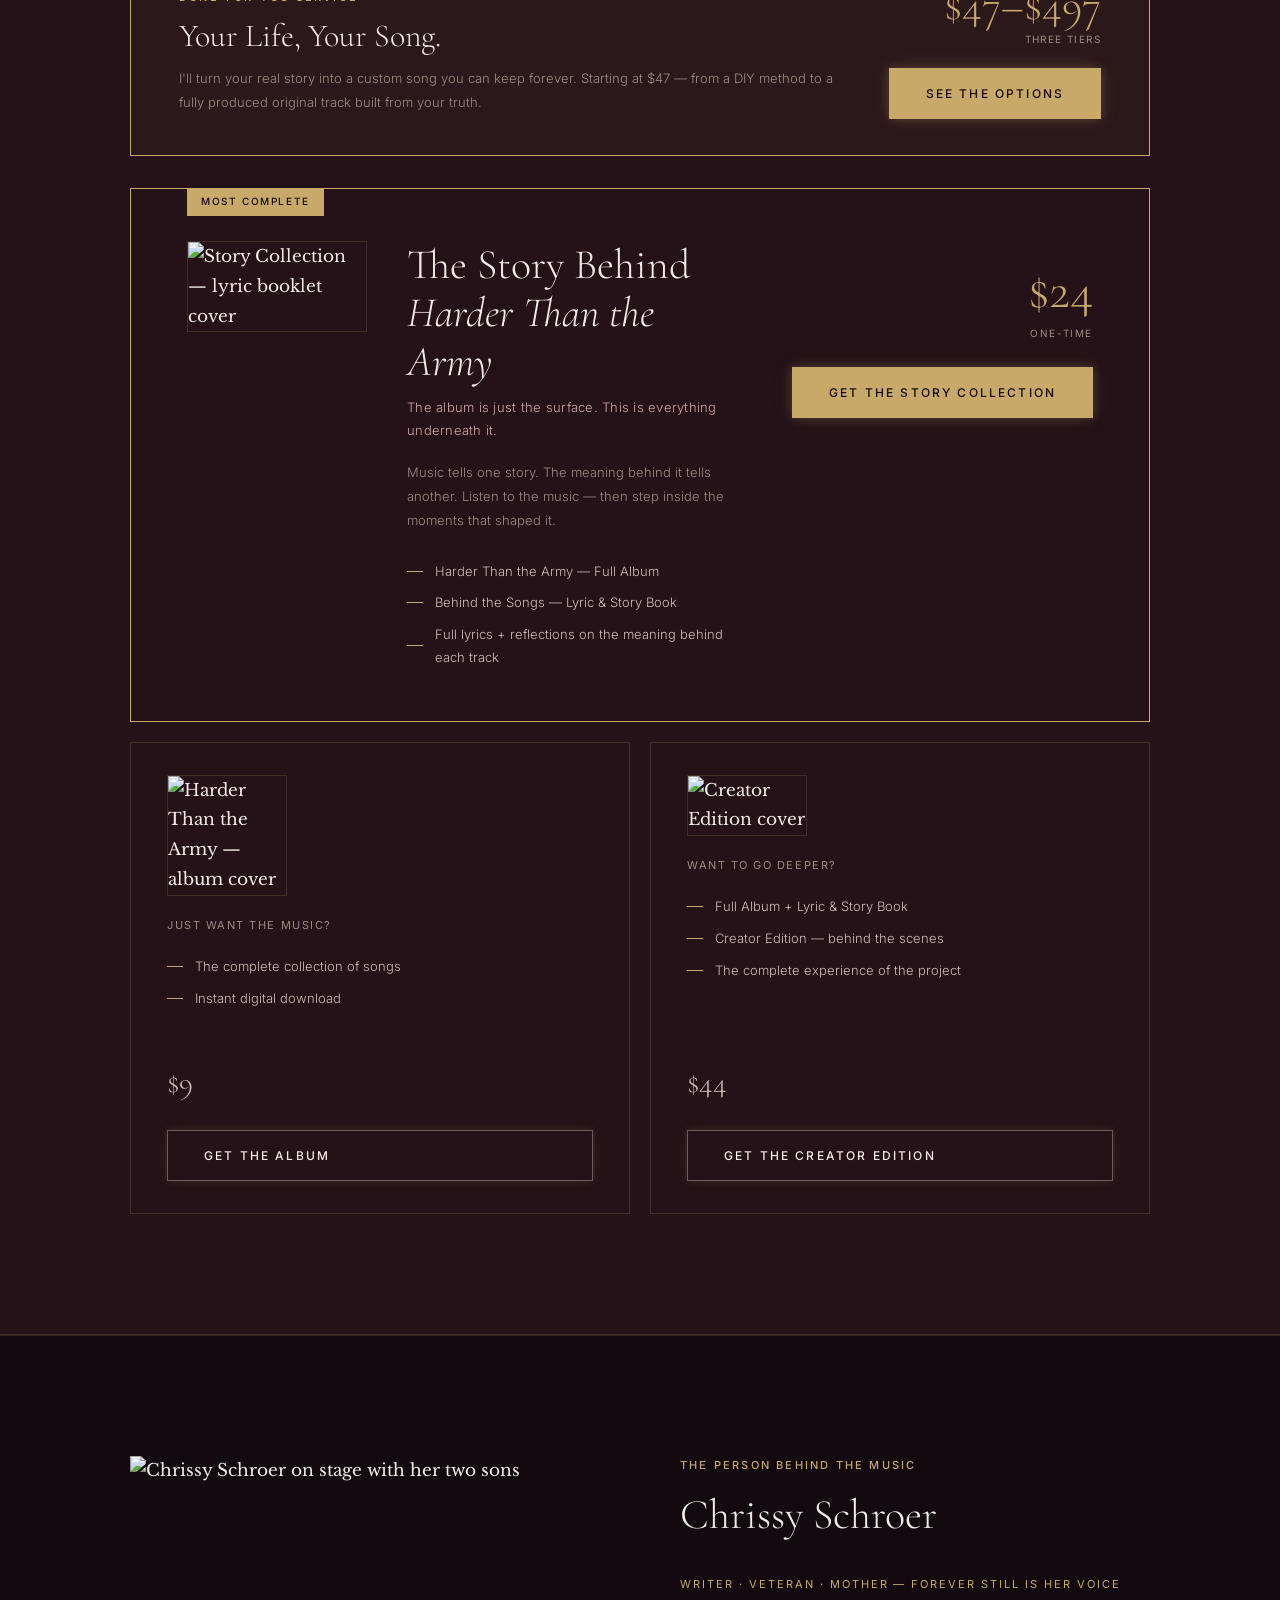
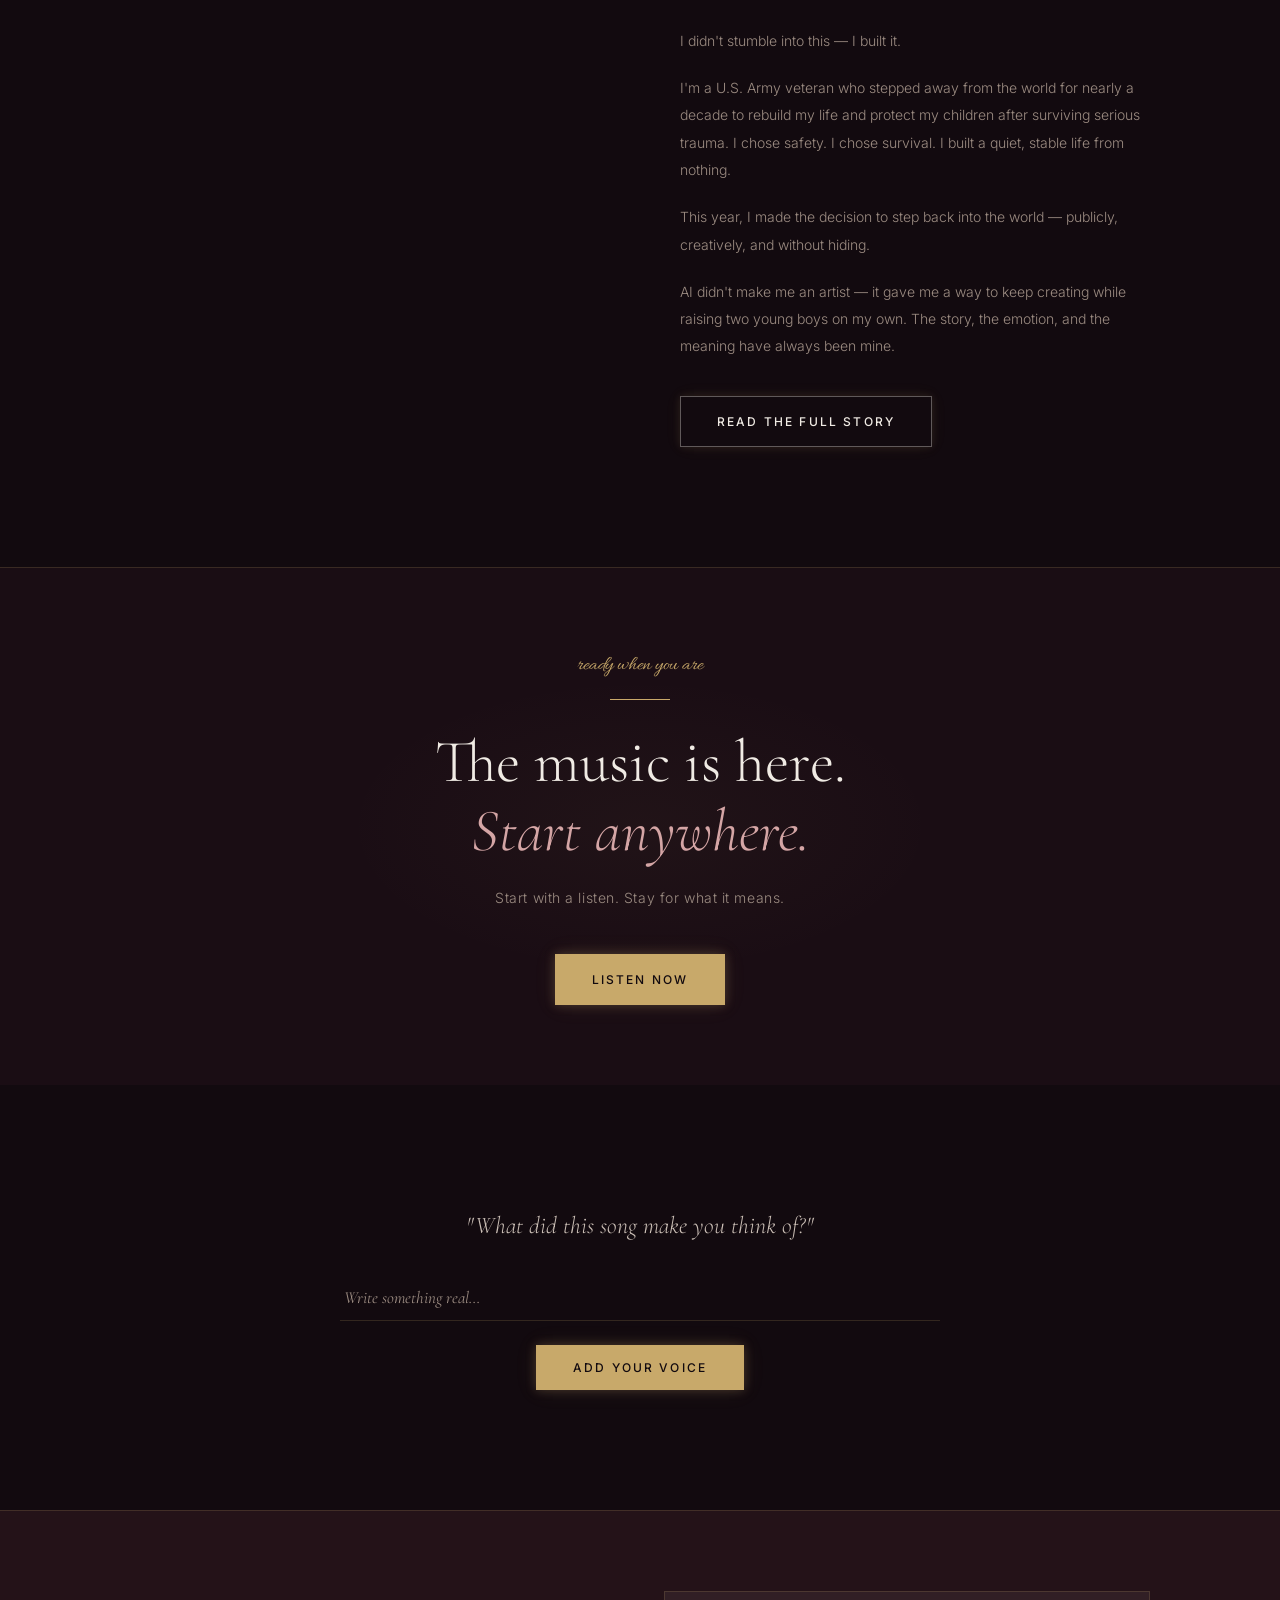
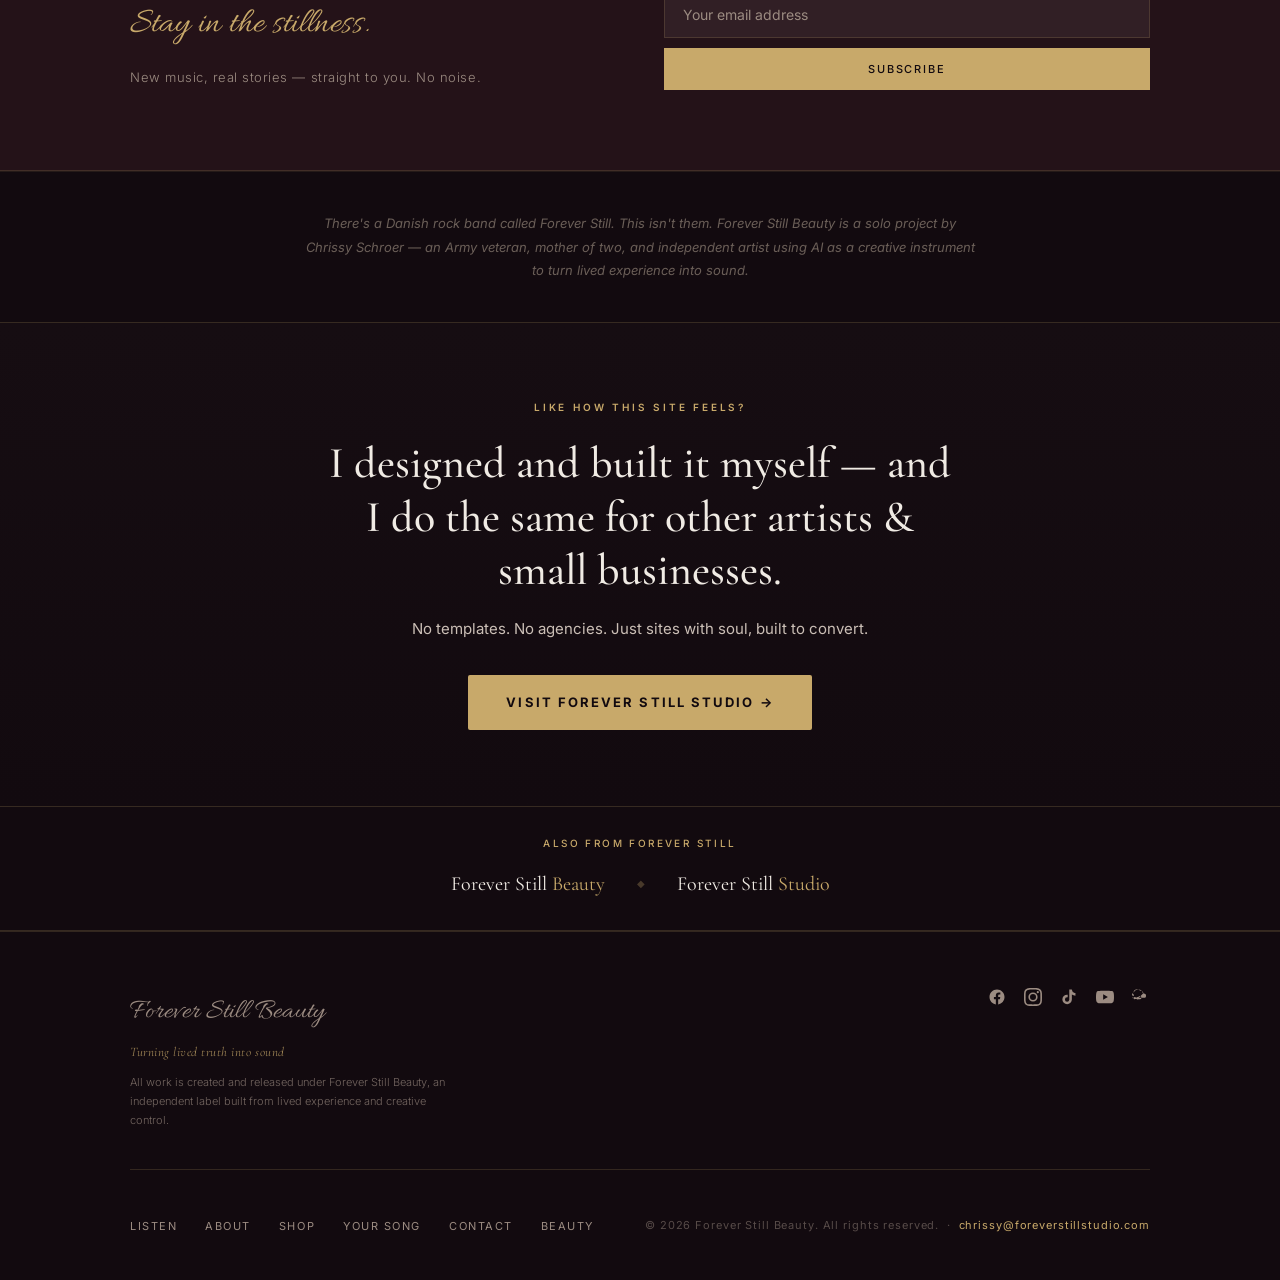
==== commit 3a2fa478: "Logo from Aether's canvas" ====
--- a/index.html
+++ b/index.html
@@ -1413,7 +1413,7 @@
   <nav class="nav" id="nav">
     <div class="container">
       <div class="nav__inner">
-        <a href="/" class="nav__logo"><img src="images/1795206444399_clear_1795206444395.png" alt="Forever Still Beauty" style="height:130px;width:auto;display:block;padding:4px 0;"></a>
+        <a href="/" class="nav__logo"><img src="images/1795206718658_clear_1795206718656.png" alt="Forever Still Beauty" style="height:130px;width:auto;display:block;padding:4px 0;"></a>
         <ul class="nav__links">
           <li><a href="#music">Listen</a></li>
           <li><a href="about.html">About</a></li>
@@ -1460,36 +1460,7 @@
     <!-- 3D Particle Field -->
     <canvas id="heroParticles" aria-hidden="true"></canvas>
 
-    <!-- Decorative music staff lines -->
-    <div class="hero__lines" aria-hidden="true">
-      <svg viewBox="0 0 600 800" preserveAspectRatio="none" xmlns="http://www.w3.org/2000/svg">
-        <line x1="0" y1="160" x2="600" y2="160" stroke="white" stroke-width="0.8"/>
-        <line x1="0" y1="220" x2="600" y2="220" stroke="white" stroke-width="0.8"/>
-        <line x1="0" y1="280" x2="600" y2="280" stroke="white" stroke-width="0.8"/>
-        <line x1="0" y1="340" x2="600" y2="340" stroke="white" stroke-width="0.8"/>
-        <line x1="0" y1="400" x2="600" y2="400" stroke="white" stroke-width="0.8"/>
-        <line x1="0" y1="520" x2="600" y2="520" stroke="white" stroke-width="0.8"/>
-        <line x1="0" y1="580" x2="600" y2="580" stroke="white" stroke-width="0.8"/>
-        <line x1="0" y1="640" x2="600" y2="640" stroke="white" stroke-width="0.8"/>
-        <line x1="0" y1="700" x2="600" y2="700" stroke="white" stroke-width="0.8"/>
-        <line x1="0" y1="760" x2="600" y2="760" stroke="white" stroke-width="0.8"/>
-        <!-- Note dots -->
-        <circle cx="80"  cy="160" r="10" fill="white" opacity="0.5"/>
-        <circle cx="200" cy="340" r="10" fill="white" opacity="0.4"/>
-        <circle cx="340" cy="220" r="10" fill="white" opacity="0.3"/>
-        <circle cx="460" cy="400" r="10" fill="white" opacity="0.4"/>
-        <circle cx="540" cy="280" r="10" fill="white" opacity="0.2"/>
-        <circle cx="130" cy="580" r="10" fill="white" opacity="0.35"/>
-        <circle cx="300" cy="700" r="10" fill="white" opacity="0.3"/>
-        <circle cx="450" cy="640" r="10" fill="white" opacity="0.25"/>
-        <!-- Stems -->
-        <line x1="90"  y1="160" x2="90"  y2="100" stroke="white" stroke-width="0.8" opacity="0.5"/>
-        <line x1="210" y1="340" x2="210" y2="280" stroke="white" stroke-width="0.8" opacity="0.4"/>
-        <line x1="350" y1="220" x2="350" y2="160" stroke="white" stroke-width="0.8" opacity="0.3"/>
-        <line x1="470" y1="400" x2="470" y2="340" stroke="white" stroke-width="0.8" opacity="0.4"/>
-      </svg>
-    </div>
-
+    
     <div class="container">
       <div class="hero__content">
         <span class="hero__script">Forever Still Beauty</span>
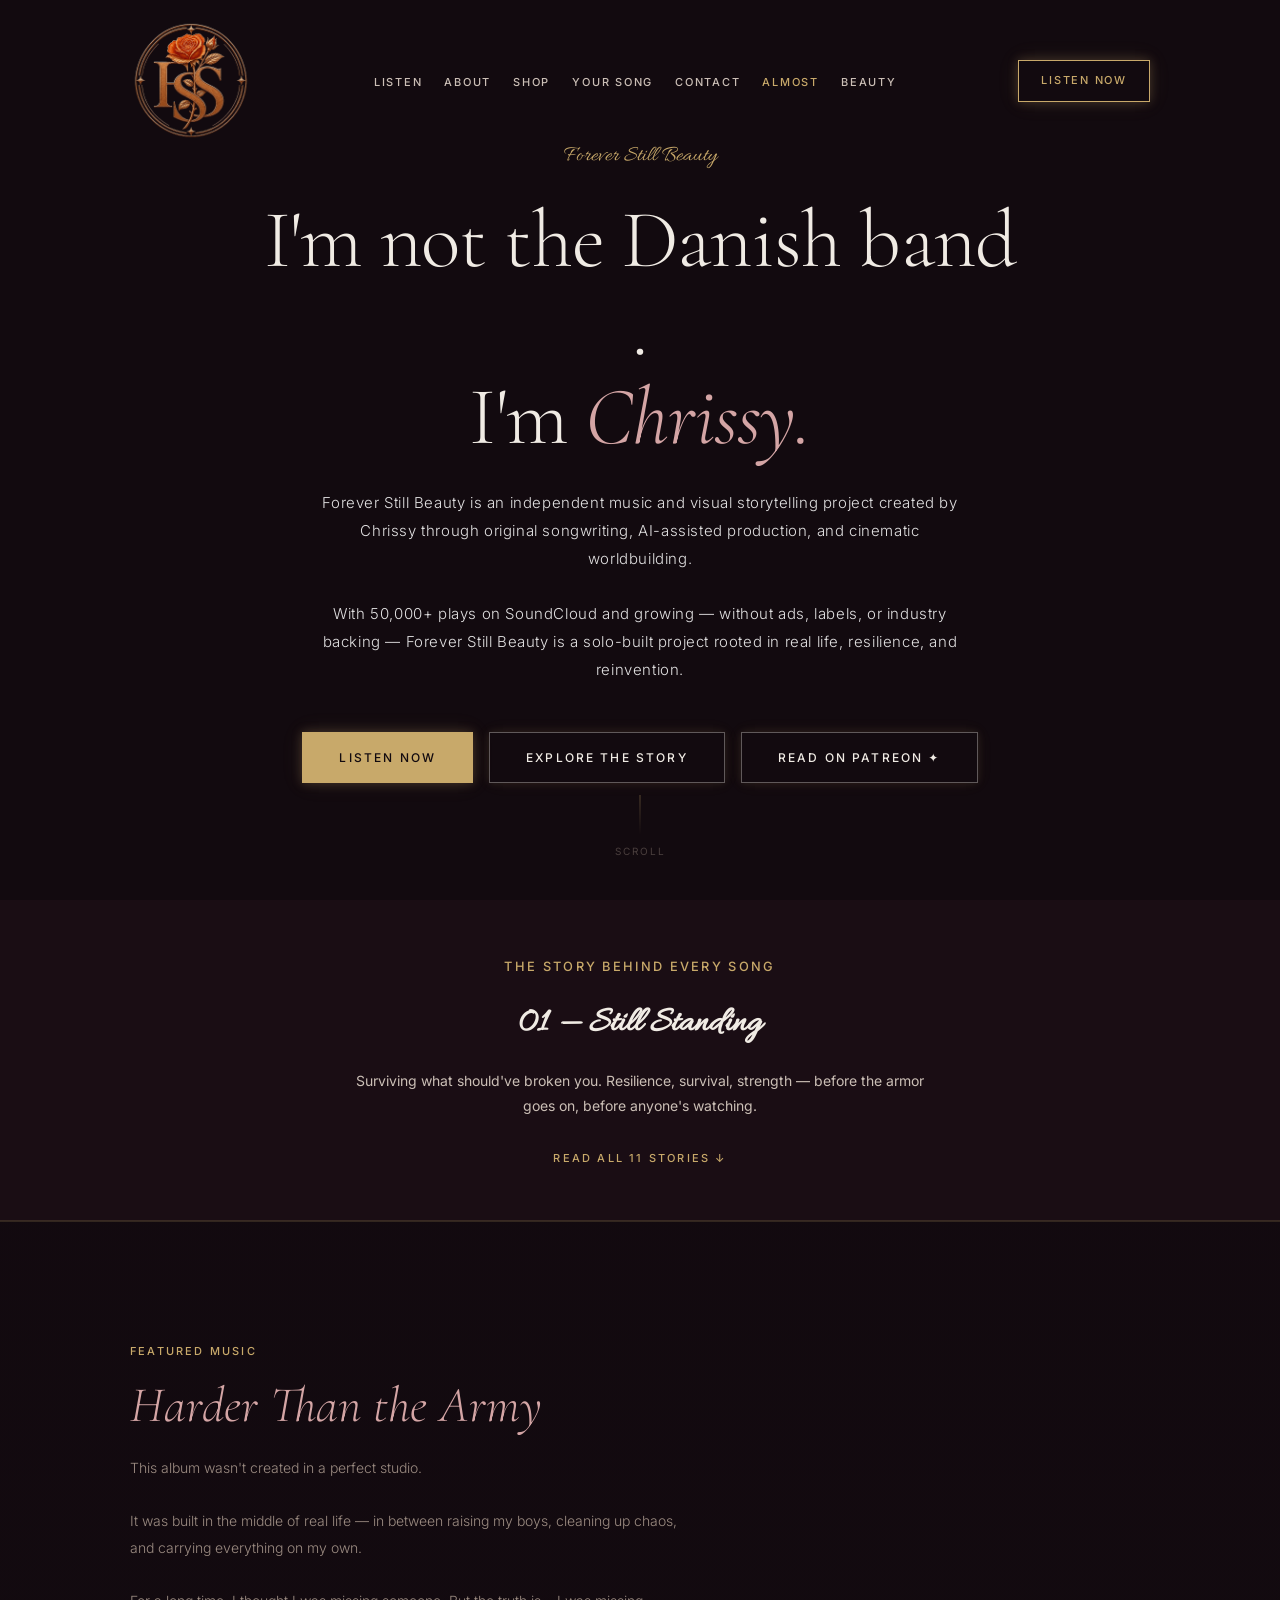
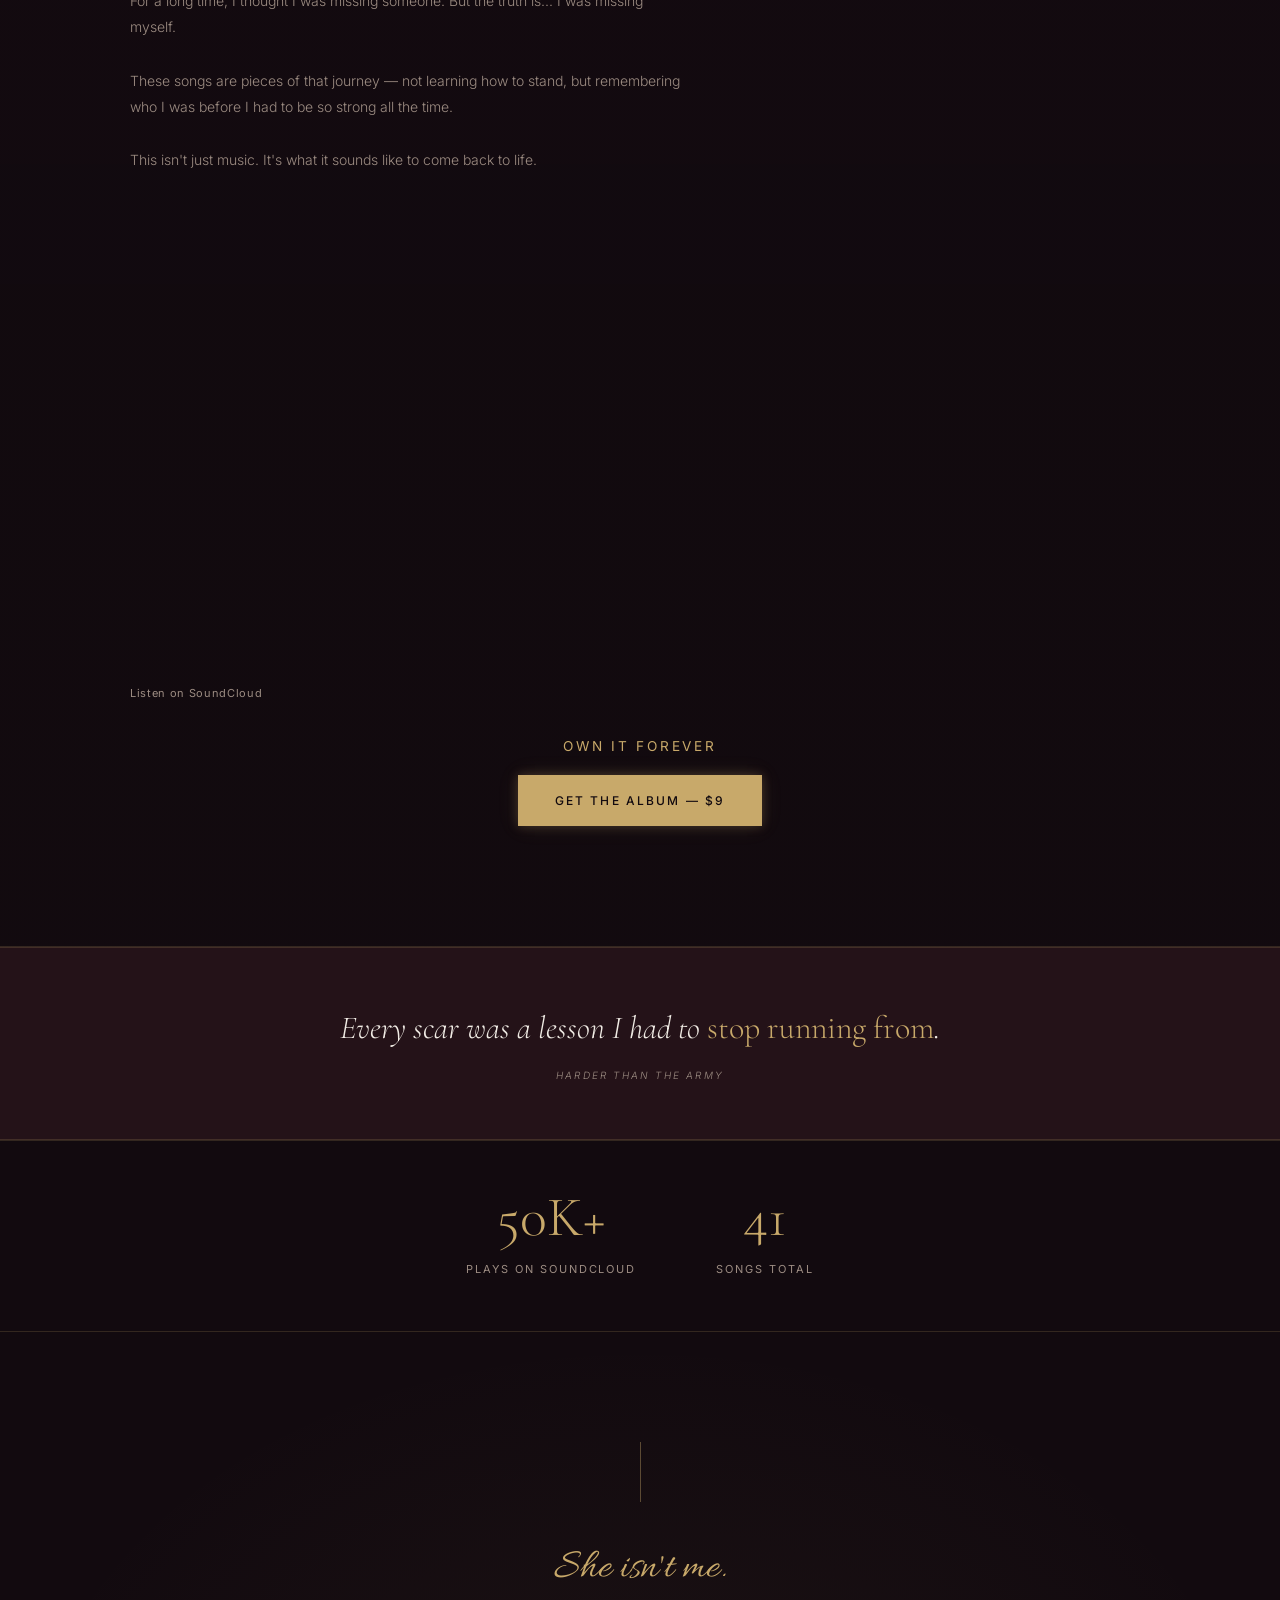
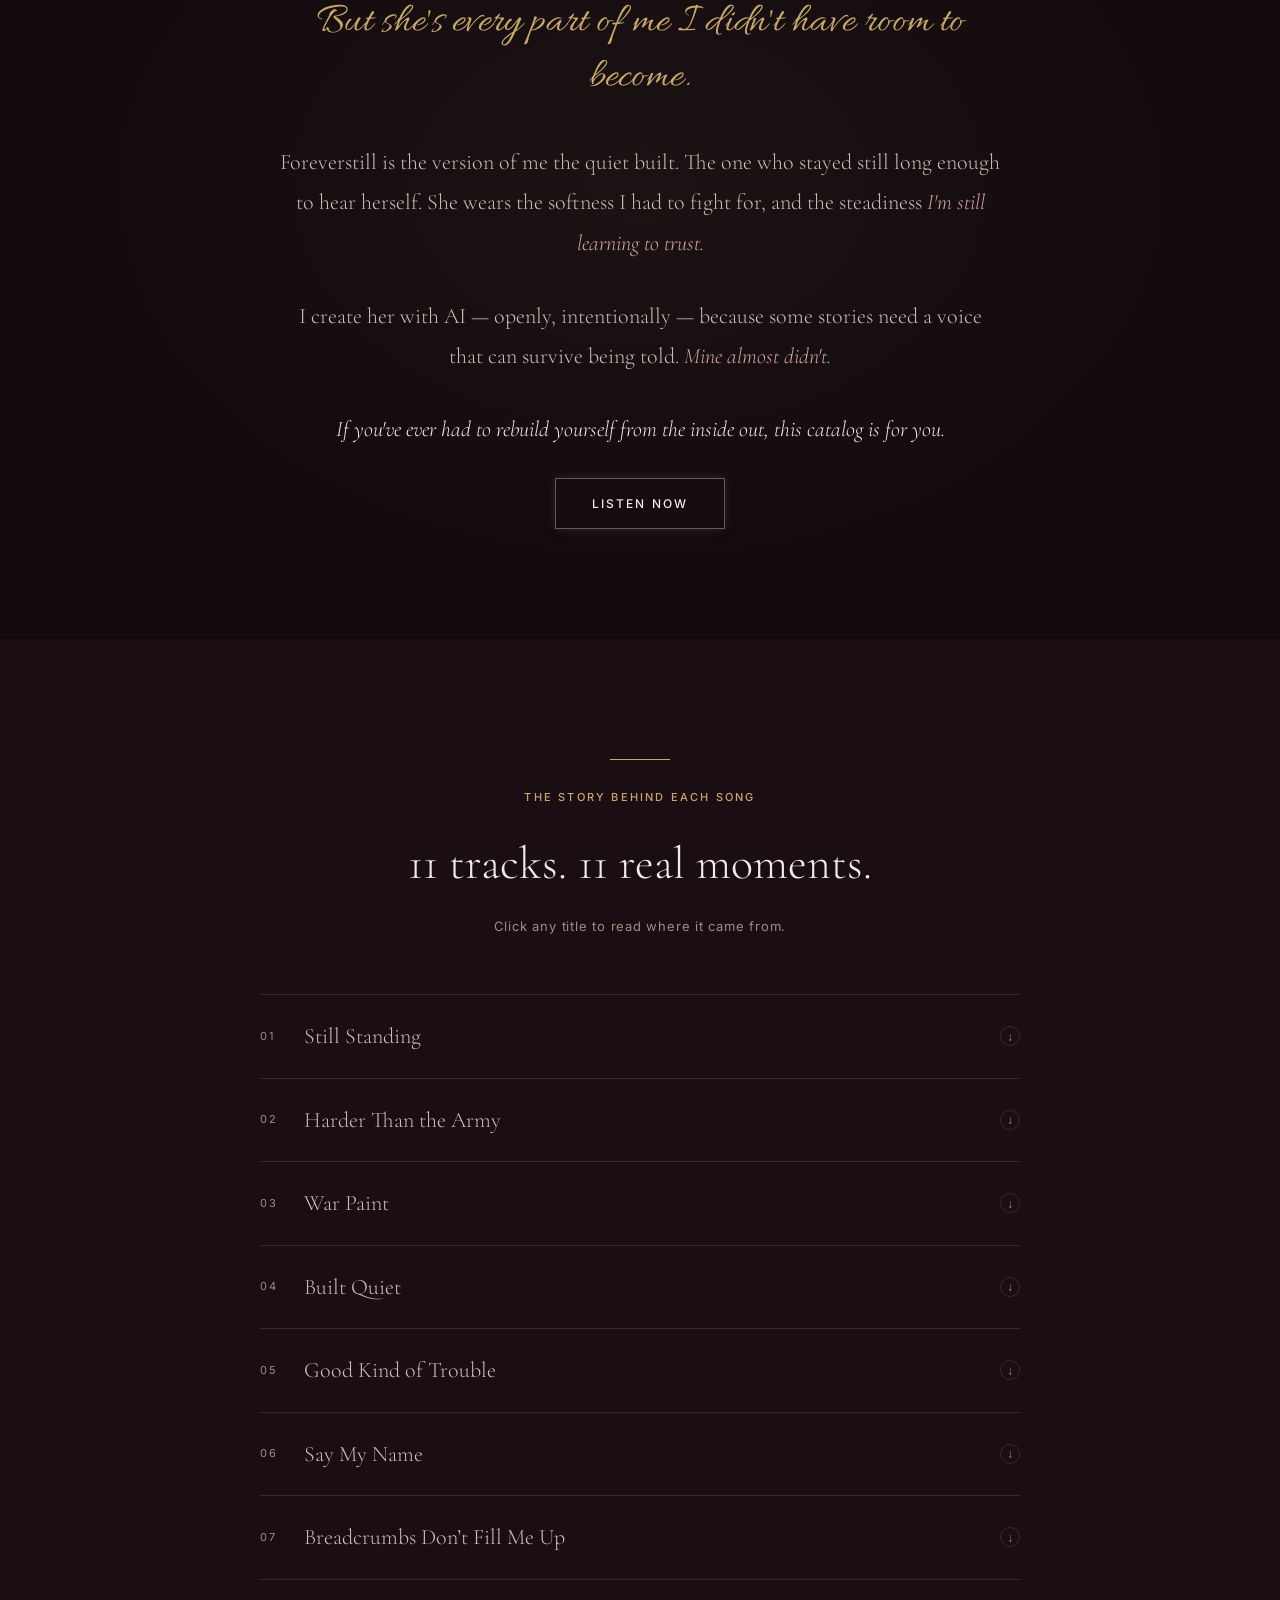
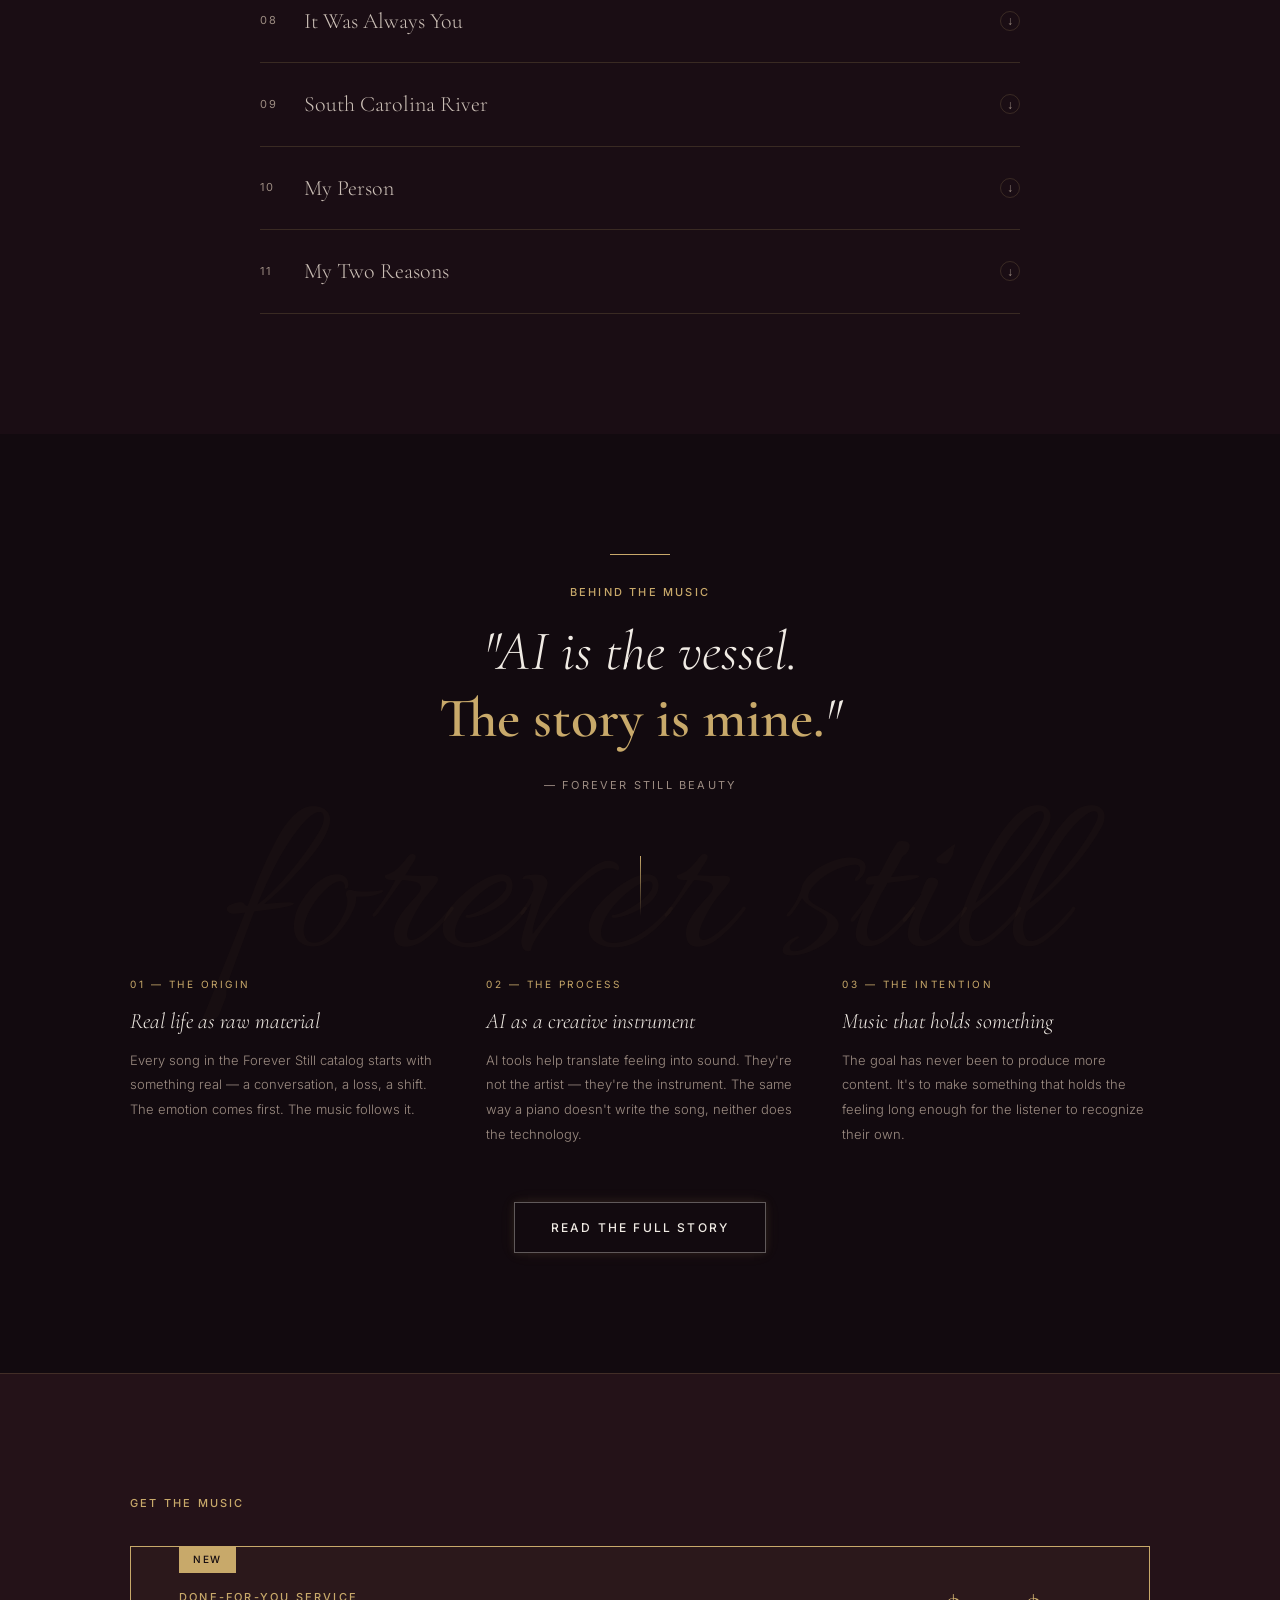
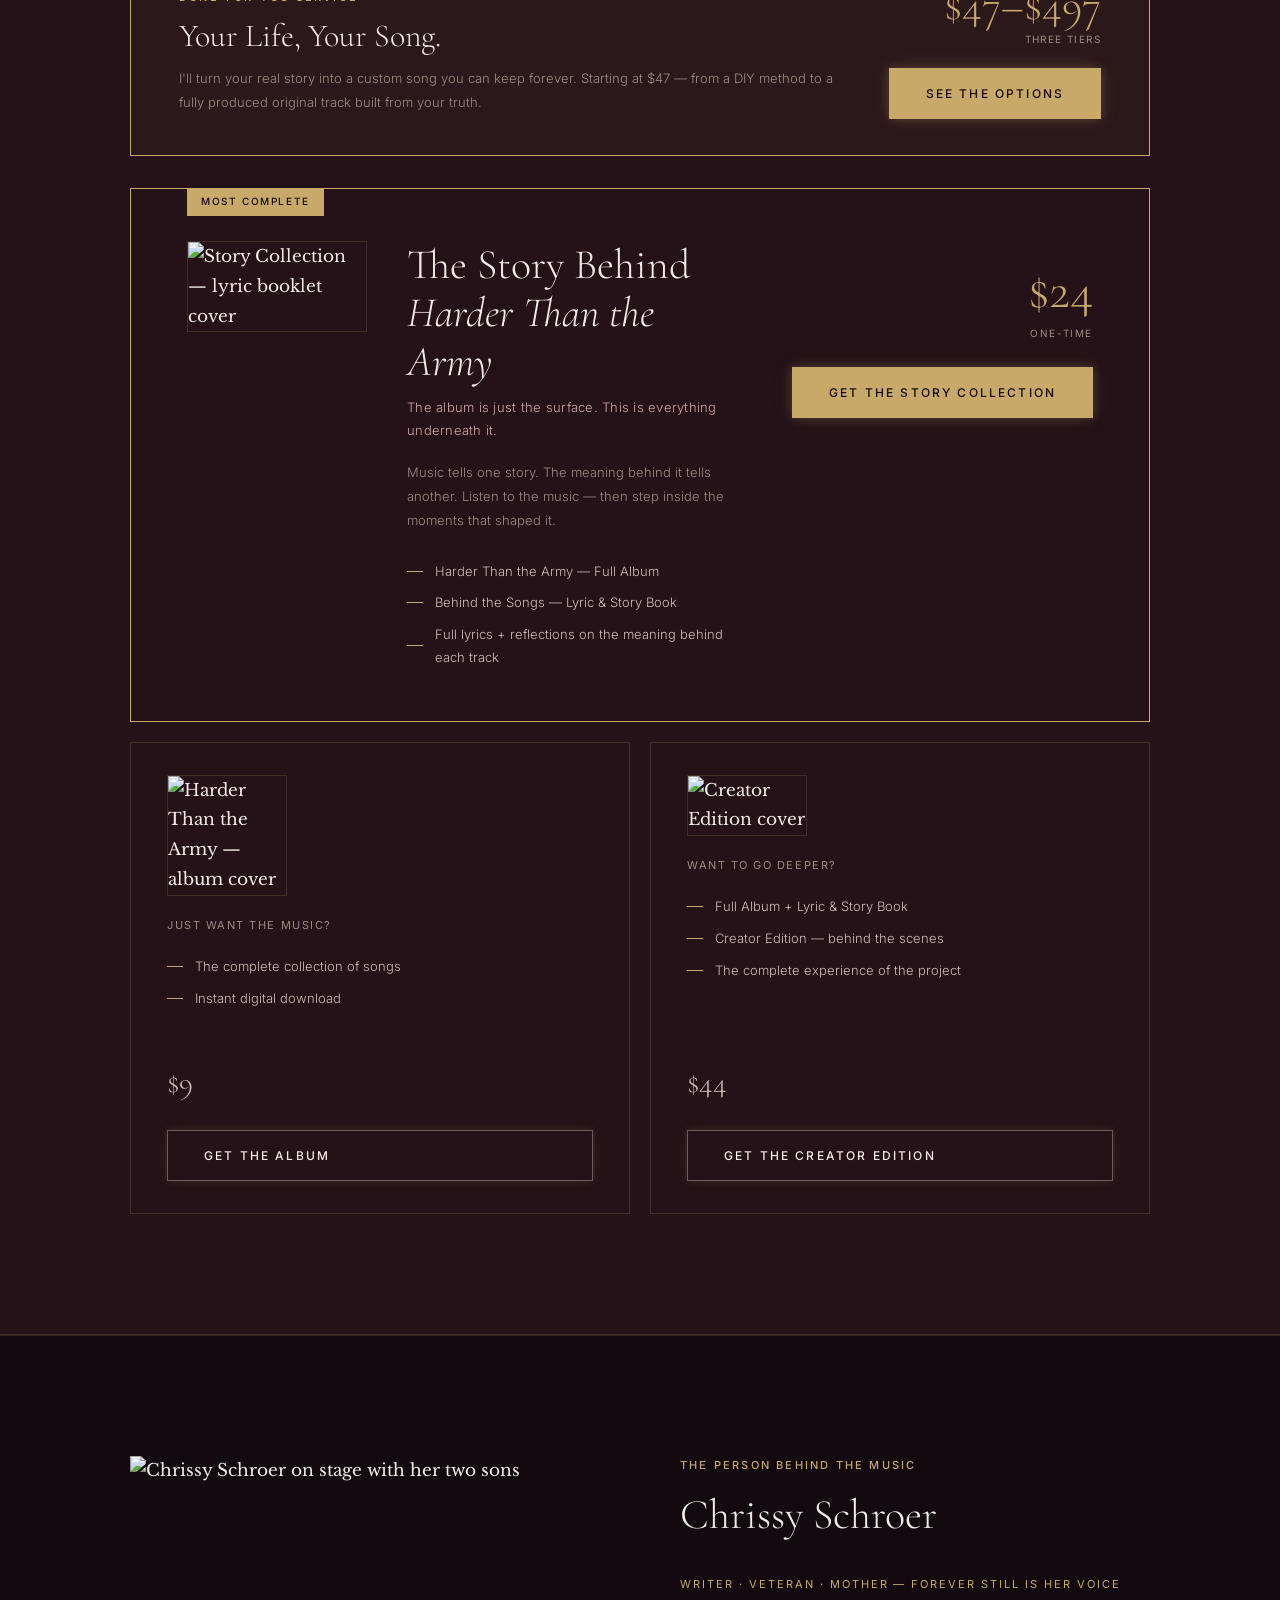
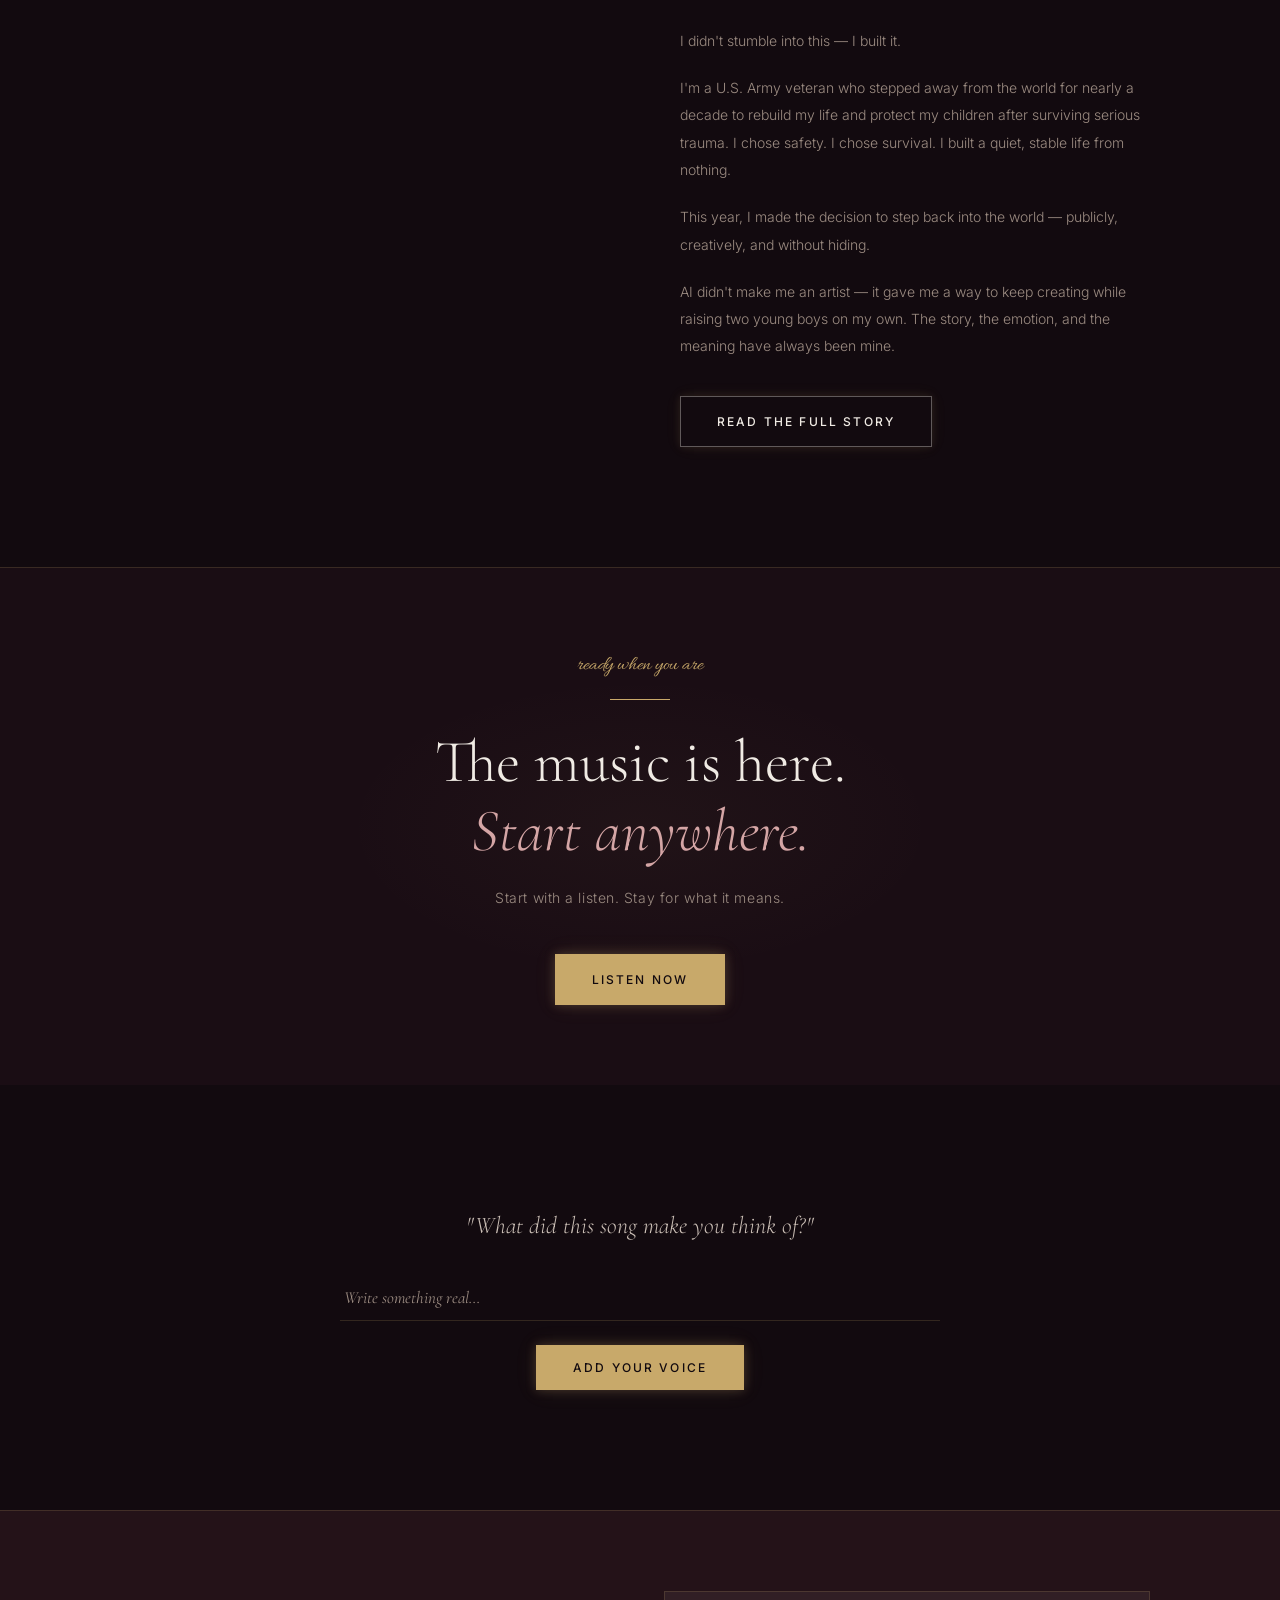
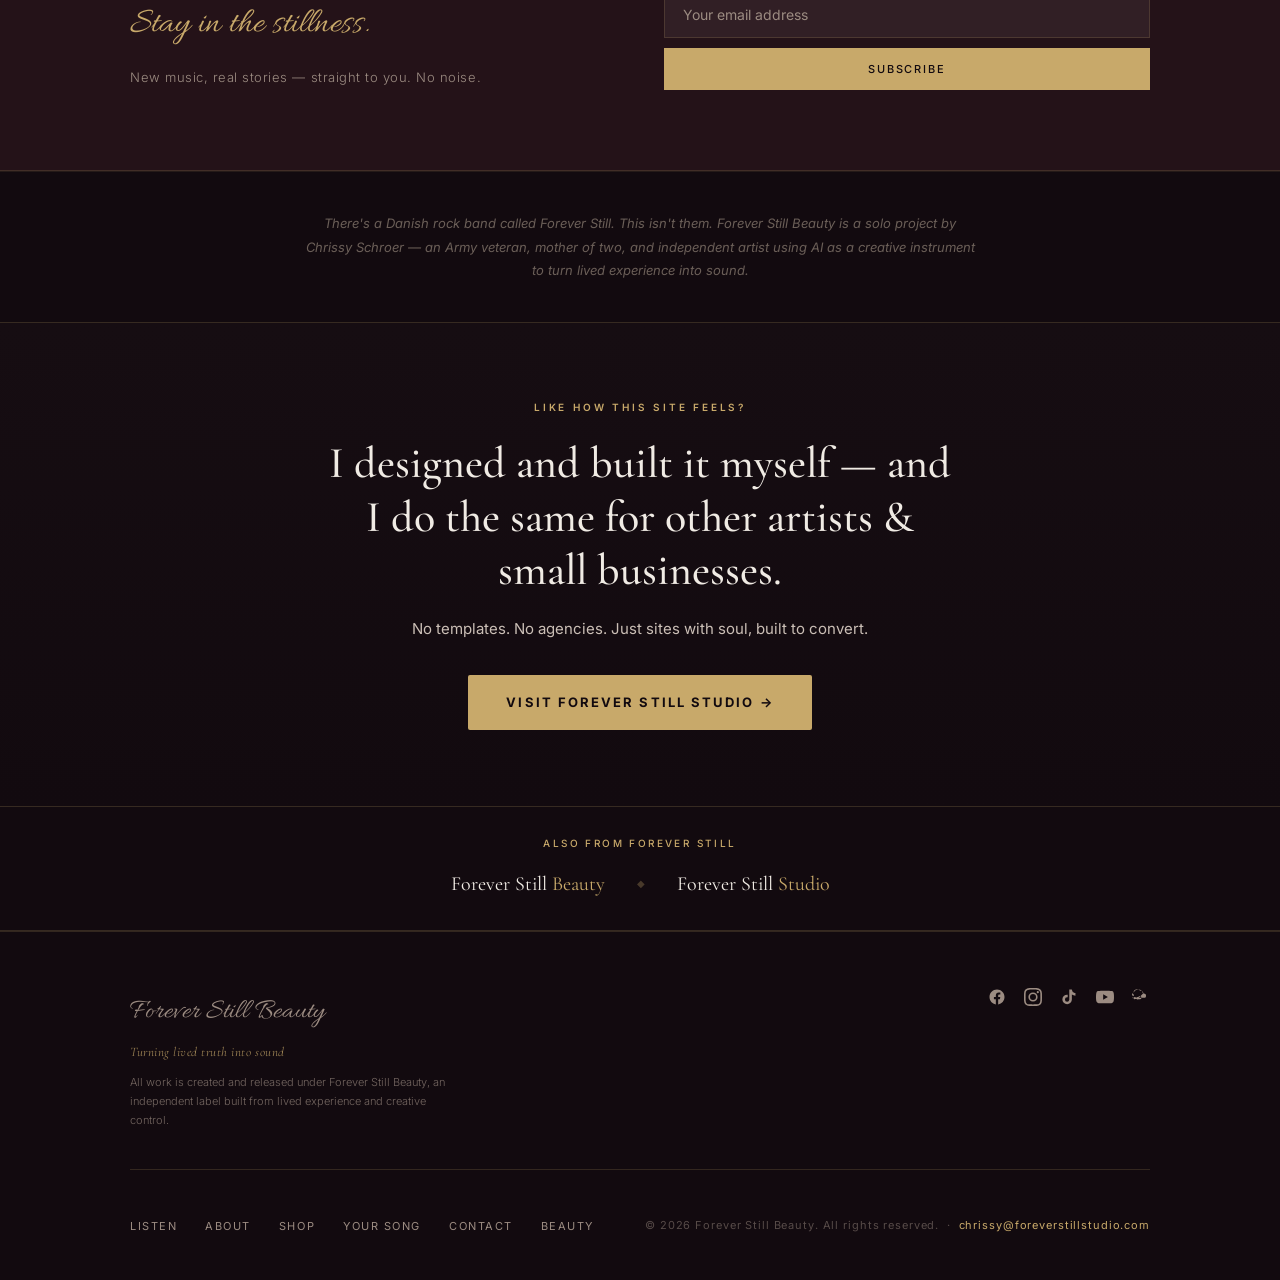
==== commit ebed9f4a: "One logo, everywhere: new artwork at images/logo.png The nav on every page and the schema.org Organi" ====
--- a/index.html
+++ b/index.html
@@ -359,19 +359,7 @@
       mix-blend-mode: screen;
     }
 
-    /* Decorative score lines */
-    .hero__lines {
-      position: absolute;
-      right: 0;
-      top: 0;
-      bottom: 0;
-      width: 45%;
-      pointer-events: none;
-      overflow: hidden;
-      opacity: 0.06;
-    }
-    .hero__lines svg { width: 100%; height: 100%; }
-
+    
     .hero__content {
       position: relative;
       z-index: 2;
@@ -1413,7 +1401,7 @@
   <nav class="nav" id="nav">
     <div class="container">
       <div class="nav__inner">
-        <a href="/" class="nav__logo"><img src="images/1795206718658_clear_1795206718656.png" alt="Forever Still Beauty" style="height:130px;width:auto;display:block;padding:4px 0;"></a>
+        <a href="/" class="nav__logo"><img src="images/logo.png" alt="Forever Still Beauty" style="height:130px;width:auto;display:block;padding:4px 0;"></a>
         <ul class="nav__links">
           <li><a href="#music">Listen</a></li>
           <li><a href="about.html">About</a></li>
